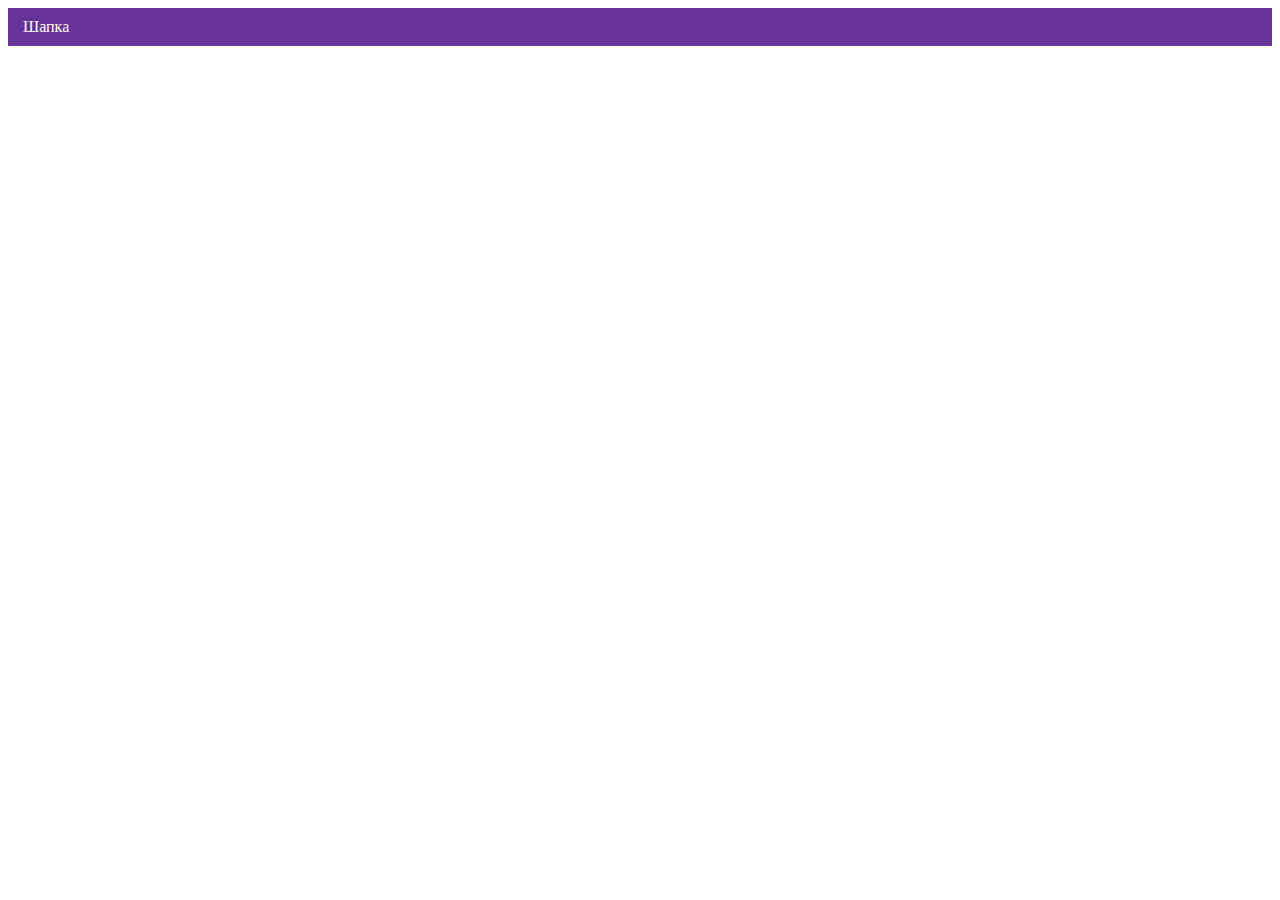
==== index.html @ bf512fc3 "Deploying to gh-pages from @ RubanDenis/2558211-cat-energy-32@87c7702ab3f23d616fef45954f5d32f7e73a19" ====
<!DOCTYPE html><html class="page" lang="ru"><head><meta charset="UTF-8"><title>Название проекта</title><meta name="viewport" content="width=device-width,initial-scale=1"><link rel="stylesheet" href="styles/styles.css"><script src="scripts/index.js" defer="defer"></script></head><body class="page__body"><header class="header">Шапка</header></body></html>
---- styles/styles.css ----
.header{color:#fff;background-color:#639;padding:10px 15px}
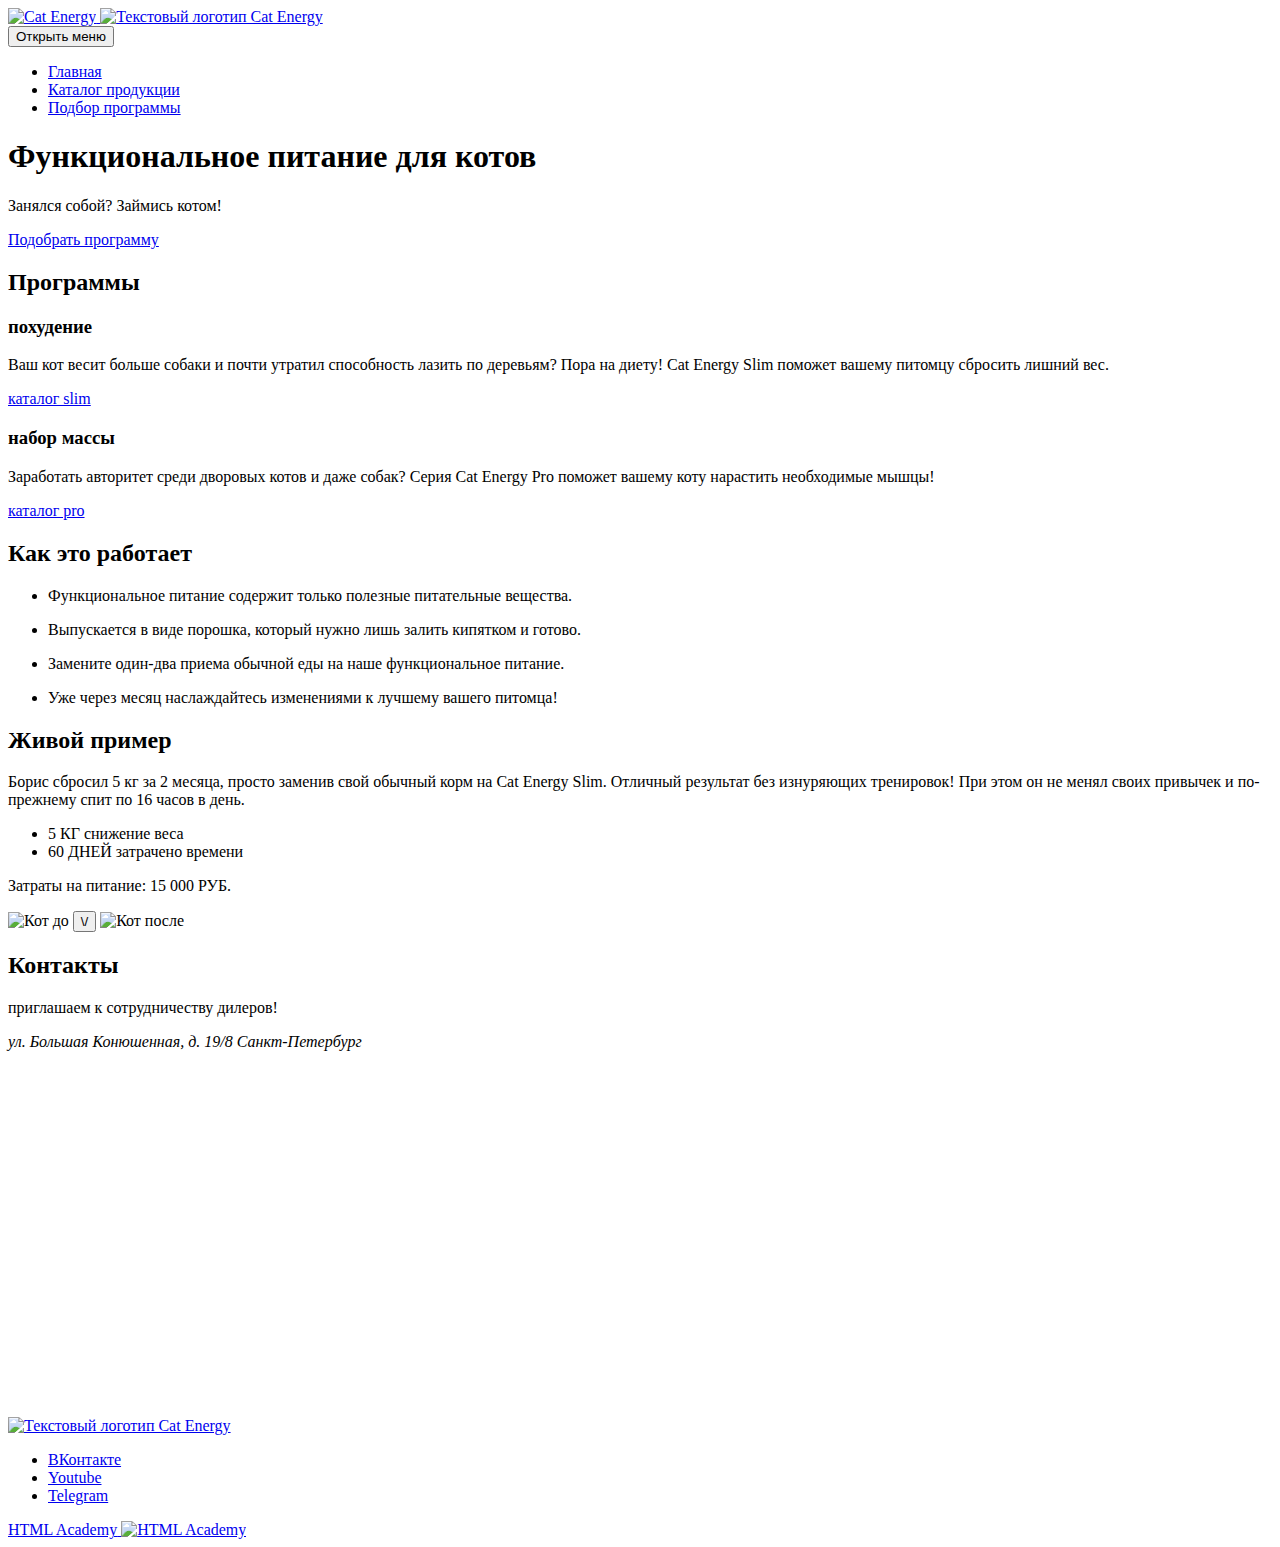
==== commit bc92ebc7: "Deploying to gh-pages from @ RubanDenis/2558211-cat-energy-32@cfd26e3fa00a7eaad3daa4ccb2fbd1ec0c2c05" ====
--- a/index.html
+++ b/index.html
@@ -1 +1 @@
-<!DOCTYPE html><html class="page" lang="ru"><head><meta charset="UTF-8"><title>Название проекта</title><meta name="viewport" content="width=device-width,initial-scale=1"><link rel="stylesheet" href="styles/styles.css"><script src="scripts/index.js" defer="defer"></script></head><body class="page__body"><header class="header">Шапка</header></body></html>+<!DOCTYPE html><html class="page" lang="ru"><head><meta charset="UTF-8"><title>CAT ENERGY</title><meta name="viewport" content="width=device-width,initial-scale=1"><link rel="stylesheet" href="styles/styles.css"><script src="scripts/index.js" defer="defer"></script></head><body class="page__body"><header class="header"><a class="header__logo" href="./index.html"><img class="header__logo-icon" src="#" width="33" height="38" alt="Cat Energy"> <img class="header__logo-text" src="#" width="101" height="18" alt="Текстовый логотип Cat Energy"></a><nav class="navigation"><button class="navigation__toggle" type="button"><span class="visually-hidden">Открыть меню</span></button><ul class="navigation__list site-list"><li class="site-list__item site-list__item--active"><a href="./index.html">Главная</a></li><li class="site-list__item"><a href="./catalog.html">Каталог продукции</a></li><li class="site-list__item"><a href="#">Подбор программы</a></li></ul></nav></header><main class="main-container"><section class="promo"><h1 class="promo__title">Функциональное питание для котов</h1><p class="promo__tagline">Занялся собой? Займись котом!</p><a class="promo__button button" href="#">Подобрать программу</a></section><section class="programs"><h2 class="visually-hidden">Программы</h2><article class="programs__element programs__element--slim program-card"><h3 class="program-card__title">похудение</h3><p class="program-card__description">Ваш кот весит больше собаки и почти утратил способность лазить по деревьям? Пора на диету! Cat Energy Slim поможет вашему питомцу сбросить лишний вес.</p><a class="program-card__link" href="#">каталог slim</a></article><article class="programs__element programs__element--pro program-card"><h3 class="program-card__title">набор массы</h3><p class="program-card__description">Заработать авторитет среди дворовых котов и даже собак? Серия Cat Energy Pro поможет вашему коту нарастить необходимые мышцы!</p><a class="program-card__link" href="#">каталог pro</a></article></section><section class="about"><h2 class="about__title">Как это работает</h2><ul class="about__list"><li class="about__item"><p class="about__description">Функциональное питание содержит только полезные питательные вещества.</p></li><li class="about__item"><p class="about__description">Выпускается в виде порошка, который нужно лишь залить кипятком и готово.</p></li><li class="about__item"><p class="about__description">Замените один-два приема обычной еды на наше функциональное питание.</p></li><li class="about__item"><p class="about__description">Уже через месяц наслаждайтесь изменениями к лучшему вашего питомца!</p></li></ul></section><section class="example"><h2 class="example__title">Живой пример</h2><p class="example__description">Борис сбросил 5 кг за 2 месяца, просто заменив свой обычный корм на Cat Energy Slim. Отличный результат без изнуряющих тренировок! При этом он не менял своих привычек и по-прежнему спит по 16 часов в день.</p><ul class="example__list"><li class="example__item"><span class="example__value">5 КГ</span> <span class="example__description">снижение веса</span></li><li class="example__item"><span class="example__value">60 ДНЕЙ</span> <span class="example__description">затрачено времени</span></li></ul><p class="example__total">Затраты на питание: 15 000 РУБ.</p><div class="example__slider"><img class="example__before" src="#" width="280" height="256" alt="Кот до"> <button class="example__slider-button" type="button">\/</button> <img class="example__after" src="#" width="280" height="256" alt="Кот после"></div></section><section class="contacts"><h2 class="visually-hidden">Контакты</h2><div class="contacts__container"><p class="contacts__message">приглашаем к сотрудничеству дилеров!</p><address class="contacts__adress"><span>ул. Большая Конюшенная, д. 19/8</span> <span>Санкт-Петербург</span></address></div><iframe src="https://www.google.com/maps/embed?pb=!1m18!1m12!1m3!1d1998.6036257198223!2d30.320472477458367!3d59.93871916209349!2m3!1f0!2f0!3f0!3m2!1i1024!2i768!4f13.1!3m3!1m2!1s0x4696310fca145cc1%3A0x42b32648d8238007!2z0JHQvtC70YzRiNCw0Y8g0JrQvtC90Y7RiNC10L3QvdCw0Y8g0YPQuy4sIDE5LzgsINCh0LDQvdC60YIt0J_QtdGC0LXRgNCx0YPRgNCzLCAxOTExODY!5e0!3m2!1sru!2sru!4v1722879318812!5m2!1sru!2sru" width="320" height="362" style="border:0;" allowfullscreen="" loading="lazy" referrerpolicy="no-referrer-when-downgrade"></iframe></section></main><footer class="footer"><a class="footer__logo" href="./index.html"><img class="footer__logo-text" src="#" width="128" height="24" alt="Текстовый логотип Cat Energy"></a><ul class="social-list"><li class="social-list__item"><a class="social-list__link social-list__link--vk" href="#"><span class="visually-hidden">ВКонтакте</span></a></li><li class="social-list__item"><a class="social-list__link social-list__link--youtube" href="#"><span class="visually-hidden">Youtube</span></a></li><li class="social-list__item"><a class="social-list__link social-list__link--tg" href="#"><span class="visually-hidden">Telegram</span></a></li></ul><a class="copyright" href="https://htmlacademy.ru/intensive/adaptive"><span class="copyright__text">HTML Academy</span> <img class="copyright__logo" src="#" width="27" height="34" alt="HTML Academy"></a></footer></body></html>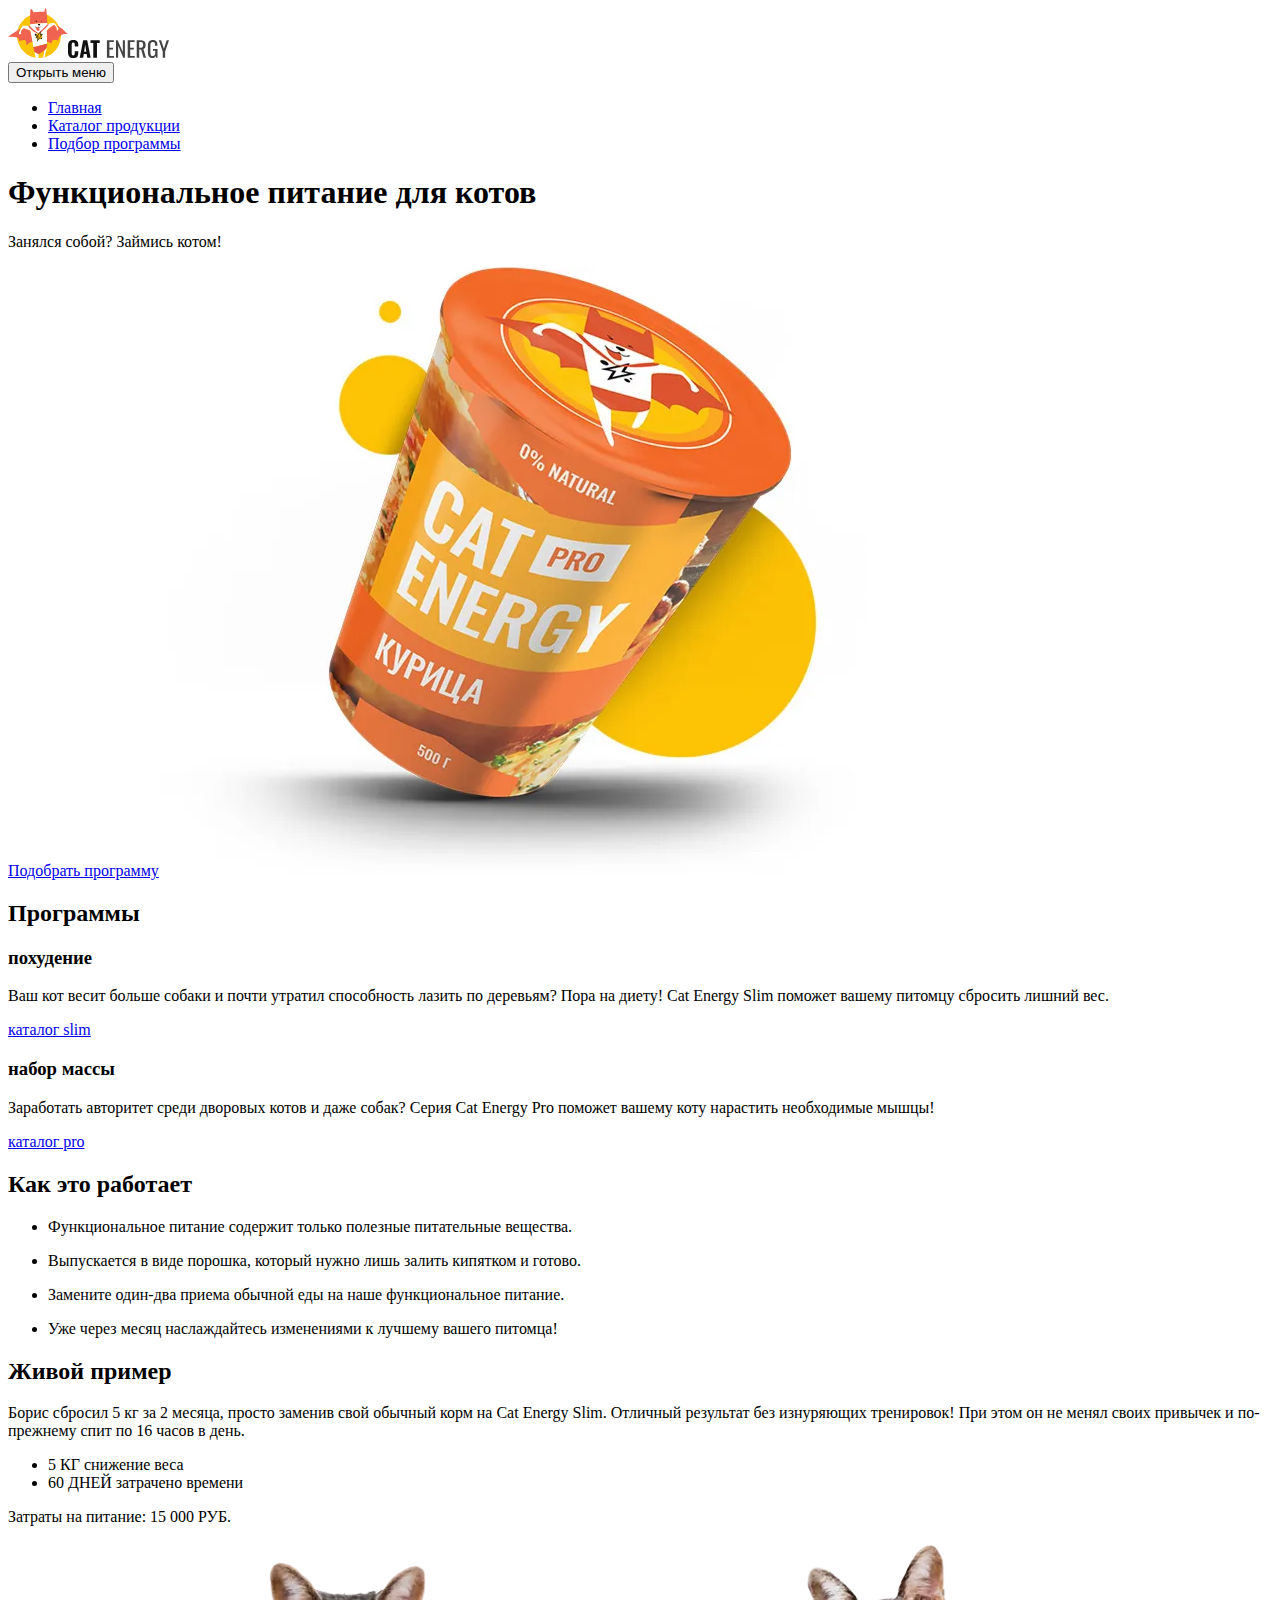
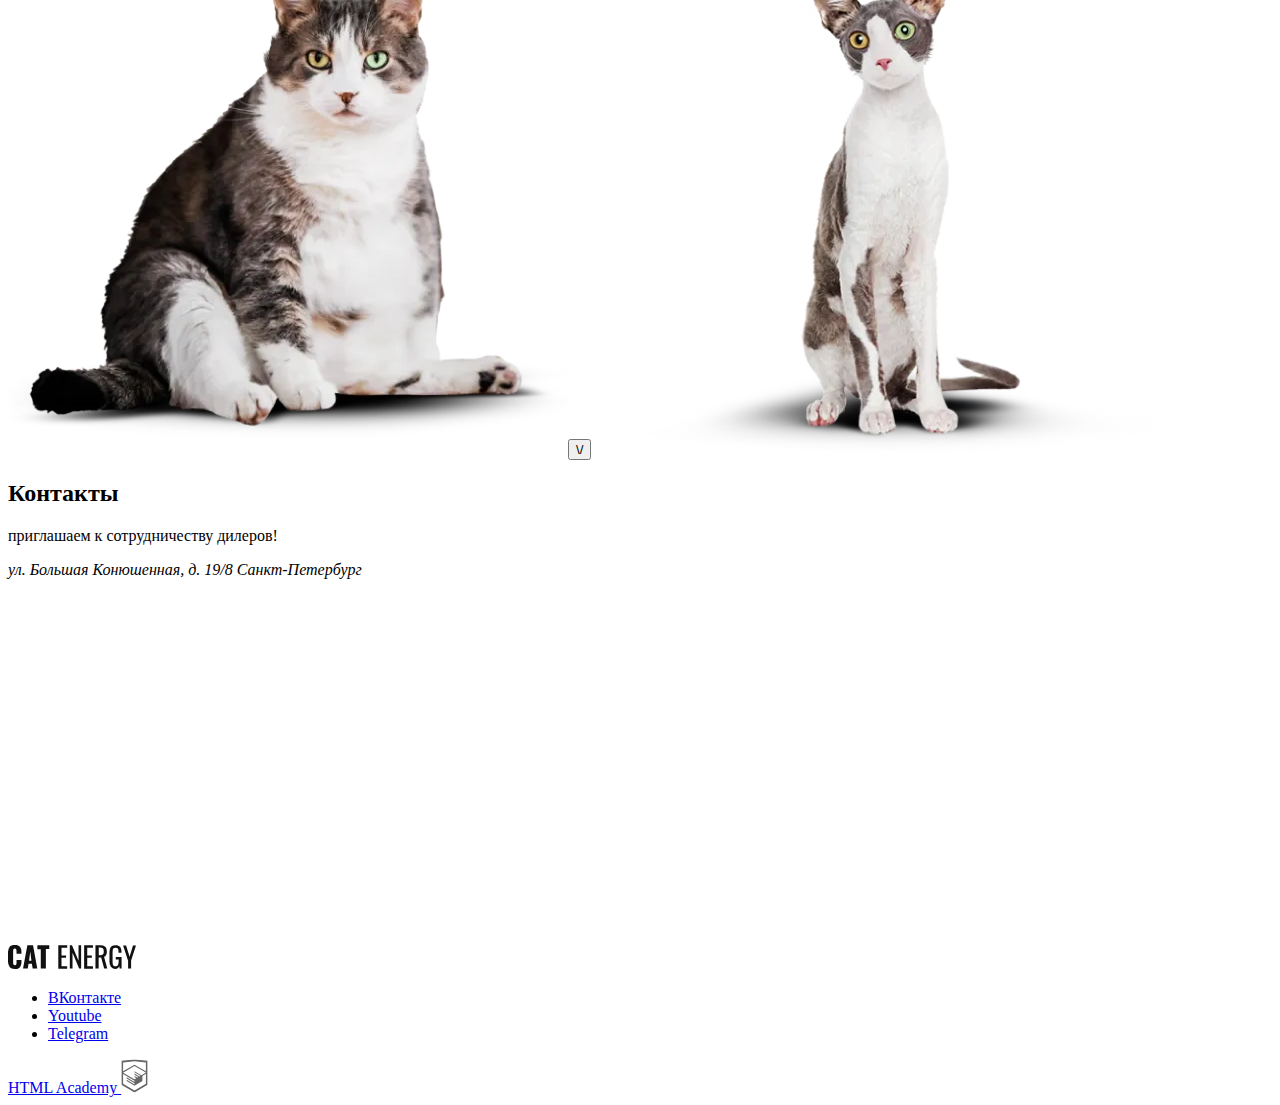
==== commit e00a12ac: "Deploying to gh-pages from @ RubanDenis/2558211-cat-energy-32@e2814dab3c01a4affb68c83b01a470a26220e5" ====
--- a/index.html
+++ b/index.html
@@ -1 +1 @@
-<!DOCTYPE html><html class="page" lang="ru"><head><meta charset="UTF-8"><title>CAT ENERGY</title><meta name="viewport" content="width=device-width,initial-scale=1"><link rel="stylesheet" href="styles/styles.css"><script src="scripts/index.js" defer="defer"></script></head><body class="page__body"><header class="header"><a class="header__logo" href="./index.html"><img class="header__logo-icon" src="#" width="33" height="38" alt="Cat Energy"> <img class="header__logo-text" src="#" width="101" height="18" alt="Текстовый логотип Cat Energy"></a><nav class="navigation"><button class="navigation__toggle" type="button"><span class="visually-hidden">Открыть меню</span></button><ul class="navigation__list site-list"><li class="site-list__item site-list__item--active"><a href="./index.html">Главная</a></li><li class="site-list__item"><a href="./catalog.html">Каталог продукции</a></li><li class="site-list__item"><a href="#">Подбор программы</a></li></ul></nav></header><main class="main-container"><section class="promo"><h1 class="promo__title">Функциональное питание для котов</h1><p class="promo__tagline">Занялся собой? Займись котом!</p><a class="promo__button button" href="#">Подобрать программу</a></section><section class="programs"><h2 class="visually-hidden">Программы</h2><article class="programs__element programs__element--slim program-card"><h3 class="program-card__title">похудение</h3><p class="program-card__description">Ваш кот весит больше собаки и почти утратил способность лазить по деревьям? Пора на диету! Cat Energy Slim поможет вашему питомцу сбросить лишний вес.</p><a class="program-card__link" href="#">каталог slim</a></article><article class="programs__element programs__element--pro program-card"><h3 class="program-card__title">набор массы</h3><p class="program-card__description">Заработать авторитет среди дворовых котов и даже собак? Серия Cat Energy Pro поможет вашему коту нарастить необходимые мышцы!</p><a class="program-card__link" href="#">каталог pro</a></article></section><section class="about"><h2 class="about__title">Как это работает</h2><ul class="about__list"><li class="about__item"><p class="about__description">Функциональное питание содержит только полезные питательные вещества.</p></li><li class="about__item"><p class="about__description">Выпускается в виде порошка, который нужно лишь залить кипятком и готово.</p></li><li class="about__item"><p class="about__description">Замените один-два приема обычной еды на наше функциональное питание.</p></li><li class="about__item"><p class="about__description">Уже через месяц наслаждайтесь изменениями к лучшему вашего питомца!</p></li></ul></section><section class="example"><h2 class="example__title">Живой пример</h2><p class="example__description">Борис сбросил 5 кг за 2 месяца, просто заменив свой обычный корм на Cat Energy Slim. Отличный результат без изнуряющих тренировок! При этом он не менял своих привычек и по-прежнему спит по 16 часов в день.</p><ul class="example__list"><li class="example__item"><span class="example__value">5 КГ</span> <span class="example__description">снижение веса</span></li><li class="example__item"><span class="example__value">60 ДНЕЙ</span> <span class="example__description">затрачено времени</span></li></ul><p class="example__total">Затраты на питание: 15 000 РУБ.</p><div class="example__slider"><img class="example__before" src="#" width="280" height="256" alt="Кот до"> <button class="example__slider-button" type="button">\/</button> <img class="example__after" src="#" width="280" height="256" alt="Кот после"></div></section><section class="contacts"><h2 class="visually-hidden">Контакты</h2><div class="contacts__container"><p class="contacts__message">приглашаем к сотрудничеству дилеров!</p><address class="contacts__adress"><span>ул. Большая Конюшенная, д. 19/8</span> <span>Санкт-Петербург</span></address></div><iframe src="https://www.google.com/maps/embed?pb=!1m18!1m12!1m3!1d1998.6036257198223!2d30.320472477458367!3d59.93871916209349!2m3!1f0!2f0!3f0!3m2!1i1024!2i768!4f13.1!3m3!1m2!1s0x4696310fca145cc1%3A0x42b32648d8238007!2z0JHQvtC70YzRiNCw0Y8g0JrQvtC90Y7RiNC10L3QvdCw0Y8g0YPQuy4sIDE5LzgsINCh0LDQvdC60YIt0J_QtdGC0LXRgNCx0YPRgNCzLCAxOTExODY!5e0!3m2!1sru!2sru!4v1722879318812!5m2!1sru!2sru" width="320" height="362" style="border:0;" allowfullscreen="" loading="lazy" referrerpolicy="no-referrer-when-downgrade"></iframe></section></main><footer class="footer"><a class="footer__logo" href="./index.html"><img class="footer__logo-text" src="#" width="128" height="24" alt="Текстовый логотип Cat Energy"></a><ul class="social-list"><li class="social-list__item"><a class="social-list__link social-list__link--vk" href="#"><span class="visually-hidden">ВКонтакте</span></a></li><li class="social-list__item"><a class="social-list__link social-list__link--youtube" href="#"><span class="visually-hidden">Youtube</span></a></li><li class="social-list__item"><a class="social-list__link social-list__link--tg" href="#"><span class="visually-hidden">Telegram</span></a></li></ul><a class="copyright" href="https://htmlacademy.ru/intensive/adaptive"><span class="copyright__text">HTML Academy</span> <img class="copyright__logo" src="#" width="27" height="34" alt="HTML Academy"></a></footer></body></html>+<!DOCTYPE html><html class="page" lang="ru"><head><meta charset="UTF-8"><title>CAT ENERGY</title><meta name="viewport" content="width=device-width,initial-scale=1"><link rel="icon" href="favicon.ico"><link rel="icon" href="favicons/favicon.svg" type="image/svg+xml"><link rel="apple-touch-icon" href="favicons/apple-180x180.png"><link rel="manifest" href="manifest.webmanifest"><link rel="stylesheet" href="styles/styles.css"><script src="scripts/index.js" defer="defer"></script></head><body class="page__body"><header class="header"><a class="header__logo" href="./index.html"><picture><source type="image/svg+xml" media="(min-width: 1440px)" srcset="./images/logo-desktop.svg" width="70" height="59"><source type="image/svg+xml" media="(min-width: 768px)" srcset="./images/logo-tablet.svg" width="60" height="50"><img class="header__logo-icon" src="./images/logo-mobile.svg" width="33" height="38" alt="Cat Energy"></picture><picture><source type="image/svg+xml" media="(min-width: 1440px)" srcset="./images/text-logo-desktop.svg" width="118" height="21"><source type="image/svg+xml" media="(min-width: 768px)" srcset="./images/text-logo-tablet.svg" width="101" height="18"><img class="header__logo-text" src="./images/text-logo-mobile.svg" width="101" height="18" alt="Текстовый логотип Cat Energy"></picture></a><nav class="navigation"><button class="navigation__toggle" type="button"><span class="visually-hidden">Открыть меню</span></button><ul class="navigation__list site-list"><li class="site-list__item site-list__item--active"><a href="./index.html">Главная</a></li><li class="site-list__item"><a href="./catalog.html">Каталог продукции</a></li><li class="site-list__item"><a href="#">Подбор программы</a></li></ul></nav></header><main class="main-container"><section class="promo"><h1 class="promo__title">Функциональное питание для котов</h1><p class="promo__tagline">Занялся собой? Займись котом!</p><a class="promo__button button" href="#">Подобрать программу</a><picture><source media="(min-width: 1440px)" srcset="./images/promo-desktop@1x.webp, ./images/promo-desktop@2x.webp 2x" width="552" height="499" type="image/webp"><source media="(min-width: 768px)" srcset="./images/promo-tablet@1x.webp, ./images/promo-tablet@2x.webp 2x" width="709" height="609" type="image/webp"><source media="(min-width: 320px)" srcset="./images/promo-mobile@1x.webp, ./images/promo-mobile@2x.webp 2x" width="280" height="270" type="image/webp"><source media="(min-width: 1440px)" srcset="./images/promo-desktop@1x.png, ./images/promo-desktop@2x.png 2x" width="552" height="499" type="image/png"><source media="(min-width: 768px)" srcset="./images/promo-tablet@1x.png, ./images/promo-tablet@2x.png 2x" width="709" height="609" type="image/png"><img class="promo__image" src="./images/promo-mobile@1x.png" srcset="./images/promo-mobile@2x.png 2x" width="280" height="270" alt="Промо изображение кошачьего питания"></picture></section><section class="programs"><h2 class="visually-hidden">Программы</h2><article class="programs__element programs__element--slim program-card"><h3 class="program-card__title">похудение</h3><p class="program-card__description">Ваш кот весит больше собаки и почти утратил способность лазить по деревьям? Пора на диету! Cat Energy Slim поможет вашему питомцу сбросить лишний вес.</p><a class="program-card__link" href="#">каталог slim</a></article><article class="programs__element programs__element--pro program-card"><h3 class="program-card__title">набор массы</h3><p class="program-card__description">Заработать авторитет среди дворовых котов и даже собак? Серия Cat Energy Pro поможет вашему коту нарастить необходимые мышцы!</p><a class="program-card__link" href="#">каталог pro</a></article></section><section class="about"><h2 class="about__title">Как это работает</h2><ul class="about__list"><li class="about__item"><p class="about__description">Функциональное питание содержит только полезные питательные вещества.</p></li><li class="about__item"><p class="about__description">Выпускается в виде порошка, который нужно лишь залить кипятком и готово.</p></li><li class="about__item"><p class="about__description">Замените один-два приема обычной еды на наше функциональное питание.</p></li><li class="about__item"><p class="about__description">Уже через месяц наслаждайтесь изменениями к лучшему вашего питомца!</p></li></ul></section><section class="example"><h2 class="example__title">Живой пример</h2><p class="example__description">Борис сбросил 5 кг за 2 месяца, просто заменив свой обычный корм на Cat Energy Slim. Отличный результат без изнуряющих тренировок! При этом он не менял своих привычек и по-прежнему спит по 16 часов в день.</p><ul class="example__list"><li class="example__item"><span class="example__value">5 КГ</span> <span class="example__description">снижение веса</span></li><li class="example__item"><span class="example__value">60 ДНЕЙ</span> <span class="example__description">затрачено времени</span></li></ul><p class="example__total">Затраты на питание: 15 000 РУБ.</p><div class="example__slider"><picture><source media="(min-width: 768px)" srcset="./images/before-tablet@1x.webp, ./images/before-tablet@2x.webp 2x" width="560" height="512" type="image/webp"><source media="(min-width: 320px)" srcset="./images/before-mobile@1x.webp, ./images/before-mobile@2x.webp 2x" width="280" height="256" type="image/webp"><source media="(min-width: 768px)" srcset="./images/before-tablet@1x.png, ./images/before-tablet@2x.png 2x" width="560" height="512" type="image/png"><img class="example__before" src="./images/before-mobile@1x.png" srcset="./images/before-mobile@2x.png 2x" width="280" height="256" alt="Кот до"></picture><button class="example__slider-button" type="button">\/</button><picture><source media="(min-width: 768px)" srcset="./images/after-tablet@1x.webp, ./images/after-tablet@2x.webp 2x" width="560" height="512" type="image/webp"><source media="(min-width: 320px)" srcset="./images/after-mobile@1x.webp, ./images/after-mobile@2x.webp 2x" width="280" height="256" type="image/webp"><source media="(min-width: 768px)" srcset="./images/after-tablet@1x.png, ./images/after-tablet@2x.png 2x" width="560" height="512" type="image/png"><img class="example__after" src="./images/after-mobile@1x.png" srcset="./images/after-mobile@2x.png 2x" width="280" height="256" alt="Кот после"></picture></div></section><section class="contacts"><h2 class="visually-hidden">Контакты</h2><div class="contacts__container"><p class="contacts__message">приглашаем к сотрудничеству дилеров!</p><address class="contacts__adress"><span>ул. Большая Конюшенная, д. 19/8</span> <span>Санкт-Петербург</span></address></div><iframe src="https://www.google.com/maps/embed?pb=!1m18!1m12!1m3!1d1998.6036257198223!2d30.320472477458367!3d59.93871916209349!2m3!1f0!2f0!3f0!3m2!1i1024!2i768!4f13.1!3m3!1m2!1s0x4696310fca145cc1%3A0x42b32648d8238007!2z0JHQvtC70YzRiNCw0Y8g0JrQvtC90Y7RiNC10L3QvdCw0Y8g0YPQuy4sIDE5LzgsINCh0LDQvdC60YIt0J_QtdGC0LXRgNCx0YPRgNCzLCAxOTExODY!5e0!3m2!1sru!2sru!4v1722879318812!5m2!1sru!2sru" width="320" height="362" style="border:0;" allowfullscreen="" loading="lazy" referrerpolicy="no-referrer-when-downgrade"></iframe></section></main><footer class="footer"><a class="footer__logo" href="./index.html"><img class="footer__logo-text" src="./images/footer-logo.svg" width="128" height="24" alt="Текстовый логотип Cat Energy"></a><ul class="social-list"><li class="social-list__item"><a class="social-list__link social-list__link--vk" href="#"><span class="visually-hidden">ВКонтакте</span></a></li><li class="social-list__item"><a class="social-list__link social-list__link--youtube" href="#"><span class="visually-hidden">Youtube</span></a></li><li class="social-list__item"><a class="social-list__link social-list__link--tg" href="#"><span class="visually-hidden">Telegram</span></a></li></ul><a class="copyright" href="https://htmlacademy.ru/intensive/adaptive"><span class="copyright__text">HTML Academy</span> <img class="copyright__logo" src="./images/academy-logo.svg" width="27" height="34" alt="Логотип HTML Academy"></a></footer></body></html>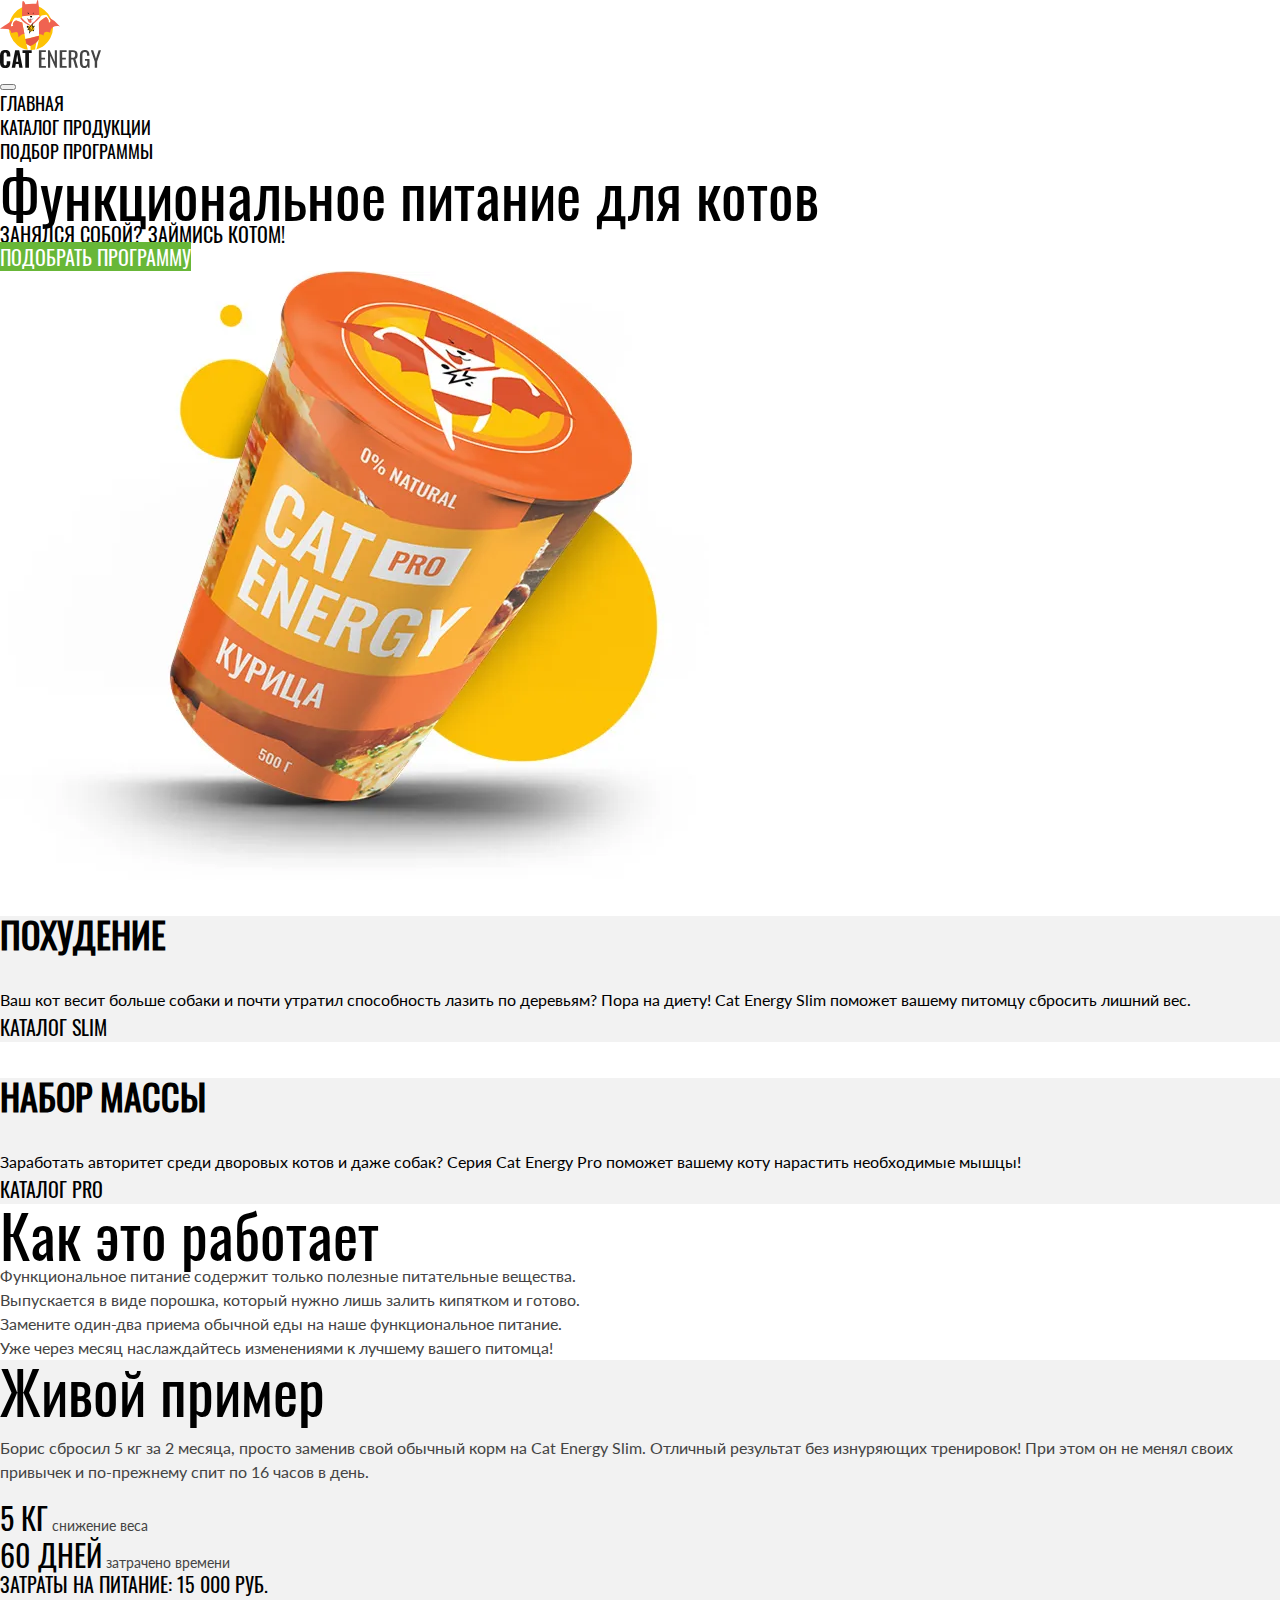
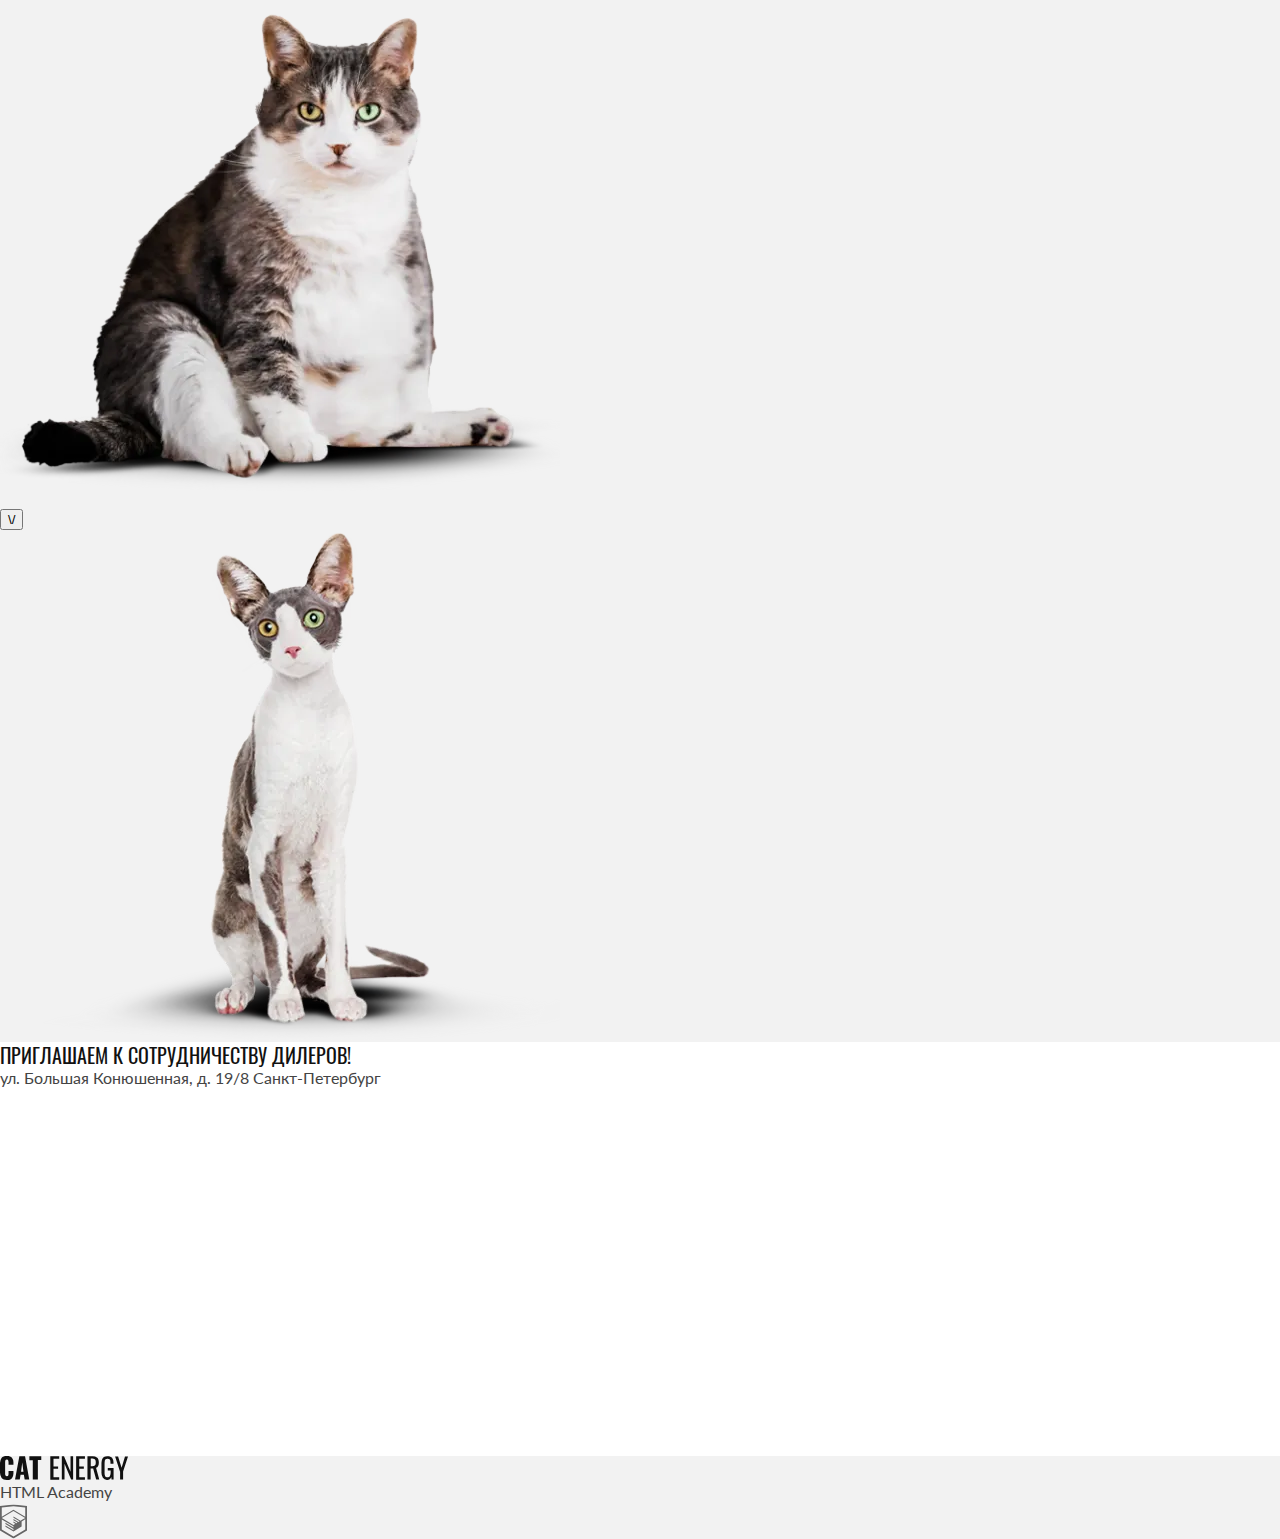
==== commit 5157fb5b: "Deploying to gh-pages from @ RubanDenis/2558211-cat-energy-32@48a43a8fcc5a6dd329a28e383d72c9fec334e2" ====
--- a/index.html
+++ b/index.html
@@ -1 +1 @@
-<!DOCTYPE html><html class="page" lang="ru"><head><meta charset="UTF-8"><title>CAT ENERGY</title><meta name="viewport" content="width=device-width,initial-scale=1"><link rel="icon" href="favicon.ico"><link rel="icon" href="favicons/favicon.svg" type="image/svg+xml"><link rel="apple-touch-icon" href="favicons/apple-180x180.png"><link rel="manifest" href="manifest.webmanifest"><link rel="stylesheet" href="styles/styles.css"><script src="scripts/index.js" defer="defer"></script></head><body class="page__body"><header class="header"><a class="header__logo" href="./index.html"><picture><source type="image/svg+xml" media="(min-width: 1440px)" srcset="./images/logo-desktop.svg" width="70" height="59"><source type="image/svg+xml" media="(min-width: 768px)" srcset="./images/logo-tablet.svg" width="60" height="50"><img class="header__logo-icon" src="./images/logo-mobile.svg" width="33" height="38" alt="Cat Energy"></picture><picture><source type="image/svg+xml" media="(min-width: 1440px)" srcset="./images/text-logo-desktop.svg" width="118" height="21"><source type="image/svg+xml" media="(min-width: 768px)" srcset="./images/text-logo-tablet.svg" width="101" height="18"><img class="header__logo-text" src="./images/text-logo-mobile.svg" width="101" height="18" alt="Текстовый логотип Cat Energy"></picture></a><nav class="navigation"><button class="navigation__toggle" type="button"><span class="visually-hidden">Открыть меню</span></button><ul class="navigation__list site-list"><li class="site-list__item site-list__item--active"><a href="./index.html">Главная</a></li><li class="site-list__item"><a href="./catalog.html">Каталог продукции</a></li><li class="site-list__item"><a href="#">Подбор программы</a></li></ul></nav></header><main class="main-container"><section class="promo"><h1 class="promo__title">Функциональное питание для котов</h1><p class="promo__tagline">Занялся собой? Займись котом!</p><a class="promo__button button" href="#">Подобрать программу</a><picture><source media="(min-width: 1440px)" srcset="./images/promo-desktop@1x.webp, ./images/promo-desktop@2x.webp 2x" width="552" height="499" type="image/webp"><source media="(min-width: 768px)" srcset="./images/promo-tablet@1x.webp, ./images/promo-tablet@2x.webp 2x" width="709" height="609" type="image/webp"><source media="(min-width: 320px)" srcset="./images/promo-mobile@1x.webp, ./images/promo-mobile@2x.webp 2x" width="280" height="270" type="image/webp"><source media="(min-width: 1440px)" srcset="./images/promo-desktop@1x.png, ./images/promo-desktop@2x.png 2x" width="552" height="499" type="image/png"><source media="(min-width: 768px)" srcset="./images/promo-tablet@1x.png, ./images/promo-tablet@2x.png 2x" width="709" height="609" type="image/png"><img class="promo__image" src="./images/promo-mobile@1x.png" srcset="./images/promo-mobile@2x.png 2x" width="280" height="270" alt="Промо изображение кошачьего питания"></picture></section><section class="programs"><h2 class="visually-hidden">Программы</h2><article class="programs__element programs__element--slim program-card"><h3 class="program-card__title">похудение</h3><p class="program-card__description">Ваш кот весит больше собаки и почти утратил способность лазить по деревьям? Пора на диету! Cat Energy Slim поможет вашему питомцу сбросить лишний вес.</p><a class="program-card__link" href="#">каталог slim</a></article><article class="programs__element programs__element--pro program-card"><h3 class="program-card__title">набор массы</h3><p class="program-card__description">Заработать авторитет среди дворовых котов и даже собак? Серия Cat Energy Pro поможет вашему коту нарастить необходимые мышцы!</p><a class="program-card__link" href="#">каталог pro</a></article></section><section class="about"><h2 class="about__title">Как это работает</h2><ul class="about__list"><li class="about__item"><p class="about__description">Функциональное питание содержит только полезные питательные вещества.</p></li><li class="about__item"><p class="about__description">Выпускается в виде порошка, который нужно лишь залить кипятком и готово.</p></li><li class="about__item"><p class="about__description">Замените один-два приема обычной еды на наше функциональное питание.</p></li><li class="about__item"><p class="about__description">Уже через месяц наслаждайтесь изменениями к лучшему вашего питомца!</p></li></ul></section><section class="example"><h2 class="example__title">Живой пример</h2><p class="example__description">Борис сбросил 5 кг за 2 месяца, просто заменив свой обычный корм на Cat Energy Slim. Отличный результат без изнуряющих тренировок! При этом он не менял своих привычек и по-прежнему спит по 16 часов в день.</p><ul class="example__list"><li class="example__item"><span class="example__value">5 КГ</span> <span class="example__description">снижение веса</span></li><li class="example__item"><span class="example__value">60 ДНЕЙ</span> <span class="example__description">затрачено времени</span></li></ul><p class="example__total">Затраты на питание: 15 000 РУБ.</p><div class="example__slider"><picture><source media="(min-width: 768px)" srcset="./images/before-tablet@1x.webp, ./images/before-tablet@2x.webp 2x" width="560" height="512" type="image/webp"><source media="(min-width: 320px)" srcset="./images/before-mobile@1x.webp, ./images/before-mobile@2x.webp 2x" width="280" height="256" type="image/webp"><source media="(min-width: 768px)" srcset="./images/before-tablet@1x.png, ./images/before-tablet@2x.png 2x" width="560" height="512" type="image/png"><img class="example__before" src="./images/before-mobile@1x.png" srcset="./images/before-mobile@2x.png 2x" width="280" height="256" alt="Кот до"></picture><button class="example__slider-button" type="button">\/</button><picture><source media="(min-width: 768px)" srcset="./images/after-tablet@1x.webp, ./images/after-tablet@2x.webp 2x" width="560" height="512" type="image/webp"><source media="(min-width: 320px)" srcset="./images/after-mobile@1x.webp, ./images/after-mobile@2x.webp 2x" width="280" height="256" type="image/webp"><source media="(min-width: 768px)" srcset="./images/after-tablet@1x.png, ./images/after-tablet@2x.png 2x" width="560" height="512" type="image/png"><img class="example__after" src="./images/after-mobile@1x.png" srcset="./images/after-mobile@2x.png 2x" width="280" height="256" alt="Кот после"></picture></div></section><section class="contacts"><h2 class="visually-hidden">Контакты</h2><div class="contacts__container"><p class="contacts__message">приглашаем к сотрудничеству дилеров!</p><address class="contacts__adress"><span>ул. Большая Конюшенная, д. 19/8</span> <span>Санкт-Петербург</span></address></div><iframe src="https://www.google.com/maps/embed?pb=!1m18!1m12!1m3!1d1998.6036257198223!2d30.320472477458367!3d59.93871916209349!2m3!1f0!2f0!3f0!3m2!1i1024!2i768!4f13.1!3m3!1m2!1s0x4696310fca145cc1%3A0x42b32648d8238007!2z0JHQvtC70YzRiNCw0Y8g0JrQvtC90Y7RiNC10L3QvdCw0Y8g0YPQuy4sIDE5LzgsINCh0LDQvdC60YIt0J_QtdGC0LXRgNCx0YPRgNCzLCAxOTExODY!5e0!3m2!1sru!2sru!4v1722879318812!5m2!1sru!2sru" width="320" height="362" style="border:0;" allowfullscreen="" loading="lazy" referrerpolicy="no-referrer-when-downgrade"></iframe></section></main><footer class="footer"><a class="footer__logo" href="./index.html"><img class="footer__logo-text" src="./images/footer-logo.svg" width="128" height="24" alt="Текстовый логотип Cat Energy"></a><ul class="social-list"><li class="social-list__item"><a class="social-list__link social-list__link--vk" href="#"><span class="visually-hidden">ВКонтакте</span></a></li><li class="social-list__item"><a class="social-list__link social-list__link--youtube" href="#"><span class="visually-hidden">Youtube</span></a></li><li class="social-list__item"><a class="social-list__link social-list__link--tg" href="#"><span class="visually-hidden">Telegram</span></a></li></ul><a class="copyright" href="https://htmlacademy.ru/intensive/adaptive"><span class="copyright__text">HTML Academy</span> <img class="copyright__logo" src="./images/academy-logo.svg" width="27" height="34" alt="Логотип HTML Academy"></a></footer></body></html>+<!DOCTYPE html><html class="page" lang="ru"><head><meta charset="UTF-8"><title>CAT ENERGY</title><meta name="viewport" content="width=device-width,initial-scale=1"><link rel="icon" href="favicon.ico"><link rel="icon" href="favicons/favicon.svg" type="image/svg+xml"><link rel="apple-touch-icon" href="favicons/apple-180x180.png"><link rel="manifest" href="manifest.webmanifest"><link rel="stylesheet" href="styles/styles.css"><script src="scripts/index.js" defer="defer"></script></head><body class="page__body"><header class="header"><a class="header__logo" href="./index.html"><picture><source type="image/svg+xml" media="(min-width: 1440px)" srcset="./images/logo-desktop.svg" width="70" height="59"><source type="image/svg+xml" media="(min-width: 768px)" srcset="./images/logo-tablet.svg" width="60" height="50"><img class="header__logo-icon" src="./images/logo-mobile.svg" width="33" height="38" alt="Cat Energy"></picture><picture><source type="image/svg+xml" media="(min-width: 1440px)" srcset="./images/text-logo-desktop.svg" width="118" height="21"><source type="image/svg+xml" media="(min-width: 768px)" srcset="./images/text-logo-tablet.svg" width="101" height="18"><img class="header__logo-text" src="./images/text-logo-mobile.svg" width="101" height="18" alt="Текстовый логотип Cat Energy"></picture></a><nav class="navigation navigation--main"><button class="navigation__toggle" type="button"><span class="visually-hidden">Открыть меню</span></button><ul class="navigation__list site-list"><li class="site-list__item site-list__item--active"><a href="./index.html">Главная</a></li><li class="site-list__item"><a href="./catalog.html">Каталог продукции</a></li><li class="site-list__item"><a href="#">Подбор программы</a></li></ul></nav></header><main class="main-container"><section class="promo"><h1 class="promo__title">Функциональное питание для котов</h1><p class="promo__tagline">Занялся собой? Займись котом!</p><a class="promo__button button button--primary" href="#">Подобрать программу</a><picture><source media="(min-width: 1440px)" srcset="./images/promo-desktop@1x.webp, ./images/promo-desktop@2x.webp 2x" width="552" height="499" type="image/webp"><source media="(min-width: 768px)" srcset="./images/promo-tablet@1x.webp, ./images/promo-tablet@2x.webp 2x" width="709" height="609" type="image/webp"><source media="(min-width: 320px)" srcset="./images/promo-mobile@1x.webp, ./images/promo-mobile@2x.webp 2x" width="280" height="270" type="image/webp"><source media="(min-width: 1440px)" srcset="./images/promo-desktop@1x.png, ./images/promo-desktop@2x.png 2x" width="552" height="499" type="image/png"><source media="(min-width: 768px)" srcset="./images/promo-tablet@1x.png, ./images/promo-tablet@2x.png 2x" width="709" height="609" type="image/png"><img class="promo__image" src="./images/promo-mobile@1x.png" srcset="./images/promo-mobile@2x.png 2x" width="280" height="270" alt="Промо изображение кошачьего питания"></picture></section><section class="programs"><h2 class="visually-hidden">Программы</h2><article class="programs__element programs__element--slim"><h3 class="programs__title">похудение</h3><p class="programs__description">Ваш кот весит больше собаки и почти утратил способность лазить по деревьям? Пора на диету! Cat Energy Slim поможет вашему питомцу сбросить лишний вес.</p><a class="programs__link" href="#">каталог slim</a></article><article class="programs__element programs__element--pro"><h3 class="programs__title">набор массы</h3><p class="programs__description">Заработать авторитет среди дворовых котов и даже собак? Серия Cat Energy Pro поможет вашему коту нарастить необходимые мышцы!</p><a class="programs__link" href="#">каталог pro</a></article></section><section class="about"><h2 class="about__title">Как это работает</h2><ul class="about__list"><li class="about__item"><p class="about__description">Функциональное питание содержит только полезные питательные вещества.</p></li><li class="about__item"><p class="about__description">Выпускается в виде порошка, который нужно лишь залить кипятком и готово.</p></li><li class="about__item"><p class="about__description">Замените один-два приема обычной еды на наше функциональное питание.</p></li><li class="about__item"><p class="about__description">Уже через месяц наслаждайтесь изменениями к лучшему вашего питомца!</p></li></ul></section><section class="example"><h2 class="example__title">Живой пример</h2><p class="example__description">Борис сбросил 5 кг за 2 месяца, просто заменив свой обычный корм на Cat Energy Slim. Отличный результат без изнуряющих тренировок! При этом он не менял своих привычек и по-прежнему спит по 16 часов в день.</p><ul class="example__list"><li class="example__item"><span class="example__value">5 КГ</span> <span class="example__item-description">снижение веса</span></li><li class="example__item"><span class="example__value">60 ДНЕЙ</span> <span class="example__item-description">затрачено времени</span></li></ul><p class="example__total">Затраты на питание: 15 000 РУБ.</p><div class="example__slider"><picture><source media="(min-width: 768px)" srcset="./images/before-tablet@1x.webp, ./images/before-tablet@2x.webp 2x" width="560" height="512" type="image/webp"><source media="(min-width: 320px)" srcset="./images/before-mobile@1x.webp, ./images/before-mobile@2x.webp 2x" width="280" height="256" type="image/webp"><source media="(min-width: 768px)" srcset="./images/before-tablet@1x.png, ./images/before-tablet@2x.png 2x" width="560" height="512" type="image/png"><img class="example__before" src="./images/before-mobile@1x.png" srcset="./images/before-mobile@2x.png 2x" width="280" height="256" alt="Кот до"></picture><button class="example__slider-button" type="button">\/</button><picture><source media="(min-width: 768px)" srcset="./images/after-tablet@1x.webp, ./images/after-tablet@2x.webp 2x" width="560" height="512" type="image/webp"><source media="(min-width: 320px)" srcset="./images/after-mobile@1x.webp, ./images/after-mobile@2x.webp 2x" width="280" height="256" type="image/webp"><source media="(min-width: 768px)" srcset="./images/after-tablet@1x.png, ./images/after-tablet@2x.png 2x" width="560" height="512" type="image/png"><img class="example__after" src="./images/after-mobile@1x.png" srcset="./images/after-mobile@2x.png 2x" width="280" height="256" alt="Кот после"></picture></div></section><section class="contacts"><h2 class="visually-hidden">Контакты</h2><div class="contacts__container"><p class="contacts__message">приглашаем к сотрудничеству дилеров!</p><address class="contacts__address"><span>ул. Большая Конюшенная, д. 19/8</span> <span>Санкт-Петербург</span></address></div><iframe src="https://www.google.com/maps/embed?pb=!1m18!1m12!1m3!1d1998.6036257198223!2d30.320472477458367!3d59.93871916209349!2m3!1f0!2f0!3f0!3m2!1i1024!2i768!4f13.1!3m3!1m2!1s0x4696310fca145cc1%3A0x42b32648d8238007!2z0JHQvtC70YzRiNCw0Y8g0JrQvtC90Y7RiNC10L3QvdCw0Y8g0YPQuy4sIDE5LzgsINCh0LDQvdC60YIt0J_QtdGC0LXRgNCx0YPRgNCzLCAxOTExODY!5e0!3m2!1sru!2sru!4v1722879318812!5m2!1sru!2sru" width="320" height="362" style="border:0;" allowfullscreen="" loading="lazy" referrerpolicy="no-referrer-when-downgrade"></iframe></section></main><footer class="footer"><a class="footer__logo" href="./index.html"><img class="footer__logo-text" src="./images/footer-logo.svg" width="128" height="24" alt="Текстовый логотип Cat Energy"></a><ul class="social-list"><li class="social-list__item"><a class="social-list__link social-list__link--vk" href="#"><span class="visually-hidden">ВКонтакте</span></a></li><li class="social-list__item"><a class="social-list__link social-list__link--youtube" href="#"><span class="visually-hidden">Youtube</span></a></li><li class="social-list__item"><a class="social-list__link social-list__link--tg" href="#"><span class="visually-hidden">Telegram</span></a></li></ul><a class="copyright" href="https://htmlacademy.ru/intensive/adaptive"><span class="copyright__text">HTML Academy</span> <img class="copyright__logo" src="./images/academy-logo.svg" width="27" height="34" alt="Логотип HTML Academy"></a></footer></body></html>--- a/styles/styles.css
+++ b/styles/styles.css
@@ -0,0 +1 @@
+@font-face{font-family:Lato;font-weight:400;font-style:normal;font-display:swap;src:url(../fonts/lato/Lato-Regular.woff2)format("woff2")}@font-face{font-family:Oswald;font-weight:400;font-style:normal;font-display:swap;src:url(../fonts/oswald/oswaldregular.woff2)format("woff2")}*,:before,:after{box-sizing:border-box}.page__body{margin:0;padding:0;font-family:Lato,Arial,sans-serif;font-size:16px;line-height:1.5}img{object-fit:contain;max-width:100%;height:auto;display:block}a{color:inherit;text-decoration:none}.visually-hidden{white-space:nowrap;-webkit-clip-path:inset(100%);clip-path:inset(100%);clip:rect(0 0 0 0);border:0;width:1px;height:1px;margin:-1px;padding:0;position:absolute;overflow:hidden}.button{text-align:center;text-transform:uppercase;border:none;font-family:Oswald,Arial,sans-serif;font-weight:400}.button--primary{color:#fff;background-color:#68b738}.button--secondary{color:#444;background-color:#f2f2f2}.navigation{color:#000;text-transform:uppercase;font-family:Oswald,Arial,sans-serif;font-size:20px;font-weight:400;line-height:1}@media (width>=768px){.navigation{font-size:18px;line-height:1.33}}@media (width>=1440px){.navigation{font-size:20px;line-height:1.5}}.site-list{margin:0;padding:0;list-style:none}.promo{color:#fff;background-color:#68b738;font-family:Oswald,Arial,sans-serif}@media (width>=768px){.promo{color:#000;background-color:#fff}}.promo__title{margin:0;font-size:36px;font-weight:400;line-height:1}@media (width>=768px){.promo__title{font-size:60px}}.promo__tagline{text-transform:uppercase;margin:0;font-size:14px;font-weight:400;line-height:1}@media (width>=768px){.promo__tagline{font-size:20px}}.promo__button{font-size:16px;line-height:1.25}@media (width>=768px){.promo__button{font-size:20px;line-height:1.3}}.programs__element{background-color:#f2f2f2;font-weight:400}.programs__title{color:#000;text-transform:uppercase;font-family:Oswald,Arial,sans-serif;font-size:24px;line-height:1.54}@media (width>=768px){.programs__title{font-size:36px;line-height:1}}.programs__description{color:#444;margin:0;font-size:14px;line-height:1.28}@media (width>=768px){.programs__description{color:#000;font-size:16px;line-height:1.5}}.programs__link{color:#000;text-transform:uppercase;font-family:Oswald,Arial,sans-serif;font-size:16px;line-height:1}@media (width>=768px){.programs__link{font-size:20px;line-height:1.5}}.about__title{margin:0;font-family:Oswald,Arial,sans-serif;font-size:36px;font-weight:400;line-height:1.11}@media (width>=768px){.about__title{font-size:60px;line-height:1}}.about__list{color:#444;margin:0;padding:0;font-size:14px;font-weight:400;line-height:1.28;list-style:none}@media (width>=768px){.about__list{font-size:16px;line-height:1.5}}.about__description{margin:0}.example{background-color:#f2f2f2}.example__title{margin:0;font-family:Oswald,Arial,sans-serif;font-size:36px;font-weight:400;line-height:1.11}@media (width>=768px){.example__title{font-size:60px;line-height:1}}.example__list{margin:0;padding:0;list-style:none}.example__description{color:#444;font-size:14px;font-weight:400;line-height:1.28}@media (width>=768px){.example__description{font-size:16px;line-height:1.5}}.example__value{text-transform:uppercase;text-align:center;font-family:Oswald,Arial,sans-serif;font-size:24px;line-height:1}@media (width>=768px){.example__value{font-size:30px;line-height:1.23}}.example__item-description{color:#444;text-transform:lowercase;text-align:center;margin:0;font-size:12px;line-height:1}@media (width>=768px){.example__item-description{font-size:14px}}.example__total{text-transform:uppercase;margin:0;font-family:Oswald,Arial,sans-serif;font-size:14px;line-height:1.42}@media (width>=768px){.example__total{font-size:20px;line-height:1}}.catalog__title{margin:0;font-family:Oswald,Arial,sans-serif;font-size:36px;font-weight:400;line-height:1}@media (width>=768px){.catalog__title{font-size:60px}}.catalog__list{margin:0;padding:0;list-style:none}@media (width>=768px){.product{background-color:#f2f2f2}}.product__title{color:#222;text-transform:uppercase;margin:0;font-family:Oswald,Arial,sans-serif;font-size:16px;font-weight:400;line-height:1.25}@media (width>=768px){.product__title{font-size:20px;line-height:1.2}}.product__button{font-size:16px;line-height:1.25}.product-info{margin:0;padding:0;list-style:none}.product-info__row{color:#444;font-size:12px;font-weight:400;line-height:1.33}@media (width>=768px){.product-info__row{font-size:16px;line-height:1.25}}.more-products__title{color:#111;text-transform:uppercase;font-family:Oswald,Arial,sans-serif;font-size:16px;font-weight:400;line-height:1.25}@media (width>=768px){.more-products__title{font-size:20px;line-height:1.2}}.more-products__text{color:#444;font-size:12px;font-weight:400;line-height:1.33}@media (width>=768px){.more-products__text{font-size:16px;line-height:1.12}}.more-products__button{font-size:16px;line-height:1.25}.additional-products__title{margin:0;font-family:Oswald,Arial,sans-serif;font-size:24px;font-weight:400;line-height:1}@media (width>=768px){.additional-products__title{font-size:32px}}@media (width>=1440px){.additional-products__title{font-size:40px}}.additional-products__list{margin:0;padding:0;list-style:none}.additional-product__title{color:#222;text-transform:uppercase;margin:0;font-family:Oswald,Arial,sans-serif;font-size:16px;font-weight:400;line-height:1}@media (width>=768px){.additional-product__title{font-size:20px;line-height:1.25}}.additional-product__button{font-size:16px;line-height:1.25}.additional-product-info{color:#444;margin:0;font-size:14px;font-weight:400;line-height:1}@media (width>=768px){.additional-product-info{font-size:16px;line-height:1.25}}.present{background-color:#68b738}.present__text{color:#fff;margin:0;font-size:16px;font-weight:400;line-height:1.25}.promotions__title{margin:0;font-family:Oswald,Arial,sans-serif;font-size:24px;font-weight:400;line-height:1}@media (width>=768px){.promotions__title{font-size:32px}}@media (width>=1440px){.promotions__title{font-size:40px}}.promotions__text{color:#000;margin:0;font-family:Oswald,Arial,sans-serif;font-size:16px;font-weight:400;line-height:1.5}@media (width>=768px){.promotions__text{font-size:24px;line-height:1.33}}.promotions__input{color:#444;text-transform:uppercase;border:1px solid #cdcdcd;font-family:Oswald,Arial,sans-serif;font-size:20px;font-weight:400;line-height:1.5}.promotions__button{font-size:20px;line-height:1.3}.contacts__container{background-color:#fff}.contacts__message{text-transform:uppercase;color:#111;margin:0;font-family:Oswald,Arial,sans-serif;line-height:1.25}@media (width>=768px){.contacts__message{font-size:20px;line-height:1.3}}.contacts__address{color:#444;font-size:14px;font-style:normal;line-height:1.42}@media (width>=768px){.contacts__address{font-size:16px;line-height:1.25}}.footer{background-color:#f2f2f2}.social-list{margin:0;padding:0;list-style:none}.copyright{color:#444;font-size:16px;line-height:1.25}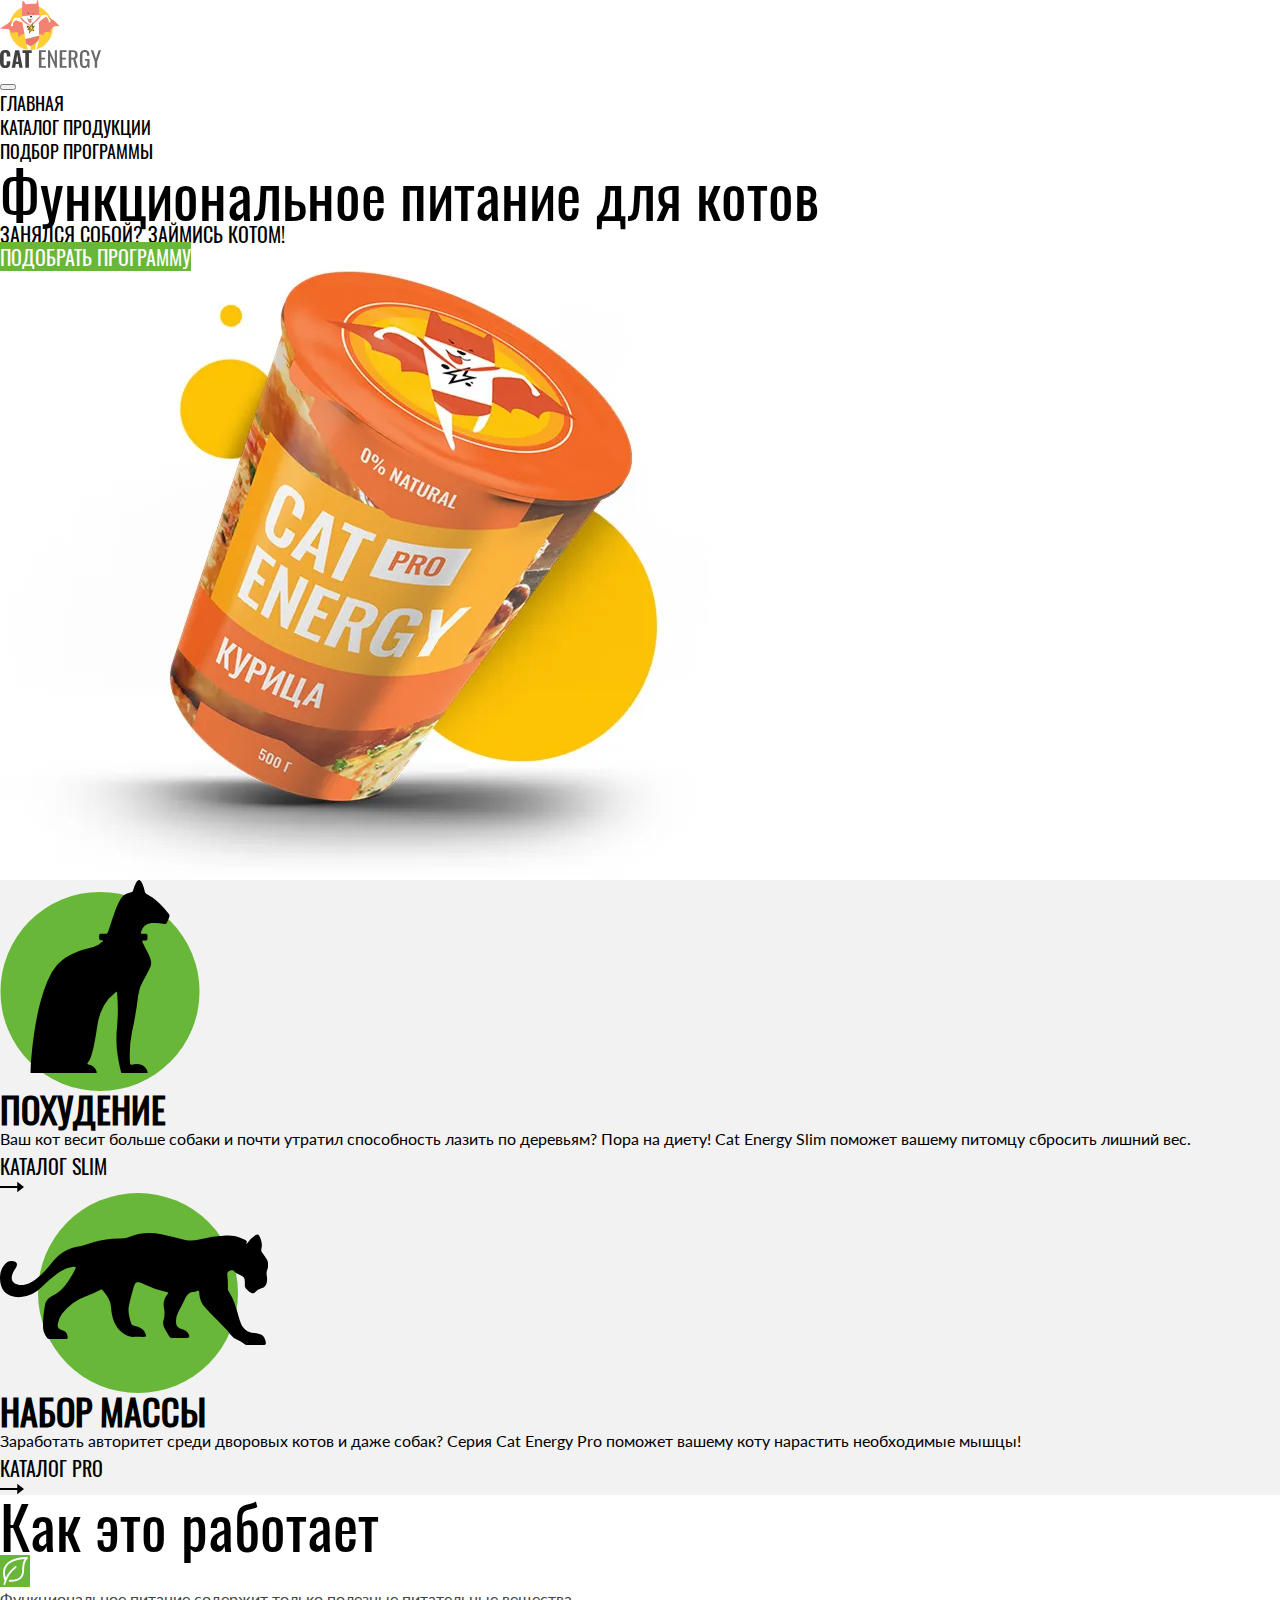
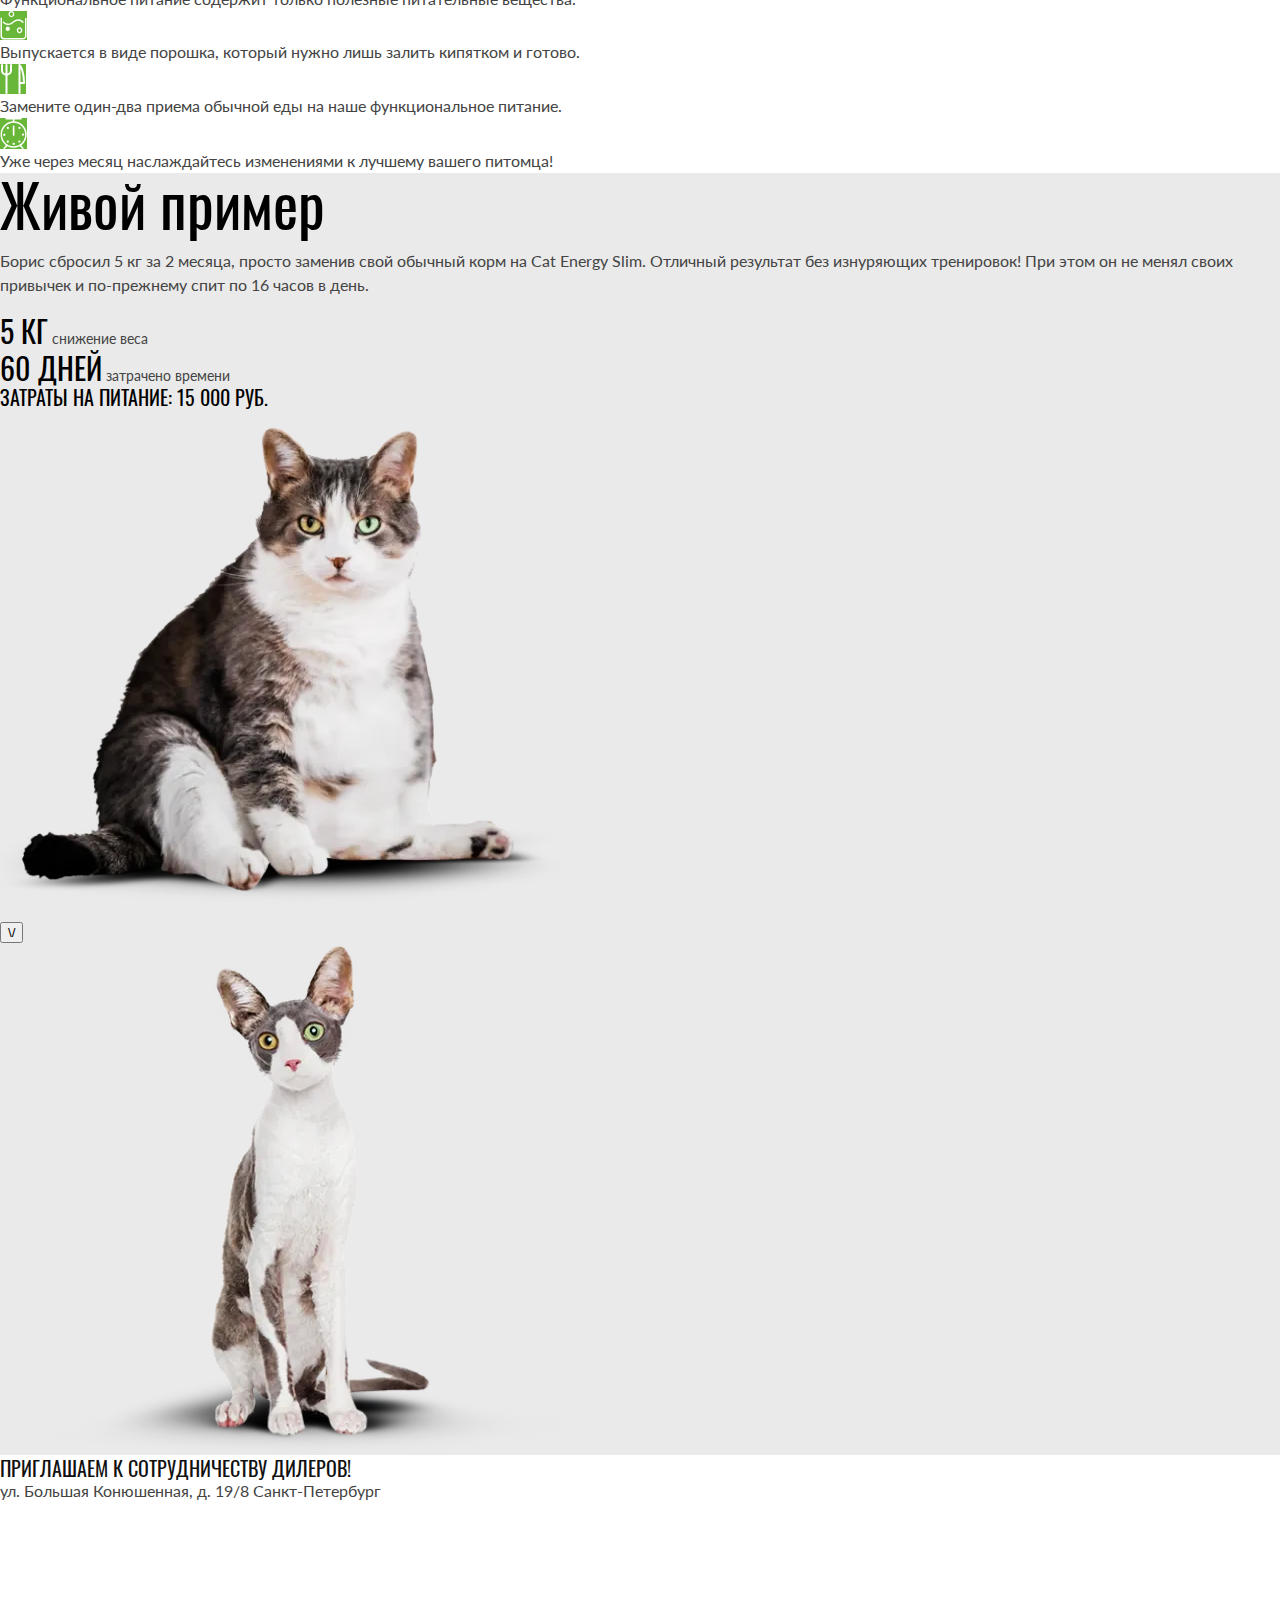
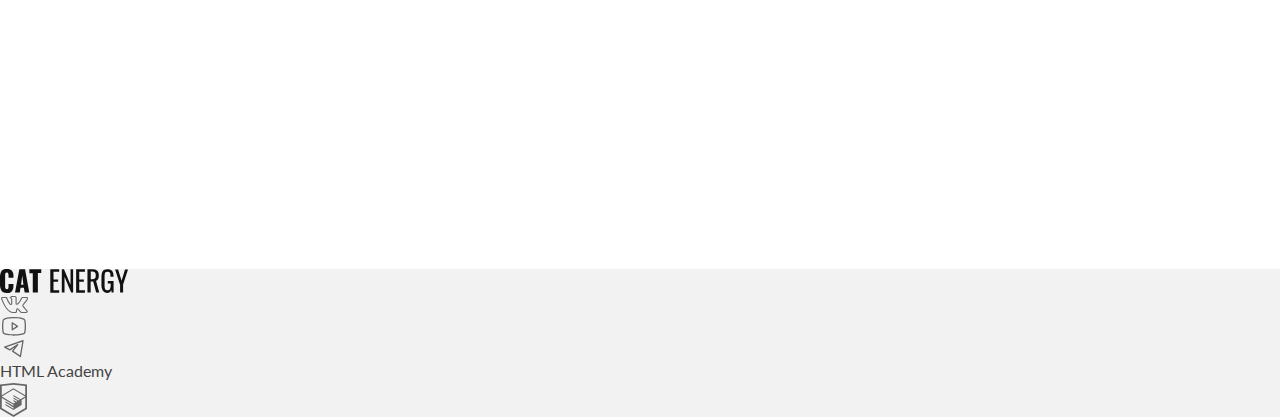
==== commit 5ca64ee6: "Deploying to gh-pages from @ RubanDenis/2558211-cat-energy-32@85966defe506ad9eb875f9ac8d4fdcfe4c0188" ====
--- a/index.html
+++ b/index.html
@@ -1 +1 @@
-<!DOCTYPE html><html class="page" lang="ru"><head><meta charset="UTF-8"><title>CAT ENERGY</title><meta name="viewport" content="width=device-width,initial-scale=1"><link rel="icon" href="favicon.ico"><link rel="icon" href="favicons/favicon.svg" type="image/svg+xml"><link rel="apple-touch-icon" href="favicons/apple-180x180.png"><link rel="manifest" href="manifest.webmanifest"><link rel="stylesheet" href="styles/styles.css"><script src="scripts/index.js" defer="defer"></script></head><body class="page__body"><header class="header"><a class="header__logo" href="./index.html"><picture><source type="image/svg+xml" media="(min-width: 1440px)" srcset="./images/logo-desktop.svg" width="70" height="59"><source type="image/svg+xml" media="(min-width: 768px)" srcset="./images/logo-tablet.svg" width="60" height="50"><img class="header__logo-icon" src="./images/logo-mobile.svg" width="33" height="38" alt="Cat Energy"></picture><picture><source type="image/svg+xml" media="(min-width: 1440px)" srcset="./images/text-logo-desktop.svg" width="118" height="21"><source type="image/svg+xml" media="(min-width: 768px)" srcset="./images/text-logo-tablet.svg" width="101" height="18"><img class="header__logo-text" src="./images/text-logo-mobile.svg" width="101" height="18" alt="Текстовый логотип Cat Energy"></picture></a><nav class="navigation navigation--main"><button class="navigation__toggle" type="button"><span class="visually-hidden">Открыть меню</span></button><ul class="navigation__list site-list"><li class="site-list__item site-list__item--active"><a href="./index.html">Главная</a></li><li class="site-list__item"><a href="./catalog.html">Каталог продукции</a></li><li class="site-list__item"><a href="#">Подбор программы</a></li></ul></nav></header><main class="main-container"><section class="promo"><h1 class="promo__title">Функциональное питание для котов</h1><p class="promo__tagline">Занялся собой? Займись котом!</p><a class="promo__button button button--primary" href="#">Подобрать программу</a><picture><source media="(min-width: 1440px)" srcset="./images/promo-desktop@1x.webp, ./images/promo-desktop@2x.webp 2x" width="552" height="499" type="image/webp"><source media="(min-width: 768px)" srcset="./images/promo-tablet@1x.webp, ./images/promo-tablet@2x.webp 2x" width="709" height="609" type="image/webp"><source media="(min-width: 320px)" srcset="./images/promo-mobile@1x.webp, ./images/promo-mobile@2x.webp 2x" width="280" height="270" type="image/webp"><source media="(min-width: 1440px)" srcset="./images/promo-desktop@1x.png, ./images/promo-desktop@2x.png 2x" width="552" height="499" type="image/png"><source media="(min-width: 768px)" srcset="./images/promo-tablet@1x.png, ./images/promo-tablet@2x.png 2x" width="709" height="609" type="image/png"><img class="promo__image" src="./images/promo-mobile@1x.png" srcset="./images/promo-mobile@2x.png 2x" width="280" height="270" alt="Промо изображение кошачьего питания"></picture></section><section class="programs"><h2 class="visually-hidden">Программы</h2><article class="programs__element programs__element--slim"><h3 class="programs__title">похудение</h3><p class="programs__description">Ваш кот весит больше собаки и почти утратил способность лазить по деревьям? Пора на диету! Cat Energy Slim поможет вашему питомцу сбросить лишний вес.</p><a class="programs__link" href="#">каталог slim</a></article><article class="programs__element programs__element--pro"><h3 class="programs__title">набор массы</h3><p class="programs__description">Заработать авторитет среди дворовых котов и даже собак? Серия Cat Energy Pro поможет вашему коту нарастить необходимые мышцы!</p><a class="programs__link" href="#">каталог pro</a></article></section><section class="about"><h2 class="about__title">Как это работает</h2><ul class="about__list"><li class="about__item"><p class="about__description">Функциональное питание содержит только полезные питательные вещества.</p></li><li class="about__item"><p class="about__description">Выпускается в виде порошка, который нужно лишь залить кипятком и готово.</p></li><li class="about__item"><p class="about__description">Замените один-два приема обычной еды на наше функциональное питание.</p></li><li class="about__item"><p class="about__description">Уже через месяц наслаждайтесь изменениями к лучшему вашего питомца!</p></li></ul></section><section class="example"><h2 class="example__title">Живой пример</h2><p class="example__description">Борис сбросил 5 кг за 2 месяца, просто заменив свой обычный корм на Cat Energy Slim. Отличный результат без изнуряющих тренировок! При этом он не менял своих привычек и по-прежнему спит по 16 часов в день.</p><ul class="example__list"><li class="example__item"><span class="example__value">5 КГ</span> <span class="example__item-description">снижение веса</span></li><li class="example__item"><span class="example__value">60 ДНЕЙ</span> <span class="example__item-description">затрачено времени</span></li></ul><p class="example__total">Затраты на питание: 15 000 РУБ.</p><div class="example__slider"><picture><source media="(min-width: 768px)" srcset="./images/before-tablet@1x.webp, ./images/before-tablet@2x.webp 2x" width="560" height="512" type="image/webp"><source media="(min-width: 320px)" srcset="./images/before-mobile@1x.webp, ./images/before-mobile@2x.webp 2x" width="280" height="256" type="image/webp"><source media="(min-width: 768px)" srcset="./images/before-tablet@1x.png, ./images/before-tablet@2x.png 2x" width="560" height="512" type="image/png"><img class="example__before" src="./images/before-mobile@1x.png" srcset="./images/before-mobile@2x.png 2x" width="280" height="256" alt="Кот до"></picture><button class="example__slider-button" type="button">\/</button><picture><source media="(min-width: 768px)" srcset="./images/after-tablet@1x.webp, ./images/after-tablet@2x.webp 2x" width="560" height="512" type="image/webp"><source media="(min-width: 320px)" srcset="./images/after-mobile@1x.webp, ./images/after-mobile@2x.webp 2x" width="280" height="256" type="image/webp"><source media="(min-width: 768px)" srcset="./images/after-tablet@1x.png, ./images/after-tablet@2x.png 2x" width="560" height="512" type="image/png"><img class="example__after" src="./images/after-mobile@1x.png" srcset="./images/after-mobile@2x.png 2x" width="280" height="256" alt="Кот после"></picture></div></section><section class="contacts"><h2 class="visually-hidden">Контакты</h2><div class="contacts__container"><p class="contacts__message">приглашаем к сотрудничеству дилеров!</p><address class="contacts__address"><span>ул. Большая Конюшенная, д. 19/8</span> <span>Санкт-Петербург</span></address></div><iframe src="https://www.google.com/maps/embed?pb=!1m18!1m12!1m3!1d1998.6036257198223!2d30.320472477458367!3d59.93871916209349!2m3!1f0!2f0!3f0!3m2!1i1024!2i768!4f13.1!3m3!1m2!1s0x4696310fca145cc1%3A0x42b32648d8238007!2z0JHQvtC70YzRiNCw0Y8g0JrQvtC90Y7RiNC10L3QvdCw0Y8g0YPQuy4sIDE5LzgsINCh0LDQvdC60YIt0J_QtdGC0LXRgNCx0YPRgNCzLCAxOTExODY!5e0!3m2!1sru!2sru!4v1722879318812!5m2!1sru!2sru" width="320" height="362" style="border:0;" allowfullscreen="" loading="lazy" referrerpolicy="no-referrer-when-downgrade"></iframe></section></main><footer class="footer"><a class="footer__logo" href="./index.html"><img class="footer__logo-text" src="./images/footer-logo.svg" width="128" height="24" alt="Текстовый логотип Cat Energy"></a><ul class="social-list"><li class="social-list__item"><a class="social-list__link social-list__link--vk" href="#"><span class="visually-hidden">ВКонтакте</span></a></li><li class="social-list__item"><a class="social-list__link social-list__link--youtube" href="#"><span class="visually-hidden">Youtube</span></a></li><li class="social-list__item"><a class="social-list__link social-list__link--tg" href="#"><span class="visually-hidden">Telegram</span></a></li></ul><a class="copyright" href="https://htmlacademy.ru/intensive/adaptive"><span class="copyright__text">HTML Academy</span> <img class="copyright__logo" src="./images/academy-logo.svg" width="27" height="34" alt="Логотип HTML Academy"></a></footer></body></html>+<!DOCTYPE html><html class="page" lang="ru"><head><meta charset="UTF-8"><title>CAT ENERGY</title><meta name="viewport" content="width=device-width,initial-scale=1"><link rel="icon" href="favicon.ico"><link rel="icon" href="favicons/favicon.svg" type="image/svg+xml"><link rel="apple-touch-icon" href="favicons/apple-180x180.png"><link rel="manifest" href="manifest.webmanifest"><link rel="stylesheet" href="styles/styles.css"><script src="scripts/index.js" defer="defer"></script></head><body class="page__body"><header class="header"><a class="header__logo" href="./index.html"><picture><source type="image/svg+xml" media="(min-width: 1440px)" srcset="./images/logo-desktop.svg" width="70" height="59"><source type="image/svg+xml" media="(min-width: 768px)" srcset="./images/logo-tablet.svg" width="60" height="50"><img class="header__logo-icon" src="./images/logo-mobile.svg" width="33" height="38" alt="Cat Energy"></picture><picture><source type="image/svg+xml" media="(min-width: 1440px)" srcset="./images/text-logo-desktop.svg" width="118" height="21"><source type="image/svg+xml" media="(min-width: 768px)" srcset="./images/text-logo-tablet.svg" width="101" height="18"><img class="header__logo-text" src="./images/text-logo-mobile.svg" width="101" height="18" alt="Текстовый логотип Cat Energy"></picture></a><nav class="navigation navigation--main"><button class="navigation__toggle" type="button"><span class="visually-hidden">Открыть меню</span></button><ul class="navigation__list site-list"><li class="site-list__item site-list__item--active"><a href="./index.html">Главная</a></li><li class="site-list__item"><a href="./catalog.html">Каталог продукции</a></li><li class="site-list__item"><a href="#">Подбор программы</a></li></ul></nav></header><main class="main-container"><section class="promo"><h1 class="promo__title">Функциональное питание для котов</h1><p class="promo__tagline">Занялся собой? Займись котом!</p><a class="promo__button button button--primary" href="#">Подобрать программу</a><picture><source media="(min-width: 1440px)" srcset="./images/promo-desktop@1x.webp, ./images/promo-desktop@2x.webp 2x" width="552" height="499" type="image/webp"><source media="(min-width: 768px)" srcset="./images/promo-tablet@1x.webp, ./images/promo-tablet@2x.webp 2x" width="709" height="609" type="image/webp"><source media="(min-width: 320px)" srcset="./images/promo-mobile@1x.webp, ./images/promo-mobile@2x.webp 2x" width="280" height="270" type="image/webp"><source media="(min-width: 1440px)" srcset="./images/promo-desktop@1x.png, ./images/promo-desktop@2x.png 2x" width="552" height="499" type="image/png"><source media="(min-width: 768px)" srcset="./images/promo-tablet@1x.png, ./images/promo-tablet@2x.png 2x" width="709" height="609" type="image/png"><img class="promo__image" src="./images/promo-mobile@1x.png" srcset="./images/promo-mobile@2x.png 2x" width="280" height="270" alt="Промо изображение кошачьего питания"></picture></section><section class="programs"><h2 class="visually-hidden">Программы</h2><article class="programs__element programs__element--slim"><h3 class="programs__title">похудение</h3><p class="programs__description">Ваш кот весит больше собаки и почти утратил способность лазить по деревьям? Пора на диету! Cat Energy Slim поможет вашему питомцу сбросить лишний вес.</p><a class="programs__link" href="#">каталог slim</a></article><article class="programs__element programs__element--pro"><h3 class="programs__title">набор массы</h3><p class="programs__description">Заработать авторитет среди дворовых котов и даже собак? Серия Cat Energy Pro поможет вашему коту нарастить необходимые мышцы!</p><a class="programs__link" href="#">каталог pro</a></article></section><section class="about"><h2 class="about__title">Как это работает</h2><ul class="about__list"><li class="about__item about__item--leaf"><p class="about__description">Функциональное питание содержит только полезные питательные вещества.</p></li><li class="about__item about__item--watter"><p class="about__description">Выпускается в виде порошка, который нужно лишь залить кипятком и готово.</p></li><li class="about__item about__item--eat"><p class="about__description">Замените один-два приема обычной еды на наше функциональное питание.</p></li><li class="about__item about__item--timer"><p class="about__description">Уже через месяц наслаждайтесь изменениями к лучшему вашего питомца!</p></li></ul></section><section class="example"><h2 class="example__title">Живой пример</h2><p class="example__description">Борис сбросил 5 кг за 2 месяца, просто заменив свой обычный корм на Cat Energy Slim. Отличный результат без изнуряющих тренировок! При этом он не менял своих привычек и по-прежнему спит по 16 часов в день.</p><ul class="example__list"><li class="example__item"><span class="example__value">5 КГ</span> <span class="example__item-description">снижение веса</span></li><li class="example__item"><span class="example__value">60 ДНЕЙ</span> <span class="example__item-description">затрачено времени</span></li></ul><p class="example__total">Затраты на питание: 15 000 РУБ.</p><div class="example__slider"><picture><source media="(min-width: 768px)" srcset="./images/before-tablet@1x.webp, ./images/before-tablet@2x.webp 2x" width="560" height="512" type="image/webp"><source media="(min-width: 320px)" srcset="./images/before-mobile@1x.webp, ./images/before-mobile@2x.webp 2x" width="280" height="256" type="image/webp"><source media="(min-width: 768px)" srcset="./images/before-tablet@1x.png, ./images/before-tablet@2x.png 2x" width="560" height="512" type="image/png"><img class="example__before" src="./images/before-mobile@1x.png" srcset="./images/before-mobile@2x.png 2x" width="280" height="256" alt="Кот до"></picture><button class="example__slider-button" type="button">\/</button><picture><source media="(min-width: 768px)" srcset="./images/after-tablet@1x.webp, ./images/after-tablet@2x.webp 2x" width="560" height="512" type="image/webp"><source media="(min-width: 320px)" srcset="./images/after-mobile@1x.webp, ./images/after-mobile@2x.webp 2x" width="280" height="256" type="image/webp"><source media="(min-width: 768px)" srcset="./images/after-tablet@1x.png, ./images/after-tablet@2x.png 2x" width="560" height="512" type="image/png"><img class="example__after" src="./images/after-mobile@1x.png" srcset="./images/after-mobile@2x.png 2x" width="280" height="256" alt="Кот после"></picture></div></section><section class="contacts"><h2 class="visually-hidden">Контакты</h2><div class="contacts__container"><p class="contacts__message">приглашаем к сотрудничеству дилеров!</p><address class="contacts__address"><span>ул. Большая Конюшенная, д. 19/8</span> <span>Санкт-Петербург</span></address></div><iframe src="https://www.google.com/maps/embed?pb=!1m18!1m12!1m3!1d1998.6036257198223!2d30.320472477458367!3d59.93871916209349!2m3!1f0!2f0!3f0!3m2!1i1024!2i768!4f13.1!3m3!1m2!1s0x4696310fca145cc1%3A0x42b32648d8238007!2z0JHQvtC70YzRiNCw0Y8g0JrQvtC90Y7RiNC10L3QvdCw0Y8g0YPQuy4sIDE5LzgsINCh0LDQvdC60YIt0J_QtdGC0LXRgNCx0YPRgNCzLCAxOTExODY!5e0!3m2!1sru!2sru!4v1722879318812!5m2!1sru!2sru" width="320" height="362" style="border:0;" allowfullscreen="" loading="lazy" referrerpolicy="no-referrer-when-downgrade"></iframe></section></main><footer class="footer"><a class="footer__logo" href="./index.html"><img class="footer__logo-text" src="./images/footer-logo.svg" width="128" height="24" alt="Текстовый логотип Cat Energy"></a><ul class="social-list"><li class="social-list__item"><a class="social-list__link social-list__link--vk" href="#"><span class="visually-hidden">ВКонтакте</span></a></li><li class="social-list__item"><a class="social-list__link social-list__link--youtube" href="#"><span class="visually-hidden">Youtube</span></a></li><li class="social-list__item"><a class="social-list__link social-list__link--tg" href="#"><span class="visually-hidden">Telegram</span></a></li></ul><a class="copyright" href="https://htmlacademy.ru/intensive/adaptive"><span class="copyright__text">HTML Academy</span></a></footer></body></html>--- a/styles/styles.css
+++ b/styles/styles.css
@@ -1 +1 @@
-@font-face{font-family:Lato;font-weight:400;font-style:normal;font-display:swap;src:url(../fonts/lato/Lato-Regular.woff2)format("woff2")}@font-face{font-family:Oswald;font-weight:400;font-style:normal;font-display:swap;src:url(../fonts/oswald/oswaldregular.woff2)format("woff2")}*,:before,:after{box-sizing:border-box}.page__body{margin:0;padding:0;font-family:Lato,Arial,sans-serif;font-size:16px;line-height:1.5}img{object-fit:contain;max-width:100%;height:auto;display:block}a{color:inherit;text-decoration:none}.visually-hidden{white-space:nowrap;-webkit-clip-path:inset(100%);clip-path:inset(100%);clip:rect(0 0 0 0);border:0;width:1px;height:1px;margin:-1px;padding:0;position:absolute;overflow:hidden}.button{text-align:center;text-transform:uppercase;border:none;font-family:Oswald,Arial,sans-serif;font-weight:400}.button--primary{color:#fff;background-color:#68b738}.button--secondary{color:#444;background-color:#f2f2f2}.navigation{color:#000;text-transform:uppercase;font-family:Oswald,Arial,sans-serif;font-size:20px;font-weight:400;line-height:1}@media (width>=768px){.navigation{font-size:18px;line-height:1.33}}@media (width>=1440px){.navigation{font-size:20px;line-height:1.5}}.site-list{margin:0;padding:0;list-style:none}.promo{color:#fff;background-color:#68b738;font-family:Oswald,Arial,sans-serif}@media (width>=768px){.promo{color:#000;background-color:#fff}}.promo__title{margin:0;font-size:36px;font-weight:400;line-height:1}@media (width>=768px){.promo__title{font-size:60px}}.promo__tagline{text-transform:uppercase;margin:0;font-size:14px;font-weight:400;line-height:1}@media (width>=768px){.promo__tagline{font-size:20px}}.promo__button{font-size:16px;line-height:1.25}@media (width>=768px){.promo__button{font-size:20px;line-height:1.3}}.programs__element{background-color:#f2f2f2;font-weight:400}.programs__title{color:#000;text-transform:uppercase;font-family:Oswald,Arial,sans-serif;font-size:24px;line-height:1.54}@media (width>=768px){.programs__title{font-size:36px;line-height:1}}.programs__description{color:#444;margin:0;font-size:14px;line-height:1.28}@media (width>=768px){.programs__description{color:#000;font-size:16px;line-height:1.5}}.programs__link{color:#000;text-transform:uppercase;font-family:Oswald,Arial,sans-serif;font-size:16px;line-height:1}@media (width>=768px){.programs__link{font-size:20px;line-height:1.5}}.about__title{margin:0;font-family:Oswald,Arial,sans-serif;font-size:36px;font-weight:400;line-height:1.11}@media (width>=768px){.about__title{font-size:60px;line-height:1}}.about__list{color:#444;margin:0;padding:0;font-size:14px;font-weight:400;line-height:1.28;list-style:none}@media (width>=768px){.about__list{font-size:16px;line-height:1.5}}.about__description{margin:0}.example{background-color:#f2f2f2}.example__title{margin:0;font-family:Oswald,Arial,sans-serif;font-size:36px;font-weight:400;line-height:1.11}@media (width>=768px){.example__title{font-size:60px;line-height:1}}.example__list{margin:0;padding:0;list-style:none}.example__description{color:#444;font-size:14px;font-weight:400;line-height:1.28}@media (width>=768px){.example__description{font-size:16px;line-height:1.5}}.example__value{text-transform:uppercase;text-align:center;font-family:Oswald,Arial,sans-serif;font-size:24px;line-height:1}@media (width>=768px){.example__value{font-size:30px;line-height:1.23}}.example__item-description{color:#444;text-transform:lowercase;text-align:center;margin:0;font-size:12px;line-height:1}@media (width>=768px){.example__item-description{font-size:14px}}.example__total{text-transform:uppercase;margin:0;font-family:Oswald,Arial,sans-serif;font-size:14px;line-height:1.42}@media (width>=768px){.example__total{font-size:20px;line-height:1}}.catalog__title{margin:0;font-family:Oswald,Arial,sans-serif;font-size:36px;font-weight:400;line-height:1}@media (width>=768px){.catalog__title{font-size:60px}}.catalog__list{margin:0;padding:0;list-style:none}@media (width>=768px){.product{background-color:#f2f2f2}}.product__title{color:#222;text-transform:uppercase;margin:0;font-family:Oswald,Arial,sans-serif;font-size:16px;font-weight:400;line-height:1.25}@media (width>=768px){.product__title{font-size:20px;line-height:1.2}}.product__button{font-size:16px;line-height:1.25}.product-info{margin:0;padding:0;list-style:none}.product-info__row{color:#444;font-size:12px;font-weight:400;line-height:1.33}@media (width>=768px){.product-info__row{font-size:16px;line-height:1.25}}.more-products__title{color:#111;text-transform:uppercase;font-family:Oswald,Arial,sans-serif;font-size:16px;font-weight:400;line-height:1.25}@media (width>=768px){.more-products__title{font-size:20px;line-height:1.2}}.more-products__text{color:#444;font-size:12px;font-weight:400;line-height:1.33}@media (width>=768px){.more-products__text{font-size:16px;line-height:1.12}}.more-products__button{font-size:16px;line-height:1.25}.additional-products__title{margin:0;font-family:Oswald,Arial,sans-serif;font-size:24px;font-weight:400;line-height:1}@media (width>=768px){.additional-products__title{font-size:32px}}@media (width>=1440px){.additional-products__title{font-size:40px}}.additional-products__list{margin:0;padding:0;list-style:none}.additional-product__title{color:#222;text-transform:uppercase;margin:0;font-family:Oswald,Arial,sans-serif;font-size:16px;font-weight:400;line-height:1}@media (width>=768px){.additional-product__title{font-size:20px;line-height:1.25}}.additional-product__button{font-size:16px;line-height:1.25}.additional-product-info{color:#444;margin:0;font-size:14px;font-weight:400;line-height:1}@media (width>=768px){.additional-product-info{font-size:16px;line-height:1.25}}.present{background-color:#68b738}.present__text{color:#fff;margin:0;font-size:16px;font-weight:400;line-height:1.25}.promotions__title{margin:0;font-family:Oswald,Arial,sans-serif;font-size:24px;font-weight:400;line-height:1}@media (width>=768px){.promotions__title{font-size:32px}}@media (width>=1440px){.promotions__title{font-size:40px}}.promotions__text{color:#000;margin:0;font-family:Oswald,Arial,sans-serif;font-size:16px;font-weight:400;line-height:1.5}@media (width>=768px){.promotions__text{font-size:24px;line-height:1.33}}.promotions__input{color:#444;text-transform:uppercase;border:1px solid #cdcdcd;font-family:Oswald,Arial,sans-serif;font-size:20px;font-weight:400;line-height:1.5}.promotions__button{font-size:20px;line-height:1.3}.contacts__container{background-color:#fff}.contacts__message{text-transform:uppercase;color:#111;margin:0;font-family:Oswald,Arial,sans-serif;line-height:1.25}@media (width>=768px){.contacts__message{font-size:20px;line-height:1.3}}.contacts__address{color:#444;font-size:14px;font-style:normal;line-height:1.42}@media (width>=768px){.contacts__address{font-size:16px;line-height:1.25}}.footer{background-color:#f2f2f2}.social-list{margin:0;padding:0;list-style:none}.copyright{color:#444;font-size:16px;line-height:1.25}+@font-face{font-family:Lato;font-weight:400;font-style:normal;font-display:swap;src:url(../fonts/lato/Lato-Regular.woff2)format("woff2")}@font-face{font-family:Oswald;font-weight:400;font-style:normal;font-display:swap;src:url(../fonts/oswald/oswaldregular.woff2)format("woff2")}*,:before,:after{box-sizing:border-box}.page__body{margin:0;padding:0;font-family:Lato,Arial,sans-serif;font-size:16px;line-height:1.5}img{object-fit:contain;max-width:100%;height:auto;display:block}a{color:inherit;text-decoration:none}.visually-hidden{white-space:nowrap;-webkit-clip-path:inset(100%);clip-path:inset(100%);clip:rect(0 0 0 0);border:0;width:1px;height:1px;margin:-1px;padding:0;position:absolute;overflow:hidden}.button{text-align:center;text-transform:uppercase;border:none;font-family:Oswald,Arial,sans-serif;font-weight:400}.button--primary{color:#fff;background-color:#68b738}.button--secondary{color:#444;background-color:#f2f2f2}.header__logo:hover,.header__logo:focus{opacity:.8}.header__logo:active{opacity:.6}.navigation{color:#000;text-transform:uppercase;font-family:Oswald,Arial,sans-serif;font-size:20px;font-weight:400;line-height:1}@media (width>=768px){.navigation{font-size:18px;line-height:1.33}}@media (width>=1440px){.navigation{font-size:20px;line-height:1.5}.navigation--main{color:#fff}}.site-list{margin:0;padding:0;list-style:none}.promo{color:#fff;background-color:#68b738;font-family:Oswald,Arial,sans-serif}@media (width>=768px){.promo{color:#000;background-color:#fff}}.promo__title{margin:0;font-size:36px;font-weight:400;line-height:1}@media (width>=768px){.promo__title{font-size:60px}}.promo__tagline{text-transform:uppercase;margin:0;font-size:14px;font-weight:400;line-height:1}@media (width>=768px){.promo__tagline{font-size:20px}}.promo__button{font-size:16px;line-height:1.25}@media (width>=768px){.promo__button{font-size:20px;line-height:1.3}}.programs__element{background-color:#f2f2f2;font-weight:400}.programs__element--slim:before{content:"";background-image:url(../icons/stack.svg#cat-slim);background-position:50%;background-repeat:no-repeat;background-size:contain;width:50px;height:53px;display:block}@media (width>=768px){.programs__element--slim:before{width:200px;height:211px}}@media (width>=1440px){.programs__element--slim:before{width:100px;height:106px}}.programs__element--pro:before{content:"";background-image:url(../icons/stack.svg#cat-pro);background-position:50%;background-repeat:no-repeat;background-size:contain;width:67px;height:50px;display:block}@media (width>=768px){.programs__element--pro:before{width:268px;height:200px}}@media (width>=1440px){.programs__element--pro:before{width:134px;height:100px}}.programs__title{color:#000;text-transform:uppercase;margin:0;font-family:Oswald,Arial,sans-serif;font-size:24px;line-height:1.54}@media (width>=768px){.programs__title{font-size:36px;line-height:1}}.programs__description{color:#444;margin:0;font-family:Lato,Arial,sans-serif;font-size:14px;line-height:1.28}@media (width>=768px){.programs__description{color:#000;font-size:16px;line-height:1.5}}.programs__link{color:#000;text-transform:uppercase;font-family:Oswald,Arial,sans-serif;font-size:16px;line-height:1}.programs__link:after{content:"";background:#000;width:24px;height:12px;display:block;-webkit-mask-image:url(../icons/stack.svg#arrow);mask-image:url(../icons/stack.svg#arrow);-webkit-mask-position:50%;mask-position:50%;-webkit-mask-size:contain;mask-size:contain;-webkit-mask-repeat:no-repeat;mask-repeat:no-repeat}.programs__link:active{opacity:.3}@media (width>=768px){.programs__link{font-size:20px;line-height:1.5}}.about__title{margin:0;font-family:Oswald,Arial,sans-serif;font-size:36px;font-weight:400;line-height:1.11}@media (width>=768px){.about__title{font-size:60px;line-height:1}}.about__list{color:#444;margin:0;padding:0;font-family:Lato,Arial,sans-serif;font-size:14px;font-weight:400;line-height:1.28;list-style:none}@media (width>=768px){.about__list{font-size:16px;line-height:1.5}}.about__item:before{background-color:#68b738}.about__item--leaf:before{content:"";background-image:url(../icons/stack.svg#leaf);background-position:50%;background-repeat:no-repeat;background-size:contain;width:30px;height:32px;display:block}.about__item--watter:before{content:"";background-image:url(../icons/stack.svg#watter);background-position:50%;background-repeat:no-repeat;background-size:contain;width:27px;height:29px;display:block}.about__item--eat:before{content:"";background-image:url(../icons/stack.svg#eat);background-position:50%;background-repeat:no-repeat;background-size:contain;width:26px;height:30px;display:block}.about__item--timer:before{content:"";background-image:url(../icons/stack.svg#timer);background-position:50%;background-repeat:no-repeat;background-size:contain;width:27px;height:31px;display:block}.about__description{margin:0}.example{background-color:#eaeaea}@media (width>=1440px){.example{background-color:#f2f2f2}}.example__title{margin:0;font-family:Oswald,Arial,sans-serif;font-size:36px;font-weight:400;line-height:1.11}@media (width>=768px){.example__title{font-size:60px;line-height:1}}.example__list{margin:0;padding:0;list-style:none}.example__description{color:#444;font-family:Lato,Arial,sans-serif;font-size:14px;font-weight:400;line-height:1.28}@media (width>=768px){.example__description{font-size:16px;line-height:1.5}}.example__value{text-transform:uppercase;text-align:center;font-family:Oswald,Arial,sans-serif;font-size:24px;line-height:1}@media (width>=768px){.example__value{font-size:30px;line-height:1.23}}.example__item-description{color:#444;text-transform:lowercase;text-align:center;margin:0;font-family:Lato,Arial,sans-serif;font-size:12px;line-height:1}@media (width>=768px){.example__item-description{font-size:14px}}.example__total{text-transform:uppercase;margin:0;font-family:Oswald,Arial,sans-serif;font-size:14px;line-height:1.42}@media (width>=768px){.example__total{font-size:20px;line-height:1}}.catalog__title{margin:0;font-family:Oswald,Arial,sans-serif;font-size:36px;font-weight:400;line-height:1}@media (width>=768px){.catalog__title{font-size:60px}}.catalog__list{margin:0;padding:0;list-style:none}@media (width>=768px){.product{background-color:#f2f2f2}}.product__title{color:#222;text-transform:uppercase;margin:0;font-family:Oswald,Arial,sans-serif;font-size:16px;font-weight:400;line-height:1.25}@media (width>=768px){.product__title{font-size:20px;line-height:1.2}}.product__button{font-size:16px;line-height:1.25}.product-info{margin:0;padding:0;list-style:none}.product-info__row{color:#444;font-family:Lato,Arial,sans-serif;font-size:12px;font-weight:400;line-height:1.33}@media (width>=768px){.product-info__row{font-size:16px;line-height:1.25}}.more-products:before{content:"";background-image:url(../icons/stack.svg#plus);background-position:50%;background-repeat:no-repeat;background-size:contain;width:30px;height:30px;display:block}@media (width>=768px){.more-products:before{width:60px;height:60px}}.more-products__title{color:#111;text-transform:uppercase;font-family:Oswald,Arial,sans-serif;font-size:16px;font-weight:400;line-height:1.25}@media (width>=768px){.more-products__title{font-size:20px;line-height:1.2}}.more-products__text{color:#444;font-family:Lato,Arial,sans-serif;font-size:12px;font-weight:400;line-height:1.33}@media (width>=768px){.more-products__text{font-size:16px;line-height:1.12}}.more-products__button{font-size:16px;line-height:1.25}.additional-products__title{margin:0;font-family:Oswald,Arial,sans-serif;font-size:24px;font-weight:400;line-height:1}@media (width>=768px){.additional-products__title{font-size:32px}}@media (width>=1440px){.additional-products__title{font-size:40px}}.additional-products__list{margin:0;padding:0;list-style:none}.additional-product__title{color:#222;text-transform:uppercase;margin:0;font-family:Oswald,Arial,sans-serif;font-size:16px;font-weight:400;line-height:1}@media (width>=768px){.additional-product__title{font-size:20px;line-height:1.25}}.additional-product__button{font-size:16px;line-height:1.25}.additional-product-info{color:#444;margin:0;font-family:Lato,Arial,sans-serif;font-size:14px;font-weight:400;line-height:1}@media (width>=768px){.additional-product-info{font-size:16px;line-height:1.25}}.present{background-color:#68b738}.present:before{content:"";background-image:url(../icons/stack.svg#present);background-position:50%;background-repeat:no-repeat;background-size:contain;width:78px;height:81px;display:block}@media (width>=768px){.present:before{width:80px;height:83px}}.present__text{color:#fff;margin:0;font-family:Lato,Arial,sans-serif;font-size:16px;font-weight:400;line-height:1.25}.promotions__title{margin:0;font-family:Oswald,Arial,sans-serif;font-size:24px;font-weight:400;line-height:1}@media (width>=768px){.promotions__title{font-size:32px}}@media (width>=1440px){.promotions__title{font-size:40px}}.promotions__text{color:#000;margin:0;font-family:Oswald,Arial,sans-serif;font-size:16px;font-weight:400;line-height:1.5}@media (width>=768px){.promotions__text{font-size:24px;line-height:1.33}}.promotions__input{color:#444;text-transform:uppercase;border:1px solid #cdcdcd;font-family:Oswald,Arial,sans-serif;font-size:20px;font-weight:400;line-height:1.5}.promotions__button{font-size:20px;line-height:1.3}.contacts__container{background-color:#fff}.contacts__message{text-transform:uppercase;color:#111;margin:0;font-family:Oswald,Arial,sans-serif;line-height:1.25}@media (width>=768px){.contacts__message{font-size:20px;line-height:1.3}}.contacts__address{color:#444;font-family:Lato,Arial,sans-serif;font-size:14px;font-style:normal;line-height:1.42}@media (width>=768px){.contacts__address{font-size:16px;line-height:1.25}}.footer{background-color:#f2f2f2}.social-list{margin:0;padding:0;list-style:none}.social-list__link--vk{content:"";background:#666;width:28px;height:22px;display:block;-webkit-mask-image:url(../icons/stack.svg#vk);mask-image:url(../icons/stack.svg#vk);-webkit-mask-position:50%;mask-position:50%;-webkit-mask-size:contain;mask-size:contain;-webkit-mask-repeat:no-repeat;mask-repeat:no-repeat}.social-list__link--youtube{content:"";background:#666;width:28px;height:22px;display:block;-webkit-mask-image:url(../icons/stack.svg#youtube);mask-image:url(../icons/stack.svg#youtube);-webkit-mask-position:50%;mask-position:50%;-webkit-mask-size:contain;mask-size:contain;-webkit-mask-repeat:no-repeat;mask-repeat:no-repeat}.social-list__link--tg{content:"";background:#666;width:28px;height:22px;display:block;-webkit-mask-image:url(../icons/stack.svg#tg);mask-image:url(../icons/stack.svg#tg);-webkit-mask-position:50%;mask-position:50%;-webkit-mask-size:contain;mask-size:contain;-webkit-mask-repeat:no-repeat;mask-repeat:no-repeat}.social-list__link:hover,.social-list__link:focus{background-color:#68b738}.social-list__link:active{opacity:.3;background-color:#68b738}.copyright{color:#444;font-family:Lato,Arial,sans-serif;font-size:16px;line-height:1.25}.copyright:after{content:"";background:#666;width:27px;height:34px;display:block;-webkit-mask-image:url(../icons/stack.svg#academy);mask-image:url(../icons/stack.svg#academy);-webkit-mask-position:50%;mask-position:50%;-webkit-mask-size:contain;mask-size:contain;-webkit-mask-repeat:no-repeat;mask-repeat:no-repeat}.copyright:hover:after,.copyright:focus:after,.copyright:active:after{background-color:#68b738}.copyright:active{opacity:.3}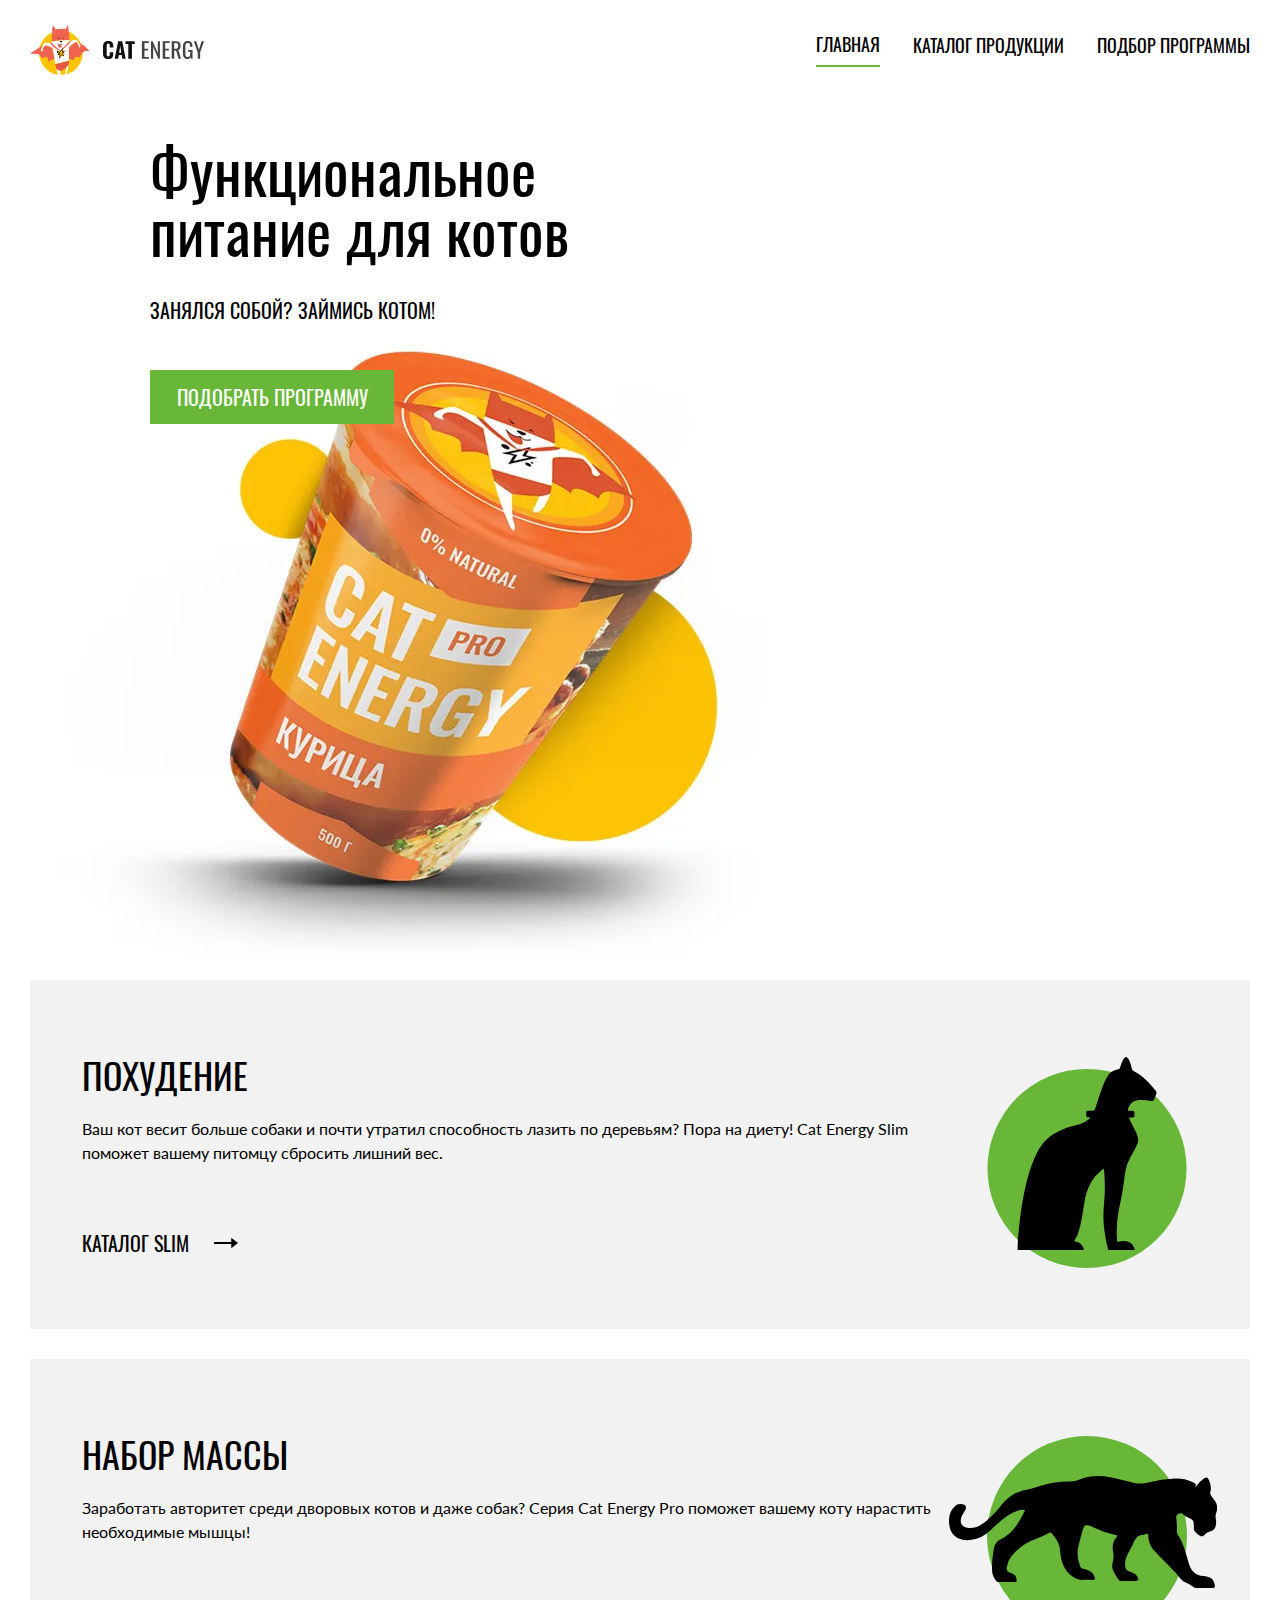
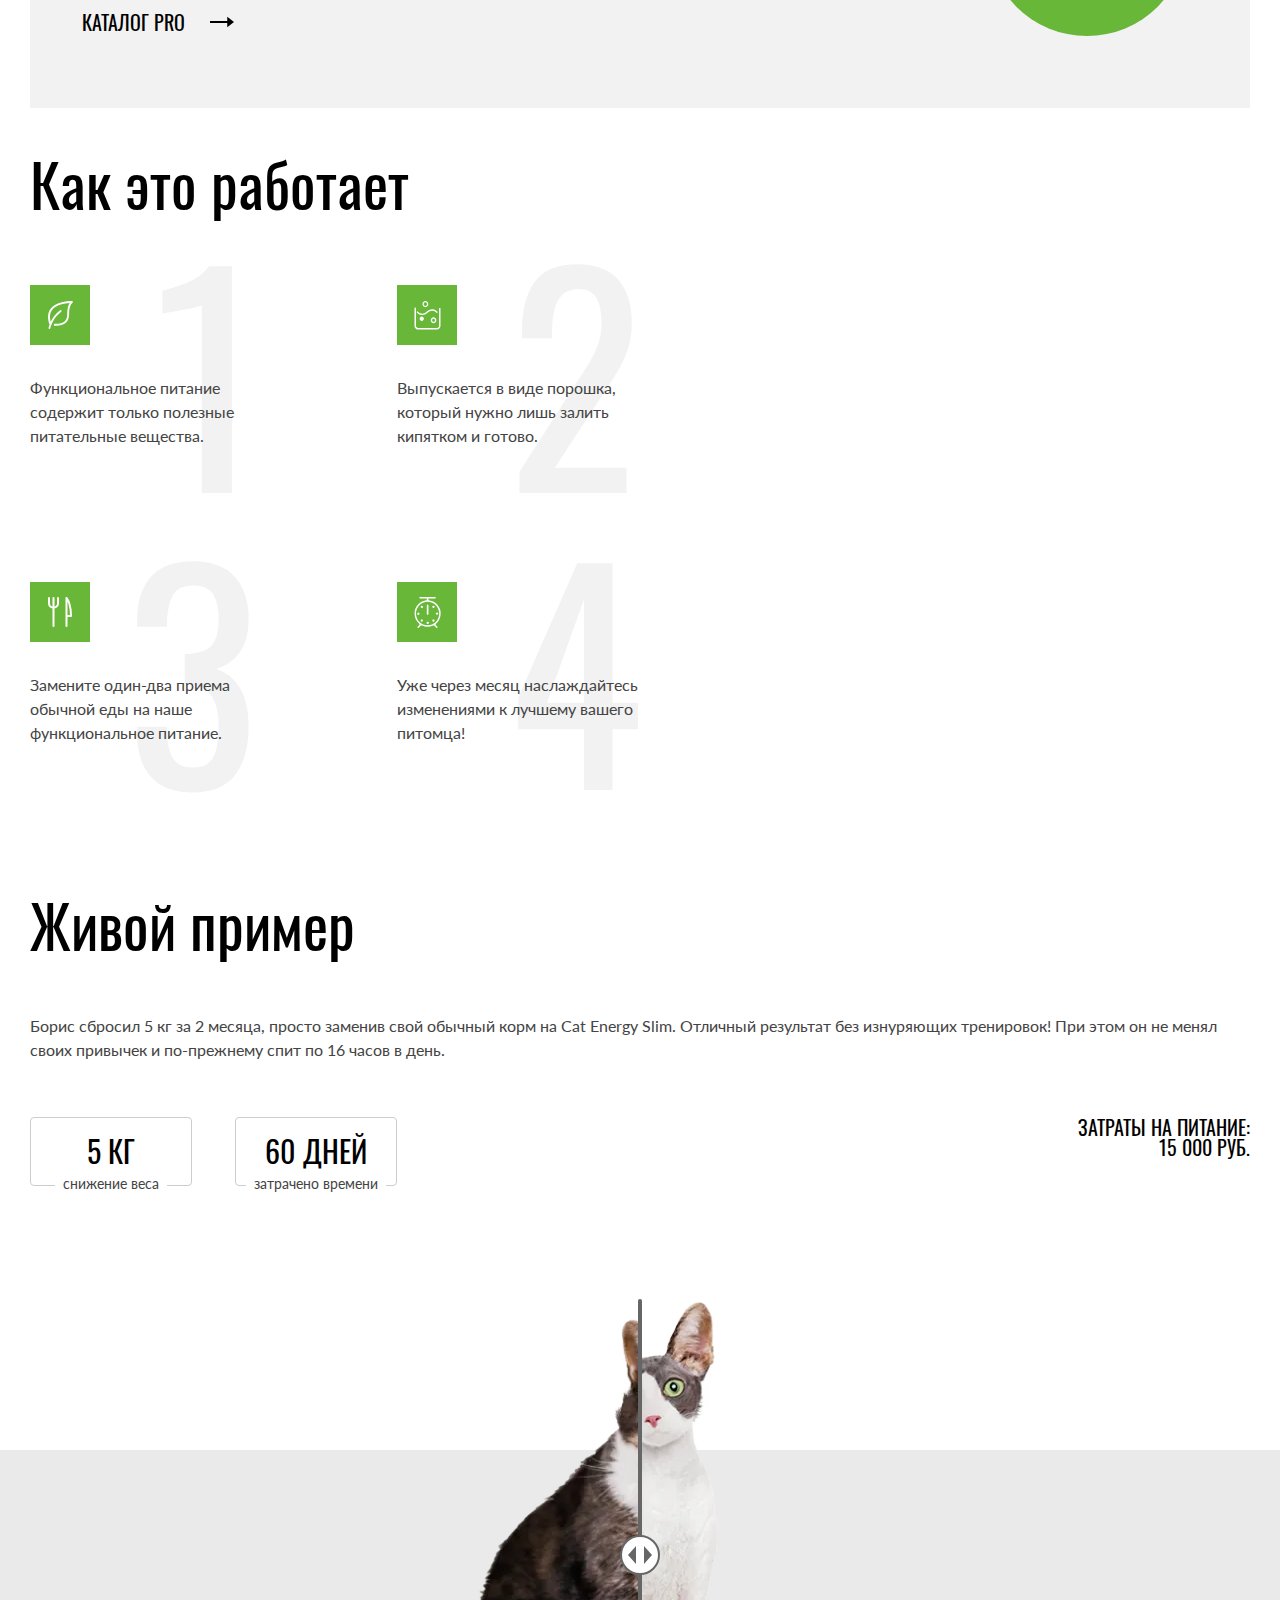
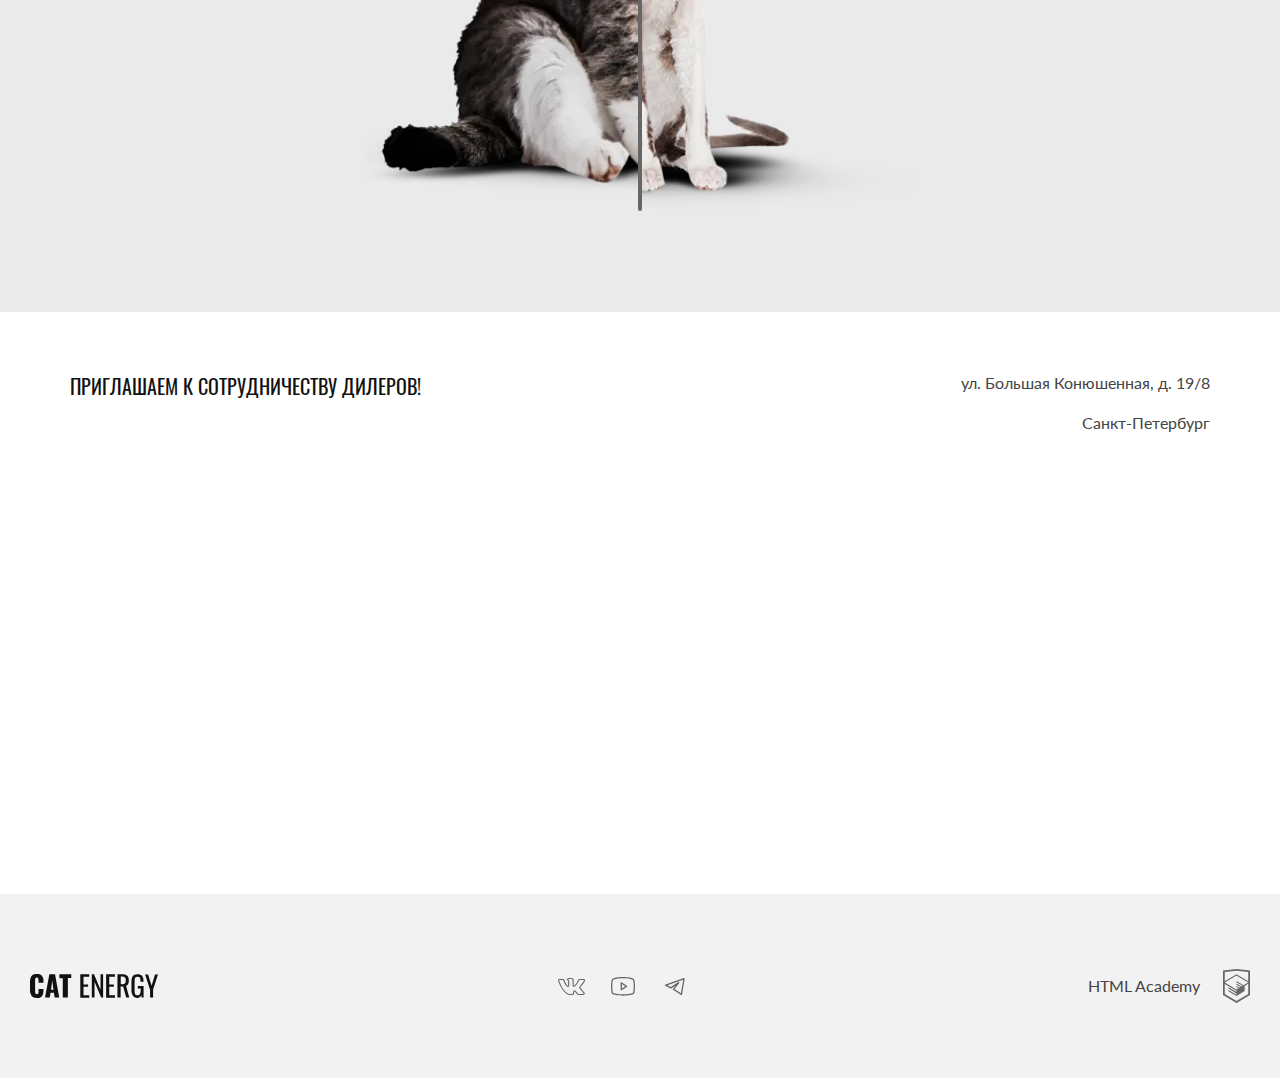
==== commit 1bcbb1c6: "Deploying to gh-pages from @ RubanDenis/2558211-cat-energy-32@a83bba923e6255cb67f24385bf37eaddfce1ce" ====
--- a/index.html
+++ b/index.html
@@ -1 +1 @@
-<!DOCTYPE html><html class="page" lang="ru"><head><meta charset="UTF-8"><title>CAT ENERGY</title><meta name="viewport" content="width=device-width,initial-scale=1"><link rel="icon" href="favicon.ico"><link rel="icon" href="favicons/favicon.svg" type="image/svg+xml"><link rel="apple-touch-icon" href="favicons/apple-180x180.png"><link rel="manifest" href="manifest.webmanifest"><link rel="stylesheet" href="styles/styles.css"><script src="scripts/index.js" defer="defer"></script></head><body class="page__body"><header class="header"><a class="header__logo" href="./index.html"><picture><source type="image/svg+xml" media="(min-width: 1440px)" srcset="./images/logo-desktop.svg" width="70" height="59"><source type="image/svg+xml" media="(min-width: 768px)" srcset="./images/logo-tablet.svg" width="60" height="50"><img class="header__logo-icon" src="./images/logo-mobile.svg" width="33" height="38" alt="Cat Energy"></picture><picture><source type="image/svg+xml" media="(min-width: 1440px)" srcset="./images/text-logo-desktop.svg" width="118" height="21"><source type="image/svg+xml" media="(min-width: 768px)" srcset="./images/text-logo-tablet.svg" width="101" height="18"><img class="header__logo-text" src="./images/text-logo-mobile.svg" width="101" height="18" alt="Текстовый логотип Cat Energy"></picture></a><nav class="navigation navigation--main"><button class="navigation__toggle" type="button"><span class="visually-hidden">Открыть меню</span></button><ul class="navigation__list site-list"><li class="site-list__item site-list__item--active"><a href="./index.html">Главная</a></li><li class="site-list__item"><a href="./catalog.html">Каталог продукции</a></li><li class="site-list__item"><a href="#">Подбор программы</a></li></ul></nav></header><main class="main-container"><section class="promo"><h1 class="promo__title">Функциональное питание для котов</h1><p class="promo__tagline">Занялся собой? Займись котом!</p><a class="promo__button button button--primary" href="#">Подобрать программу</a><picture><source media="(min-width: 1440px)" srcset="./images/promo-desktop@1x.webp, ./images/promo-desktop@2x.webp 2x" width="552" height="499" type="image/webp"><source media="(min-width: 768px)" srcset="./images/promo-tablet@1x.webp, ./images/promo-tablet@2x.webp 2x" width="709" height="609" type="image/webp"><source media="(min-width: 320px)" srcset="./images/promo-mobile@1x.webp, ./images/promo-mobile@2x.webp 2x" width="280" height="270" type="image/webp"><source media="(min-width: 1440px)" srcset="./images/promo-desktop@1x.png, ./images/promo-desktop@2x.png 2x" width="552" height="499" type="image/png"><source media="(min-width: 768px)" srcset="./images/promo-tablet@1x.png, ./images/promo-tablet@2x.png 2x" width="709" height="609" type="image/png"><img class="promo__image" src="./images/promo-mobile@1x.png" srcset="./images/promo-mobile@2x.png 2x" width="280" height="270" alt="Промо изображение кошачьего питания"></picture></section><section class="programs"><h2 class="visually-hidden">Программы</h2><article class="programs__element programs__element--slim"><h3 class="programs__title">похудение</h3><p class="programs__description">Ваш кот весит больше собаки и почти утратил способность лазить по деревьям? Пора на диету! Cat Energy Slim поможет вашему питомцу сбросить лишний вес.</p><a class="programs__link" href="#">каталог slim</a></article><article class="programs__element programs__element--pro"><h3 class="programs__title">набор массы</h3><p class="programs__description">Заработать авторитет среди дворовых котов и даже собак? Серия Cat Energy Pro поможет вашему коту нарастить необходимые мышцы!</p><a class="programs__link" href="#">каталог pro</a></article></section><section class="about"><h2 class="about__title">Как это работает</h2><ul class="about__list"><li class="about__item about__item--leaf"><p class="about__description">Функциональное питание содержит только полезные питательные вещества.</p></li><li class="about__item about__item--watter"><p class="about__description">Выпускается в виде порошка, который нужно лишь залить кипятком и готово.</p></li><li class="about__item about__item--eat"><p class="about__description">Замените один-два приема обычной еды на наше функциональное питание.</p></li><li class="about__item about__item--timer"><p class="about__description">Уже через месяц наслаждайтесь изменениями к лучшему вашего питомца!</p></li></ul></section><section class="example"><h2 class="example__title">Живой пример</h2><p class="example__description">Борис сбросил 5 кг за 2 месяца, просто заменив свой обычный корм на Cat Energy Slim. Отличный результат без изнуряющих тренировок! При этом он не менял своих привычек и по-прежнему спит по 16 часов в день.</p><ul class="example__list"><li class="example__item"><span class="example__value">5 КГ</span> <span class="example__item-description">снижение веса</span></li><li class="example__item"><span class="example__value">60 ДНЕЙ</span> <span class="example__item-description">затрачено времени</span></li></ul><p class="example__total">Затраты на питание: 15 000 РУБ.</p><div class="example__slider"><picture><source media="(min-width: 768px)" srcset="./images/before-tablet@1x.webp, ./images/before-tablet@2x.webp 2x" width="560" height="512" type="image/webp"><source media="(min-width: 320px)" srcset="./images/before-mobile@1x.webp, ./images/before-mobile@2x.webp 2x" width="280" height="256" type="image/webp"><source media="(min-width: 768px)" srcset="./images/before-tablet@1x.png, ./images/before-tablet@2x.png 2x" width="560" height="512" type="image/png"><img class="example__before" src="./images/before-mobile@1x.png" srcset="./images/before-mobile@2x.png 2x" width="280" height="256" alt="Кот до"></picture><button class="example__slider-button" type="button">\/</button><picture><source media="(min-width: 768px)" srcset="./images/after-tablet@1x.webp, ./images/after-tablet@2x.webp 2x" width="560" height="512" type="image/webp"><source media="(min-width: 320px)" srcset="./images/after-mobile@1x.webp, ./images/after-mobile@2x.webp 2x" width="280" height="256" type="image/webp"><source media="(min-width: 768px)" srcset="./images/after-tablet@1x.png, ./images/after-tablet@2x.png 2x" width="560" height="512" type="image/png"><img class="example__after" src="./images/after-mobile@1x.png" srcset="./images/after-mobile@2x.png 2x" width="280" height="256" alt="Кот после"></picture></div></section><section class="contacts"><h2 class="visually-hidden">Контакты</h2><div class="contacts__container"><p class="contacts__message">приглашаем к сотрудничеству дилеров!</p><address class="contacts__address"><span>ул. Большая Конюшенная, д. 19/8</span> <span>Санкт-Петербург</span></address></div><iframe src="https://www.google.com/maps/embed?pb=!1m18!1m12!1m3!1d1998.6036257198223!2d30.320472477458367!3d59.93871916209349!2m3!1f0!2f0!3f0!3m2!1i1024!2i768!4f13.1!3m3!1m2!1s0x4696310fca145cc1%3A0x42b32648d8238007!2z0JHQvtC70YzRiNCw0Y8g0JrQvtC90Y7RiNC10L3QvdCw0Y8g0YPQuy4sIDE5LzgsINCh0LDQvdC60YIt0J_QtdGC0LXRgNCx0YPRgNCzLCAxOTExODY!5e0!3m2!1sru!2sru!4v1722879318812!5m2!1sru!2sru" width="320" height="362" style="border:0;" allowfullscreen="" loading="lazy" referrerpolicy="no-referrer-when-downgrade"></iframe></section></main><footer class="footer"><a class="footer__logo" href="./index.html"><img class="footer__logo-text" src="./images/footer-logo.svg" width="128" height="24" alt="Текстовый логотип Cat Energy"></a><ul class="social-list"><li class="social-list__item"><a class="social-list__link social-list__link--vk" href="#"><span class="visually-hidden">ВКонтакте</span></a></li><li class="social-list__item"><a class="social-list__link social-list__link--youtube" href="#"><span class="visually-hidden">Youtube</span></a></li><li class="social-list__item"><a class="social-list__link social-list__link--tg" href="#"><span class="visually-hidden">Telegram</span></a></li></ul><a class="copyright" href="https://htmlacademy.ru/intensive/adaptive"><span class="copyright__text">HTML Academy</span></a></footer></body></html>+<!DOCTYPE html><html class="page" lang="ru"><head><meta charset="UTF-8"><title>CAT ENERGY</title><meta name="viewport" content="width=device-width,initial-scale=1"><link rel="icon" href="favicon.ico"><link rel="icon" href="favicons/favicon.svg" type="image/svg+xml"><link rel="apple-touch-icon" href="favicons/apple-180x180.png"><link rel="manifest" href="manifest.webmanifest"><link rel="stylesheet" href="styles/styles.css"><script src="scripts/index.js" defer="defer"></script></head><body class="page__body"><header class="header header--main"><a class="header__logo" href="./index.html"><picture><source type="image/svg+xml" media="(min-width: 1440px)" srcset="./images/logo-desktop.svg" width="70" height="59"><source type="image/svg+xml" media="(min-width: 768px)" srcset="./images/logo-tablet.svg" width="60" height="50"><img class="header__logo-icon" src="./images/logo-mobile.svg" width="33" height="38" alt="Cat Energy"></picture><picture><source type="image/svg+xml" media="(min-width: 1440px)" srcset="./images/text-logo-desktop.svg" width="118" height="21"><source type="image/svg+xml" media="(min-width: 768px)" srcset="./images/text-logo-tablet.svg" width="101" height="18"><img class="header__logo-text" src="./images/text-logo-mobile.svg" width="101" height="18" alt="Текстовый логотип Cat Energy"></picture></a><nav class="navigation navigation--main navigation--close"><button class="navigation__toggle button button--transparent" type="button"><span class="visually-hidden">Открыть меню</span></button><ul class="navigation__list site-list site-list--main"><li class="site-list__item site-list__item--active"><a class="site-list__link" href="./index.html">Главная</a></li><li class="site-list__item"><a class="site-list__link" href="./catalog.html">Каталог продукции</a></li><li class="site-list__item"><a class="site-list__link" href="#">Подбор программы</a></li></ul></nav></header><main class="main-container"><section class="promo"><div class="promo__wrapper"><h1 class="promo__title">Функциональное питание для котов</h1><p class="promo__tagline">Занялся собой? Займись котом!</p><a class="promo__button button button--primary" href="#">Подобрать программу</a><picture><source media="(min-width: 1440px)" srcset="./images/promo-desktop@1x.webp, ./images/promo-desktop@2x.webp 2x" width="552" height="499" type="image/webp"><source media="(min-width: 768px)" srcset="./images/promo-tablet@1x.webp, ./images/promo-tablet@2x.webp 2x" width="709" height="609" type="image/webp"><source media="(min-width: 320px)" srcset="./images/promo-mobile@1x.webp, ./images/promo-mobile@2x.webp 2x" width="280" height="270" type="image/webp"><source media="(min-width: 1440px)" srcset="./images/promo-desktop@1x.png, ./images/promo-desktop@2x.png 2x" width="552" height="499" type="image/png"><source media="(min-width: 768px)" srcset="./images/promo-tablet@1x.png, ./images/promo-tablet@2x.png 2x" width="709" height="609" type="image/png"><img class="promo__image" src="./images/promo-mobile@1x.png" srcset="./images/promo-mobile@2x.png 2x" width="280" height="270" alt="Промо изображение кошачьего питания"></picture></div></section><section class="programs"><h2 class="visually-hidden">Программы</h2><article class="programs__element programs__element--slim"><h3 class="programs__title">похудение</h3><p class="programs__description">Ваш кот весит больше собаки и почти утратил способность лазить по деревьям? Пора на диету! Cat Energy Slim поможет вашему питомцу сбросить лишний вес.</p><a class="programs__link" href="#">каталог slim</a></article><article class="programs__element programs__element--pro"><h3 class="programs__title">набор массы</h3><p class="programs__description">Заработать авторитет среди дворовых котов и даже собак? Серия Cat Energy Pro поможет вашему коту нарастить необходимые мышцы!</p><a class="programs__link" href="#">каталог pro</a></article></section><section class="about"><h2 class="about__title">Как это работает</h2><ul class="about__list"><li class="about__item about__item--leaf"><p class="about__description">Функциональное питание содержит только полезные питательные вещества.</p></li><li class="about__item about__item--watter"><p class="about__description">Выпускается в виде порошка, который нужно лишь залить кипятком и готово.</p></li><li class="about__item about__item--eat"><p class="about__description">Замените один-два приема обычной еды на наше функциональное питание.</p></li><li class="about__item about__item--timer"><p class="about__description">Уже через месяц наслаждайтесь изменениями к лучшему вашего питомца!</p></li></ul></section><section class="example"><div class="example__wrapper"><h2 class="example__title">Живой пример</h2><p class="example__description">Борис сбросил 5 кг за 2 месяца, просто заменив свой обычный корм на Cat Energy Slim. Отличный результат без изнуряющих тренировок! При этом он не менял своих привычек и по-прежнему спит по 16 часов в день.</p><div class="example__list-wrapper"><ul class="example__list"><li class="example__item"><span class="example__value">5 КГ</span> <span class="example__item-description">снижение веса</span></li><li class="example__item"><span class="example__value">60 ДНЕЙ</span> <span class="example__item-description">затрачено времени</span></li></ul><p class="example__total"><span class="example__total-text">Затраты на питание:</span> <span class="example__total-value">15 000 РУБ.</span></p></div><div class="example__slider"><picture><source media="(min-width: 768px)" srcset="./images/before-tablet@1x.webp, ./images/before-tablet@2x.webp 2x" width="560" height="512" type="image/webp"><source media="(min-width: 320px)" srcset="./images/before-mobile@1x.webp, ./images/before-mobile@2x.webp 2x" width="280" height="256" type="image/webp"><source media="(min-width: 768px)" srcset="./images/before-tablet@1x.png, ./images/before-tablet@2x.png 2x" width="560" height="512" type="image/png"><img class="example__before" src="./images/before-mobile@1x.png" srcset="./images/before-mobile@2x.png 2x" width="280" height="256" alt="Кот до"></picture><button class="example__slider-button" type="button">\/</button><picture><source media="(min-width: 768px)" srcset="./images/after-tablet@1x.webp, ./images/after-tablet@2x.webp 2x" width="560" height="512" type="image/webp"><source media="(min-width: 320px)" srcset="./images/after-mobile@1x.webp, ./images/after-mobile@2x.webp 2x" width="280" height="256" type="image/webp"><source media="(min-width: 768px)" srcset="./images/after-tablet@1x.png, ./images/after-tablet@2x.png 2x" width="560" height="512" type="image/png"><img class="example__after" src="./images/after-mobile@1x.png" srcset="./images/after-mobile@2x.png 2x" width="280" height="256" alt="Кот после"></picture></div></div></section><section class="contacts"><h2 class="visually-hidden">Контакты</h2><div class="contacts__container contacts__container--desktop"><p class="contacts__message">приглашаем к сотрудничеству дилеров!</p><address class="contacts__address"><span class="contacts__street">ул. Большая Конюшенная, д. 19/8</span> <span class="contacts__city">Санкт-Петербург</span></address></div><iframe src="https://www.google.com/maps/embed?pb=!1m18!1m12!1m3!1d1998.6036257198223!2d30.320472477458367!3d59.93871916209349!2m3!1f0!2f0!3f0!3m2!1i1024!2i768!4f13.1!3m3!1m2!1s0x4696310fca145cc1%3A0x42b32648d8238007!2z0JHQvtC70YzRiNCw0Y8g0JrQvtC90Y7RiNC10L3QvdCw0Y8g0YPQuy4sIDE5LzgsINCh0LDQvdC60YIt0J_QtdGC0LXRgNCx0YPRgNCzLCAxOTExODY!5e0!3m2!1sru!2sru!4v1722879318812!5m2!1sru!2sru" style="border:0;" allowfullscreen="" loading="lazy" referrerpolicy="no-referrer-when-downgrade"></iframe></section></main><footer class="footer"><div class="footer__wrapper"><a class="footer__logo" href="./index.html"><img class="footer__logo-text" src="./images/footer-logo.svg" width="128" height="24" alt="Текстовый логотип Cat Energy"></a><ul class="social-list"><li class="social-list__item"><a class="social-list__link social-list__link--vk" href="#"><span class="visually-hidden">ВКонтакте</span></a></li><li class="social-list__item"><a class="social-list__link social-list__link--youtube" href="#"><span class="visually-hidden">Youtube</span></a></li><li class="social-list__item"><a class="social-list__link social-list__link--tg" href="#"><span class="visually-hidden">Telegram</span></a></li></ul><a class="copyright" href="https://htmlacademy.ru/intensive/adaptive"><span class="copyright__text">HTML Academy</span></a></div></footer></body></html>--- a/styles/styles.css
+++ b/styles/styles.css
@@ -1 +1 @@
-@font-face{font-family:Lato;font-weight:400;font-style:normal;font-display:swap;src:url(../fonts/lato/Lato-Regular.woff2)format("woff2")}@font-face{font-family:Oswald;font-weight:400;font-style:normal;font-display:swap;src:url(../fonts/oswald/oswaldregular.woff2)format("woff2")}*,:before,:after{box-sizing:border-box}.page__body{margin:0;padding:0;font-family:Lato,Arial,sans-serif;font-size:16px;line-height:1.5}img{object-fit:contain;max-width:100%;height:auto;display:block}a{color:inherit;text-decoration:none}.visually-hidden{white-space:nowrap;-webkit-clip-path:inset(100%);clip-path:inset(100%);clip:rect(0 0 0 0);border:0;width:1px;height:1px;margin:-1px;padding:0;position:absolute;overflow:hidden}.button{text-align:center;text-transform:uppercase;border:none;font-family:Oswald,Arial,sans-serif;font-weight:400}.button--primary{color:#fff;background-color:#68b738}.button--secondary{color:#444;background-color:#f2f2f2}.header__logo:hover,.header__logo:focus{opacity:.8}.header__logo:active{opacity:.6}.navigation{color:#000;text-transform:uppercase;font-family:Oswald,Arial,sans-serif;font-size:20px;font-weight:400;line-height:1}@media (width>=768px){.navigation{font-size:18px;line-height:1.33}}@media (width>=1440px){.navigation{font-size:20px;line-height:1.5}.navigation--main{color:#fff}}.site-list{margin:0;padding:0;list-style:none}.promo{color:#fff;background-color:#68b738;font-family:Oswald,Arial,sans-serif}@media (width>=768px){.promo{color:#000;background-color:#fff}}.promo__title{margin:0;font-size:36px;font-weight:400;line-height:1}@media (width>=768px){.promo__title{font-size:60px}}.promo__tagline{text-transform:uppercase;margin:0;font-size:14px;font-weight:400;line-height:1}@media (width>=768px){.promo__tagline{font-size:20px}}.promo__button{font-size:16px;line-height:1.25}@media (width>=768px){.promo__button{font-size:20px;line-height:1.3}}.programs__element{background-color:#f2f2f2;font-weight:400}.programs__element--slim:before{content:"";background-image:url(../icons/stack.svg#cat-slim);background-position:50%;background-repeat:no-repeat;background-size:contain;width:50px;height:53px;display:block}@media (width>=768px){.programs__element--slim:before{width:200px;height:211px}}@media (width>=1440px){.programs__element--slim:before{width:100px;height:106px}}.programs__element--pro:before{content:"";background-image:url(../icons/stack.svg#cat-pro);background-position:50%;background-repeat:no-repeat;background-size:contain;width:67px;height:50px;display:block}@media (width>=768px){.programs__element--pro:before{width:268px;height:200px}}@media (width>=1440px){.programs__element--pro:before{width:134px;height:100px}}.programs__title{color:#000;text-transform:uppercase;margin:0;font-family:Oswald,Arial,sans-serif;font-size:24px;line-height:1.54}@media (width>=768px){.programs__title{font-size:36px;line-height:1}}.programs__description{color:#444;margin:0;font-family:Lato,Arial,sans-serif;font-size:14px;line-height:1.28}@media (width>=768px){.programs__description{color:#000;font-size:16px;line-height:1.5}}.programs__link{color:#000;text-transform:uppercase;font-family:Oswald,Arial,sans-serif;font-size:16px;line-height:1}.programs__link:after{content:"";background:#000;width:24px;height:12px;display:block;-webkit-mask-image:url(../icons/stack.svg#arrow);mask-image:url(../icons/stack.svg#arrow);-webkit-mask-position:50%;mask-position:50%;-webkit-mask-size:contain;mask-size:contain;-webkit-mask-repeat:no-repeat;mask-repeat:no-repeat}.programs__link:active{opacity:.3}@media (width>=768px){.programs__link{font-size:20px;line-height:1.5}}.about__title{margin:0;font-family:Oswald,Arial,sans-serif;font-size:36px;font-weight:400;line-height:1.11}@media (width>=768px){.about__title{font-size:60px;line-height:1}}.about__list{color:#444;margin:0;padding:0;font-family:Lato,Arial,sans-serif;font-size:14px;font-weight:400;line-height:1.28;list-style:none}@media (width>=768px){.about__list{font-size:16px;line-height:1.5}}.about__item:before{background-color:#68b738}.about__item--leaf:before{content:"";background-image:url(../icons/stack.svg#leaf);background-position:50%;background-repeat:no-repeat;background-size:contain;width:30px;height:32px;display:block}.about__item--watter:before{content:"";background-image:url(../icons/stack.svg#watter);background-position:50%;background-repeat:no-repeat;background-size:contain;width:27px;height:29px;display:block}.about__item--eat:before{content:"";background-image:url(../icons/stack.svg#eat);background-position:50%;background-repeat:no-repeat;background-size:contain;width:26px;height:30px;display:block}.about__item--timer:before{content:"";background-image:url(../icons/stack.svg#timer);background-position:50%;background-repeat:no-repeat;background-size:contain;width:27px;height:31px;display:block}.about__description{margin:0}.example{background-color:#eaeaea}@media (width>=1440px){.example{background-color:#f2f2f2}}.example__title{margin:0;font-family:Oswald,Arial,sans-serif;font-size:36px;font-weight:400;line-height:1.11}@media (width>=768px){.example__title{font-size:60px;line-height:1}}.example__list{margin:0;padding:0;list-style:none}.example__description{color:#444;font-family:Lato,Arial,sans-serif;font-size:14px;font-weight:400;line-height:1.28}@media (width>=768px){.example__description{font-size:16px;line-height:1.5}}.example__value{text-transform:uppercase;text-align:center;font-family:Oswald,Arial,sans-serif;font-size:24px;line-height:1}@media (width>=768px){.example__value{font-size:30px;line-height:1.23}}.example__item-description{color:#444;text-transform:lowercase;text-align:center;margin:0;font-family:Lato,Arial,sans-serif;font-size:12px;line-height:1}@media (width>=768px){.example__item-description{font-size:14px}}.example__total{text-transform:uppercase;margin:0;font-family:Oswald,Arial,sans-serif;font-size:14px;line-height:1.42}@media (width>=768px){.example__total{font-size:20px;line-height:1}}.catalog__title{margin:0;font-family:Oswald,Arial,sans-serif;font-size:36px;font-weight:400;line-height:1}@media (width>=768px){.catalog__title{font-size:60px}}.catalog__list{margin:0;padding:0;list-style:none}@media (width>=768px){.product{background-color:#f2f2f2}}.product__title{color:#222;text-transform:uppercase;margin:0;font-family:Oswald,Arial,sans-serif;font-size:16px;font-weight:400;line-height:1.25}@media (width>=768px){.product__title{font-size:20px;line-height:1.2}}.product__button{font-size:16px;line-height:1.25}.product-info{margin:0;padding:0;list-style:none}.product-info__row{color:#444;font-family:Lato,Arial,sans-serif;font-size:12px;font-weight:400;line-height:1.33}@media (width>=768px){.product-info__row{font-size:16px;line-height:1.25}}.more-products:before{content:"";background-image:url(../icons/stack.svg#plus);background-position:50%;background-repeat:no-repeat;background-size:contain;width:30px;height:30px;display:block}@media (width>=768px){.more-products:before{width:60px;height:60px}}.more-products__title{color:#111;text-transform:uppercase;font-family:Oswald,Arial,sans-serif;font-size:16px;font-weight:400;line-height:1.25}@media (width>=768px){.more-products__title{font-size:20px;line-height:1.2}}.more-products__text{color:#444;font-family:Lato,Arial,sans-serif;font-size:12px;font-weight:400;line-height:1.33}@media (width>=768px){.more-products__text{font-size:16px;line-height:1.12}}.more-products__button{font-size:16px;line-height:1.25}.additional-products__title{margin:0;font-family:Oswald,Arial,sans-serif;font-size:24px;font-weight:400;line-height:1}@media (width>=768px){.additional-products__title{font-size:32px}}@media (width>=1440px){.additional-products__title{font-size:40px}}.additional-products__list{margin:0;padding:0;list-style:none}.additional-product__title{color:#222;text-transform:uppercase;margin:0;font-family:Oswald,Arial,sans-serif;font-size:16px;font-weight:400;line-height:1}@media (width>=768px){.additional-product__title{font-size:20px;line-height:1.25}}.additional-product__button{font-size:16px;line-height:1.25}.additional-product-info{color:#444;margin:0;font-family:Lato,Arial,sans-serif;font-size:14px;font-weight:400;line-height:1}@media (width>=768px){.additional-product-info{font-size:16px;line-height:1.25}}.present{background-color:#68b738}.present:before{content:"";background-image:url(../icons/stack.svg#present);background-position:50%;background-repeat:no-repeat;background-size:contain;width:78px;height:81px;display:block}@media (width>=768px){.present:before{width:80px;height:83px}}.present__text{color:#fff;margin:0;font-family:Lato,Arial,sans-serif;font-size:16px;font-weight:400;line-height:1.25}.promotions__title{margin:0;font-family:Oswald,Arial,sans-serif;font-size:24px;font-weight:400;line-height:1}@media (width>=768px){.promotions__title{font-size:32px}}@media (width>=1440px){.promotions__title{font-size:40px}}.promotions__text{color:#000;margin:0;font-family:Oswald,Arial,sans-serif;font-size:16px;font-weight:400;line-height:1.5}@media (width>=768px){.promotions__text{font-size:24px;line-height:1.33}}.promotions__input{color:#444;text-transform:uppercase;border:1px solid #cdcdcd;font-family:Oswald,Arial,sans-serif;font-size:20px;font-weight:400;line-height:1.5}.promotions__button{font-size:20px;line-height:1.3}.contacts__container{background-color:#fff}.contacts__message{text-transform:uppercase;color:#111;margin:0;font-family:Oswald,Arial,sans-serif;line-height:1.25}@media (width>=768px){.contacts__message{font-size:20px;line-height:1.3}}.contacts__address{color:#444;font-family:Lato,Arial,sans-serif;font-size:14px;font-style:normal;line-height:1.42}@media (width>=768px){.contacts__address{font-size:16px;line-height:1.25}}.footer{background-color:#f2f2f2}.social-list{margin:0;padding:0;list-style:none}.social-list__link--vk{content:"";background:#666;width:28px;height:22px;display:block;-webkit-mask-image:url(../icons/stack.svg#vk);mask-image:url(../icons/stack.svg#vk);-webkit-mask-position:50%;mask-position:50%;-webkit-mask-size:contain;mask-size:contain;-webkit-mask-repeat:no-repeat;mask-repeat:no-repeat}.social-list__link--youtube{content:"";background:#666;width:28px;height:22px;display:block;-webkit-mask-image:url(../icons/stack.svg#youtube);mask-image:url(../icons/stack.svg#youtube);-webkit-mask-position:50%;mask-position:50%;-webkit-mask-size:contain;mask-size:contain;-webkit-mask-repeat:no-repeat;mask-repeat:no-repeat}.social-list__link--tg{content:"";background:#666;width:28px;height:22px;display:block;-webkit-mask-image:url(../icons/stack.svg#tg);mask-image:url(../icons/stack.svg#tg);-webkit-mask-position:50%;mask-position:50%;-webkit-mask-size:contain;mask-size:contain;-webkit-mask-repeat:no-repeat;mask-repeat:no-repeat}.social-list__link:hover,.social-list__link:focus{background-color:#68b738}.social-list__link:active{opacity:.3;background-color:#68b738}.copyright{color:#444;font-family:Lato,Arial,sans-serif;font-size:16px;line-height:1.25}.copyright:after{content:"";background:#666;width:27px;height:34px;display:block;-webkit-mask-image:url(../icons/stack.svg#academy);mask-image:url(../icons/stack.svg#academy);-webkit-mask-position:50%;mask-position:50%;-webkit-mask-size:contain;mask-size:contain;-webkit-mask-repeat:no-repeat;mask-repeat:no-repeat}.copyright:hover:after,.copyright:focus:after,.copyright:active:after{background-color:#68b738}.copyright:active{opacity:.3}+@font-face{font-family:Lato;font-weight:400;font-style:normal;font-display:swap;src:url(../fonts/lato/Lato-Regular.woff2)format("woff2")}@font-face{font-family:Oswald;font-weight:400;font-style:normal;font-display:swap;src:url(../fonts/oswald/oswaldregular.woff2)format("woff2")}*,:before,:after{box-sizing:border-box}body{margin:0;padding:0;font-family:Lato,Arial,sans-serif;font-size:16px;line-height:1.5;overflow-x:hidden}img{object-fit:contain;display:block}a{color:inherit;text-decoration:none}.visually-hidden{white-space:nowrap;-webkit-clip-path:inset(100%);clip-path:inset(100%);clip:rect(0 0 0 0);border:0;width:1px;height:1px;margin:-1px;padding:0;position:absolute;overflow:hidden}.button{text-align:center;text-transform:uppercase;cursor:pointer;border:none;font-family:Oswald,Arial,sans-serif;font-weight:400}.button--primary{color:#fff;background-color:#68b738}.button--secondary{color:#444;background-color:#f2f2f2}.button--transparent{background-color:#0000}.header{flex-direction:row;justify-content:space-between;align-items:center;width:100%;min-height:65px;margin:0 auto;padding:14px 20px;display:flex}@media (width>=768px){.header{align-self:flex-start;padding:25px 30px}}@media (width>=1440px){.header{max-width:1440px;padding:55px 110px}.header--main{z-index:10;position:absolute;top:0;left:0;right:0}}.header__logo{flex-direction:row;justify-content:space-between;align-items:center;gap:56px;display:flex}.header__logo:hover,.header__logo:focus-visible{opacity:.8}.header__logo:active{opacity:.6}@media (width>=768px){.header__logo{gap:13px}}@media (width>=1440px){.header__logo{width:202px;height:59px}}.navigation{color:#000;text-transform:uppercase;width:100%;font-family:Oswald,Arial,sans-serif;font-size:20px;font-weight:400;line-height:1}@media (width>=768px){.navigation{flex-direction:row;justify-content:flex-end;align-items:center;font-size:18px;line-height:1.33;display:flex}}@media (width>=1440px){.navigation{font-size:20px;line-height:1.5}.navigation--main{color:#fff}}.navigation__toggle{z-index:10;width:24px;height:24px;padding:0;position:absolute;top:24px;right:21px}.navigation__toggle:hover:before,.navigation__toggle:focus:before{opacity:.6}.navigation__toggle:active:before{opacity:.3}@media (width>=768px){.navigation__toggle{display:none}}.navigation--close .navigation__toggle:before{content:"";background-color:#000;width:24px;height:2px;display:block;position:absolute;top:0;left:0;box-shadow:0 8px #000,0 16px #000}.navigation--open .navigation__toggle{top:20px}.navigation--open .navigation__toggle:before,.navigation--open .navigation__toggle:after{content:"";background-color:#000;width:24px;height:2px;display:block;position:absolute}.navigation--open .navigation__toggle:before{box-shadow:none;transform:rotate(45deg)}.navigation--open .navigation__toggle:after{box-shadow:none;transform:rotate(-45deg)}.site-list{z-index:10;background-color:#fff;margin:0;padding:0;list-style:none;display:none;position:absolute;top:66px;left:0;right:0}@media (width>=768px){.site-list{flex-flow:wrap;justify-content:flex-end;align-items:center;gap:33px;display:flex;position:static}}@media (width>=1440px){.site-list{background-color:#0000}}.site-list--open{display:block}@media (width>=768px){.site-list--open{flex-direction:row;justify-content:flex-end;align-items:center;display:flex}}.site-list__item{text-align:center;border-top:1px solid #e6e6e6}@media (width>=768px){.site-list__item{border:none}.site-list__item--active{border-bottom:2px solid #68b738}}@media (width>=1440px){.site-list--main .site-list__item--active{border-bottom:2px solid #fff}}.site-list__link{padding:22px 10px 24px;display:block}.site-list__link:hover{opacity:.6}.site-list__link:active{opacity:.3}@media (width>=768px){.site-list__link{padding:0 0 8px}}@media (width>=1440px){.site-list__link{padding-bottom:6px}}.promo{color:#fff;z-index:2;background-color:#68b738;background-image:-webkit-image-set(url(../images/promo-cat-mobile@1x.webp) 1x type("image/webp"),url(../images/promo-cat-mobile@2x.webp) 2x type("image/webp"),url(../images/promo-cat-mobile@1x.png) 1x type("image/png"),url(../images/promo-cat-mobile@1x.png) 2x type("image/png"));background-image:image-set("../images/promo-cat-mobile@1x.webp" 1x type("image/webp"),"../images/promo-cat-mobile@2x.webp" 2x type("image/webp"),"../images/promo-cat-mobile@1x.png" 1x type("image/png"),"../images/promo-cat-mobile@1x.png" 2x type("image/png"));background-position:top;background-repeat:no-repeat;background-size:contain;width:100%;margin-bottom:20px;padding-top:27px;font-family:Oswald,Arial,sans-serif;position:relative}.promo:before{content:"";z-index:-1;background:linear-gradient(#68b738d9 63%,#fff 63%);width:100%;height:100%;display:block;position:absolute;top:0;left:0}@media (width>=768px){.promo{color:#000;background-color:#fff;background-image:none;padding:40px 30px 0}.promo:before{display:none}}@media (width>=1440px){.promo{background-image:-webkit-linear-gradient(90deg,#fff 50%,#68b738d9 50%),-webkit-image-set(url(../images/promo-cat-desktop@1x.webp) 1x type("image/webp"),url(../images/promo-cat-desktop@2x.webp) 2x type("image/webp"),url(../images/promo-cat-desktop@1x.png) 1x type("image/png"),url(../images/promo-cat-desktop@1x.png) 2x type("image/png"));background-image:linear-gradient(90deg,#fff 50%,#68b738d9 50%),image-set("../images/promo-cat-desktop@1x.webp" 1x type("image/webp"),"../images/promo-cat-desktop@2x.webp" 2x type("image/webp"),"../images/promo-cat-desktop@1x.png" 1x type("image/png"),"../images/promo-cat-desktop@1x.png" 2x type("image/png"));background-position:100%;background-repeat:repeat-x;background-size:auto contain;padding-top:0}}.promo__wrapper{text-align:center;flex-direction:column;justify-content:space-between;align-items:center;margin:0 auto;padding:0 20px;display:flex}@media (width>=768px){.promo__wrapper{text-align:start;align-items:flex-start;padding:0 30px}}@media (width>=1440px){.promo__wrapper{grid-template-columns:1fr 1fr;max-width:1440px;padding:0 110px;display:grid}}.promo__title{margin:0 0 25px;font-size:36px;font-weight:400;line-height:1}@media (width>=768px){.promo__title{width:420px;margin-bottom:40px;margin-left:90px;font-size:60px}}@media (width>=1440px){.promo__title{grid-column:1/2;width:auto;margin:224px 0 40px 80px}}.promo__tagline{text-transform:uppercase;margin:0 0 29px;font-size:14px;font-weight:400;line-height:1}@media (width>=768px){.promo__tagline{margin-bottom:50px;margin-left:90px;font-size:20px}}@media (width>=1440px){.promo__tagline{grid-column:1/2;margin:0 0 52px 80px}}.promo__button{order:1;width:100%;padding:10px 0;font-size:16px;line-height:1.25}@media (width>=768px){.promo__button{z-index:1;order:0;width:244px;margin-left:90px;padding:14px 26px;font-size:20px;line-height:1.3}}@media (width>=1440px){.promo__button{grid-column:1/2;margin:0 0 184px 80px}}@media (width>=768px){.promo__image{margin-top:-73px}}.programs{flex-direction:column;justify-content:space-between;align-items:center;gap:20px;margin:0 auto;padding:20px;display:flex}@media (width>=768px){.programs{gap:30px;padding:0 30px}}@media (width>=1440px){.programs{flex-direction:row;gap:80px;max-width:1440px;padding:82px 110px 71px}}.programs__element{background-color:#f2f2f2;grid-template-columns:50px 1fr 1fr;align-items:center;column-gap:20px;padding:21px 20px 0;font-weight:400;display:grid}@media (width>=768px){.programs__element{grid-template-columns:1fr 200px;align-items:start;column-gap:53px;padding:77px 63px 53px 52px}}@media (width>=1440px){.programs__element{grid-template-columns:auto 1fr;align-items:flex-end;column-gap:62px}.programs__element--slim{padding:41px 61px 55px 52px}.programs__element--pro{padding:47px 67px 55px 52px}}.programs__element--slim:before{content:"";background-image:url(../icons/stack.svg#cat-slim);background-position:50%;background-repeat:no-repeat;background-size:contain;grid-column:1/2;width:50px;height:53px;display:block}@media (width>=768px){.programs__element--slim:before{grid-area:1/2/4/3;justify-self:center;width:200px;height:211px}}@media (width>=1440px){.programs__element--slim:before{grid-area:1/1/2/2;width:100px;height:106px;margin-bottom:39px}}.programs__element--pro:before{content:"";background-image:url(../icons/stack.svg#cat-pro);background-position:50%;background-repeat:no-repeat;background-size:contain;grid-column:1/2;width:67px;height:50px;display:block;position:relative;left:-8px}@media (width>=768px){.programs__element--pro:before{grid-area:1/2/4/3;width:268px;height:200px;left:-38px}}@media (width>=1440px){.programs__element--pro:before{grid-area:1/1/2/2;width:134px;height:100px;margin-bottom:39px;margin-right:-19px;left:-19px}}.programs__title{color:#000;text-transform:uppercase;grid-column:2/4;margin:0;font-family:Oswald,Arial,sans-serif;font-size:24px;font-weight:400;line-height:1.54}@media (width>=768px){.programs__title{grid-area:1/1/2/2;margin-bottom:24px;font-size:36px;line-height:1}}@media (width>=1440px){.programs__title{grid-column:2/3;margin-bottom:73px}}.programs__description{color:#444;border-bottom:1px solid #d9d9d9;grid-column:1/4;margin:0;padding:22px 0 23px;font-family:Lato,Arial,sans-serif;font-size:14px;line-height:1.28}@media (width>=768px){.programs__description{color:#000;border:none;grid-area:2/1/3/2;margin-bottom:48px;padding:0;font-size:16px;line-height:1.5}}@media (width>=1440px){.programs__description{grid-column:1/3;margin-bottom:23px}}.programs__link{color:#000;text-transform:uppercase;flex-direction:row;grid-column:1/4;justify-content:flex-start;align-items:center;gap:15px;padding:15px 0 18px;font-family:Oswald,Arial,sans-serif;font-size:16px;line-height:1;display:flex}.programs__link:after{content:"";background:#000;width:24px;height:12px;display:block;-webkit-mask-image:url(../icons/stack.svg#arrow);mask-image:url(../icons/stack.svg#arrow);-webkit-mask-position:50%;mask-position:50%;-webkit-mask-size:contain;mask-size:contain;-webkit-mask-repeat:no-repeat;mask-repeat:no-repeat}.programs__link:active{opacity:.3}@media (width>=768px){.programs__link{grid-area:3/1/4/2;gap:25px;font-size:20px;line-height:1.5}}@media (width>=1440px){.programs__link{grid-column:1/3}}.about{margin:0 auto;padding:0 20px}@media (width>=768px){.about{padding:45px 30px 47px}}@media (width>=1440px){.about{max-width:1440px;padding:0 110px 69px}}.about__title{margin:0;font-family:Oswald,Arial,sans-serif;font-size:36px;font-weight:400;line-height:1.11}@media (width>=768px){.about__title{margin-bottom:32px;font-size:60px;line-height:1}}.about__list{color:#444;flex-direction:column;justify-content:space-between;align-items:center;gap:20px;margin:0;padding:40px 0 49px;font-family:Lato,Arial,sans-serif;font-size:14px;font-weight:400;line-height:1.28;list-style:none;display:flex}@media (width>=768px){.about__list{counter-reset:section;grid-template-columns:230px 245px;justify-content:flex-start;gap:37px 137px;padding:0;font-size:16px;line-height:1.5;display:grid}}@media (width>=1440px){.about__list{flex-direction:row;justify-content:space-between;align-items:center;gap:77px;display:flex}}.about__item{grid-template-columns:60px 1fr;align-items:center;gap:20px;display:grid}.about__item:before{background-color:#68b738;width:60px;height:60px}@media (width>=768px){.about__item{grid-template-columns:1fr;gap:31px;padding:40px 0 57px}.about__item:after{content:counter(section);counter-increment:section 1;color:#f2f2f2;z-index:-1;justify-self:end;font-family:Oswald,Arial,sans-serif;font-size:280px;font-weight:400;line-height:1;position:absolute}}.about__item--leaf:before{content:"";background-image:url(../icons/stack.svg#leaf);background-position:50%;background-repeat:no-repeat;background-size:30px 32px;width:60px;height:60px;display:block}@media (width>=1440px){.about__item--leaf:before{width:80px;height:80px}}.about__item--watter:before{content:"";background-image:url(../icons/stack.svg#watter);background-position:50%;background-repeat:no-repeat;background-size:27px 29px;width:60px;height:60px;display:block}@media (width>=1440px){.about__item--watter:before{width:80px;height:80px}}.about__item--eat:before{content:"";background-image:url(../icons/stack.svg#eat);background-position:50%;background-repeat:no-repeat;background-size:26px 30px;width:60px;height:60px;display:block}@media (width>=1440px){.about__item--eat:before{width:80px;height:80px}}.about__item--timer:before{content:"";background-image:url(../icons/stack.svg#timer);background-position:50%;background-repeat:no-repeat;background-size:27px 31px;width:60px;height:60px;display:block}@media (width>=1440px){.about__item--timer:before{width:80px;height:80px}}.about__description{margin:0}.example{background-color:#eaeaea;padding:25px 20px 40px}@media (width>=768px){.example{background-color:#fff;background-image:linear-gradient(0deg,#eaeaea 462px,#fff 462px);padding:45px 30px 101px}}@media (width>=1440px){.example{background-color:#f2f2f2;padding:19px 110px 75px}}.example__wrapper{flex-direction:column;justify-content:flex-start;align-items:normal;margin:0 auto;display:flex}@media (width>=1440px){.example__wrapper{grid-template-columns:1fr 1fr;gap:0 224px;max-width:1440px;display:grid}}.example__title{margin:0 0 40px;font-family:Oswald,Arial,sans-serif;font-size:36px;font-weight:400;line-height:1.11}@media (width>=768px){.example__title{margin-bottom:60px;font-size:60px;line-height:1}}@media (width>=1440px){.example__title{margin-bottom:146px}}.example__list-wrapper{margin-bottom:20px}@media (width>=768px){.example__list-wrapper{flex-direction:row;justify-content:space-between;align-items:flex-start;margin-bottom:99px;display:flex}}@media (width>=1440px){.example__list-wrapper{flex-direction:column;grid-column:1/2;justify-content:flex-start;align-items:flex-start;gap:55px;margin:0;display:flex}}.example__list{grid-template-columns:1fr 1fr;gap:32px;margin:0 0 20px;padding:0;list-style:none;display:grid}@media (width>=768px){.example__list{grid-template-columns:162px 162px;gap:43px;margin:0}}.example__item{flex-direction:column;justify-content:flex-start;align-items:center;display:flex}.example__description{color:#444;margin:0 0 20px;font-family:Lato,Arial,sans-serif;font-size:14px;font-weight:400;line-height:1.28}@media (width>=768px){.example__description{margin-bottom:55px;font-size:16px;line-height:1.5}}@media (width>=1440px){.example__description{grid-column:1/2;margin-bottom:69px}}.example__value{text-transform:uppercase;text-align:center;border:1px solid #cdcdcd;border-radius:4px;width:124px;padding:15px 0 17px;font-family:Oswald,Arial,sans-serif;font-size:24px;line-height:1}@media (width>=768px){.example__value{width:162px;padding:15px;font-size:30px;line-height:1.23}}.example__item-description{color:#444;text-transform:lowercase;text-align:center;background-color:#eaeaea;width:70%;margin:0;padding:0 10%;font-family:Lato,Arial,sans-serif;font-size:12px;line-height:1;position:relative;top:-9px}@media (width>=768px){.example__item-description{background-color:#fff;width:auto;padding:0 5%;font-size:14px}}@media (width>=1440px){.example__item-description{background-color:#eaeaea}}.example__total{text-transform:uppercase;text-align:center;margin:0;font-family:Oswald,Arial,sans-serif;font-size:14px;line-height:1.42}@media (width>=768px){.example__total{flex-direction:column;justify-content:space-between;align-items:flex-end;font-size:20px;line-height:1;display:flex}}@media (width>=1440px){.example__total{flex-direction:row;justify-content:space-between;align-items:center;gap:63px;display:flex}}.example__slider{grid-template-columns:1fr auto 1fr;width:280px;height:256px;margin:0 auto;display:grid;overflow:hidden}@media (width>=768px){.example__slider{width:560px;height:512px}}@media (width>=1440px){.example__slider{grid-area:1/2/4/3}}.example__before{object-fit:cover;object-position:left;grid-area:1/1/auto/2;width:100%;height:100%}.example__after{object-fit:cover;object-position:right;grid-area:1/3/auto/4;width:100%;height:100%}.example__slider-button{cursor:col-resize;background-color:#666;border:none;border-radius:4px;grid-column:2/3;width:4px;padding:0;position:relative}.example__slider-button:before{content:"";background-color:#fff;border:2px solid #666;border-radius:50%;width:40px;height:40px;display:block;position:absolute;top:calc(50% - 20px);left:-18px}.example__slider-button:after{content:"";background-color:#666;width:24px;height:18px;display:block;position:absolute;top:calc(50% - 9px);left:-10px;-webkit-mask-image:url(../icons/stack.svg#slider-btn);mask-image:url(../icons/stack.svg#slider-btn);-webkit-mask-position:50%;mask-position:50%;-webkit-mask-size:contain;mask-size:contain;-webkit-mask-repeat:no-repeat;mask-repeat:no-repeat}.catalog{margin:0 auto;padding:27px 0 0}@media (width>=768px){.catalog{padding:65px 30px 0}}@media (width>=1440px){.catalog{max-width:1440px;padding:19px 110px 0}}.catalog__title{margin:0 0 41px;padding:0 20px;font-family:Oswald,Arial,sans-serif;font-size:36px;font-weight:400;line-height:1}@media (width>=768px){.catalog__title{margin-bottom:84px;padding:0;font-size:60px}}.catalog__list{flex-direction:column;justify-content:flex-start;align-items:center;margin:0;padding:0;list-style:none;display:flex}@media (width>=768px){.catalog__list{grid-template-rows:1fr;grid-template-columns:1fr 1fr;gap:60px;display:grid}}@media (width>=1440px){.catalog__list{grid-template-columns:repeat(auto-fit,245px);gap:63px 80px}}.product{grid-template-columns:1fr 1fr;width:100%;margin:0 auto;padding:20px 20px 25px;display:grid}@media (width>=768px){.product{background-image:linear-gradient(#fff 81px,#f2f2f2 81px);flex-direction:column;justify-content:space-between;align-items:center;width:324px;padding:0 37px 40px;display:flex}}@media (width>=1440px){.product{width:245px;padding:0 38px 40px}}.product__image-link{flex-direction:row;grid-area:1/1/3/2;justify-content:center;align-items:center;width:140px;height:107px;margin:0 auto;display:flex}@media (width>=768px){.product__image-link{width:200px;height:210px;margin-bottom:22px}}@media (width>=1440px){.product__image-link{width:169px;height:210px;margin-bottom:12px}}.product__link{grid-column:2/3;width:80px;margin-bottom:14px;display:inline-block}@media (width>=768px){.product__link{text-align:center;width:135px;margin-bottom:20px}}@media (width>=1440px){.product__link{width:140px;margin-bottom:23px}}.product__title{color:#222;text-transform:uppercase;margin:0;font-family:Oswald,Arial,sans-serif;font-size:16px;font-weight:400;line-height:1.25}@media (width>=768px){.product__title{font-size:20px;line-height:1.2}}.product__details{grid-column:2/3;margin-bottom:17px}@media (width>=768px){.product__details{margin-bottom:37px}}@media (width>=1440px){.product__details{margin-bottom:32px}}.product__button{grid-column:1/3;width:280px;margin:0 auto;padding:10px 0;font-size:16px;line-height:1.25;display:block}@media (width>=768px){.product__button{width:250px}}@media (width>=1440px){.product__button{width:169px}}.product-info{flex-direction:column;justify-content:space-between;align-items:center;padding:0;list-style:none;display:flex}@media (width>=768px){.product-info{width:100%}}.product-info__row{color:#444;flex-direction:row;justify-content:space-between;align-items:center;width:100%;font-family:Lato,Arial,sans-serif;font-size:12px;font-weight:400;line-height:1.33;display:flex}@media (width>=768px){.product-info__row{font-size:16px;line-height:1.25}}.more-products{text-align:center;flex-direction:column;justify-content:flex-start;align-items:center;width:100%;padding:25px 20px 24px;display:flex}.more-products:before{content:"";background-image:url(../icons/stack.svg#plus);background-position:50%;background-repeat:no-repeat;background-size:contain;width:30px;height:30px;margin-bottom:23px;display:block}@media (width>=768px){.more-products:before{width:60px;height:60px;margin-bottom:50px}}@media (width>=1440px){.more-products:before{margin-bottom:40px}}@media (width>=768px){.more-products{align-self:flex-end;width:324px;padding:50px 37px 40px;box-shadow:0 0 0 2px #f2f2f2}}@media (width>=1440px){.more-products{width:245px}}.more-products__title{color:#111;text-transform:uppercase;margin-bottom:8px;font-family:Oswald,Arial,sans-serif;font-size:16px;font-weight:400;line-height:1.25}@media (width>=768px){.more-products__title{width:170px;margin-bottom:23px;font-size:20px;line-height:1.2}}@media (width>=1440px){.more-products__title{margin-bottom:26px}}.more-products__text{color:#444;margin-bottom:21px;font-family:Lato,Arial,sans-serif;font-size:12px;font-weight:400;line-height:1.33}@media (width>=768px){.more-products__text{width:170px;margin-bottom:82px;font-size:16px;line-height:1.12}}@media (width>=1440px){.more-products__text{margin-bottom:90px}}.more-products__button{width:280px;padding:10px;font-size:16px;line-height:1.25}@media (width>=768px){.more-products__button{width:250px}}@media (width>=1440px){.more-products__button{width:169px}}.additional-products{flex-direction:column;justify-content:flex-start;align-items:normal;margin:0 auto;padding:25px 20px 0;display:flex}@media (width>=768px){.additional-products{padding:74px 30px 0}}@media (width>=1440px){.additional-products{max-width:1440px;padding:71px 110px 0}}.additional-products__wrapper{flex-direction:column;justify-content:flex-start;align-items:normal;gap:35px;display:flex}@media (width>=768px){.additional-products__wrapper{gap:70px}}@media (width>=1440px){.additional-products__wrapper{flex-direction:row;gap:80px}}.additional-products__title{margin:0 0 36px;font-family:Oswald,Arial,sans-serif;font-size:24px;font-weight:400;line-height:1}@media (width>=768px){.additional-products__title{margin-bottom:80px;font-size:32px}}@media (width>=1440px){.additional-products__title{font-size:40px}}.additional-products__list{flex-direction:column;justify-content:space-between;align-items:center;gap:31px;width:100%;margin:0;padding:0;list-style:none;display:flex}@media (width>=1440px){.additional-products__list{gap:0;margin:0}}.additional-products__item{width:100%}@media (width>=1440px){.additional-products__present{width:245px}}.additional-product{flex-direction:column;justify-content:flex-start;align-items:normal;display:flex}@media (width>=768px){.additional-product{grid-template-columns:1fr 1fr;padding:26px 38px 28px;display:grid}}@media (width>=1440px){.additional-product{grid-template-columns:1fr 1fr 1fr;padding:15px 0}}.additional-product__title{color:#222;text-transform:uppercase;margin:0 0 13px;font-family:Oswald,Arial,sans-serif;font-size:16px;font-weight:400;line-height:1}@media (width>=768px){.additional-product__title{grid-area:1/1/2/2;margin-bottom:25px;font-size:20px;line-height:1.25}}@media (width>=1440px){.additional-product__title{margin:0}}.additional-product__details{margin:0 0 15px}@media (width>=768px){.additional-product__details{grid-area:1/2/2/3;margin-bottom:25px}}@media (width>=1440px){.additional-product__details{margin:0}}.additional-product__button{width:100%;margin:0 auto;padding:10px;font-size:16px;line-height:1.25;display:block}@media (width>=768px){.additional-product__button{grid-area:2/1/3/3}}@media (width>=1440px){.additional-product__button{grid-area:1/3/2/4;justify-self:end;width:244px;margin:0}}.additional-product-info{color:#444;flex-direction:row;justify-content:space-between;align-items:center;font-family:Lato,Arial,sans-serif;font-size:14px;font-weight:400;line-height:1;display:flex}@media (width>=768px){.additional-product-info{justify-content:flex-end;gap:50px;font-size:16px;line-height:1.25}}@media (width>=1440px){.additional-product-info{justify-content:space-between}}.present{z-index:1;background-color:#68b738;background-image:-webkit-image-set(url(../images/present-cat-mobile@1x.webp) 1x type("image/webp"),url(../images/present-cat-mobile@2x.webp) 2x type("image/webp"),url(../images/present-cat-mobile@1x.png) 1x type("image/png"),url(../images/present-cat-mobile@2x.png) 2x type("image/png"));background-image:image-set("../images/present-cat-mobile@1x.webp" 1x type("image/webp"),"../images/present-cat-mobile@2x.webp" 2x type("image/webp"),"../images/present-cat-mobile@1x.png" 1x type("image/png"),"../images/present-cat-mobile@2x.png" 2x type("image/png"));background-position:50%;background-repeat:no-repeat;background-size:cover;flex-direction:column;justify-content:space-between;align-items:center;gap:48px;padding:59px 61px 41px 58px;display:flex;position:relative}.present:before{content:"";z-index:3;background-image:url(../icons/stack.svg#present);background-position:50%;background-repeat:no-repeat;background-size:contain;width:78px;height:81px;display:block;position:relative}@media (width>=768px){.present:before{width:80px;height:83px}}.present:after{content:"";z-index:2;background-color:#68b738d9;width:100%;height:100%;display:block;position:absolute;top:0;left:0}@media (width>=768px){.present{background-image:-webkit-image-set(url(../images/present-cat-tablet@1x.webp) 1x type("image/webp"),url(../images/present-cat-tablet@2x.webp) 2x type("image/webp"),url(../images/present-cat-tablet@1x.png) 1x type("image/png"),url(../images/present-cat-tablet@2x.png) 2x type("image/png"));background-image:image-set("../images/present-cat-tablet@1x.webp" 1x type("image/webp"),"../images/present-cat-tablet@2x.webp" 2x type("image/webp"),"../images/present-cat-tablet@1x.png" 1x type("image/png"),"../images/present-cat-tablet@2x.png" 2x type("image/png"));flex-direction:row;padding:71px 125px 69px 77px}}@media (width>=1440px){.present{background-image:-webkit-image-set(url(../images/present-cat-desktop@1x.webp) 1x type("image/webp"),url(../images/present-cat-desktop@2x.webp) 2x type("image/webp"),url(../images/present-cat-desktop@1x.png) 1x type("image/png"),url(../images/present-cat-desktop@2x.png) 2x type("image/png"));background-image:image-set("../images/present-cat-desktop@1x.webp" 1x type("image/webp"),"../images/present-cat-desktop@2x.webp" 2x type("image/webp"),"../images/present-cat-desktop@1x.png" 1x type("image/png"),"../images/present-cat-desktop@2x.png" 2x type("image/png"));flex-direction:column;padding:56px 42px 43px}}.present__text{color:#fff;z-index:3;text-align:center;margin:0;font-family:Lato,Arial,sans-serif;font-size:16px;font-weight:400;line-height:1.25;position:relative}@media (width>=768px){.present__text{text-align:left;width:161px}}@media (width>=1440px){.present__text{text-align:center}}.promotions{padding:40px 20px}@media (width>=768px){.promotions{padding:80px 68px}}@media (width>=1440px){.promotions{padding:96px 110px 104px}}.promotions__title{margin:0 0 32px;font-family:Oswald,Arial,sans-serif;font-size:24px;font-weight:400;line-height:1}@media (width>=768px){.promotions__title{margin-bottom:66px;font-size:32px}}@media (width>=1440px){.promotions__title{margin-bottom:72px;font-size:40px}}.promotions__text{color:#000;text-align:center;margin:0 auto 24px;font-family:Oswald,Arial,sans-serif;font-size:16px;font-weight:400;line-height:1.5}@media (width>=768px){.promotions__text{width:82%;font-size:24px;line-height:1.33}}.promotions__form{flex-direction:column;justify-content:space-between;align-items:normal;gap:16px;margin:0 auto;display:flex}@media (width>=768px){.promotions__form{flex-direction:row;justify-content:flex-start;align-items:center;gap:0;display:flex}}@media (width>=1440px){.promotions__form{width:52%}}.promotions__input{color:#444;text-transform:uppercase;border:1px solid #cdcdcd;padding:12px;font-family:Oswald,Arial,sans-serif;font-size:20px;font-weight:400;line-height:1.5}@media (width>=768px){.promotions__input{width:100%}}.promotions__button{padding:15px;font-size:20px;line-height:1.3}@media (width>=768px){.promotions__button{width:256px}}@media (width>=1440px){.contacts{grid-template-columns:1fr 85% 1fr;justify-content:flex-start;display:grid}}.contacts__container{background-color:#fff;grid-template-columns:1fr 1fr;justify-content:center;margin:0 auto;padding:26px 20px;display:grid}@media (width>=768px){.contacts__container{gap:308px;padding:61px 70px}}@media (width>=1440px){.contacts__container{z-index:1;grid-area:1/2/2/3;grid-template-columns:163px 157px;gap:87px;width:565px;margin:95px 110px 106px;padding:60px 78px 60px 80px}}.contacts__message{text-transform:uppercase;color:#111;margin:0;font-family:Oswald,Arial,sans-serif;line-height:1.25}@media (width>=768px){.contacts__message{font-size:20px;line-height:1.3}}.contacts__address{color:#444;flex-direction:column;justify-content:space-between;align-items:flex-start;font-family:Lato,Arial,sans-serif;font-size:14px;font-style:normal;line-height:1.42;display:flex}@media (width>=768px){.contacts__address{text-align:right;align-items:flex-end;gap:20px;font-size:16px;line-height:1.25}}.contacts iframe{margin:none;border:none;width:100%;height:362px;display:block}@media (width>=768px){.contacts iframe{height:400px}}@media (width>=1440px){.contacts iframe{grid-area:1/1/2/5;height:100%}}.footer{background-color:#f2f2f2;width:100%}.footer__wrapper{flex-direction:column;justify-content:space-between;align-items:center;margin:0 auto;padding:20px;display:flex}@media (width>=768px){.footer__wrapper{flex-direction:row;padding:55px 30px}}@media (width>=1440px){.footer__wrapper{max-width:1440px;padding:66px 110px}}.footer__logo{border-bottom:1px solid #d9d9d9;padding:20px 0;display:block}@media (width>=768px){.footer__logo{border:none;padding:6px 0}}.social-list{border-bottom:1px solid #d9d9d9;flex-direction:row;justify-content:space-between;align-items:center;gap:24px;margin:0;padding:20px 0;list-style:none;display:flex}@media (width>=768px){.social-list{border:none;padding:0}}.social-list__link--vk{content:"";background:#666;width:28px;height:22px;display:block;-webkit-mask-image:url(../icons/stack.svg#vk);mask-image:url(../icons/stack.svg#vk);-webkit-mask-position:50%;mask-position:50%;-webkit-mask-size:contain;mask-size:contain;-webkit-mask-repeat:no-repeat;mask-repeat:no-repeat}.social-list__link--youtube{content:"";background:#666;width:28px;height:22px;display:block;-webkit-mask-image:url(../icons/stack.svg#youtube);mask-image:url(../icons/stack.svg#youtube);-webkit-mask-position:50%;mask-position:50%;-webkit-mask-size:contain;mask-size:contain;-webkit-mask-repeat:no-repeat;mask-repeat:no-repeat}.social-list__link--tg{content:"";background:#666;width:28px;height:22px;display:block;-webkit-mask-image:url(../icons/stack.svg#tg);mask-image:url(../icons/stack.svg#tg);-webkit-mask-position:50%;mask-position:50%;-webkit-mask-size:contain;mask-size:contain;-webkit-mask-repeat:no-repeat;mask-repeat:no-repeat}.social-list__link:hover,.social-list__link:focus{background-color:#68b738}.social-list__link:active{opacity:.3;background-color:#68b738}.copyright{color:#444;flex-direction:row;justify-content:space-between;align-items:center;width:100%;margin:20px 0;font-family:Lato,Arial,sans-serif;font-size:16px;line-height:1.25;display:flex}.copyright:after{content:"";background:#666;width:27px;height:34px;display:block;-webkit-mask-image:url(../icons/stack.svg#academy);mask-image:url(../icons/stack.svg#academy);-webkit-mask-position:50%;mask-position:50%;-webkit-mask-size:contain;mask-size:contain;-webkit-mask-repeat:no-repeat;mask-repeat:no-repeat}.copyright:hover:after,.copyright:focus:after,.copyright:active:after{background-color:#68b738}.copyright:active{opacity:.3}@media (width>=768px){.copyright{justify-content:flex-end;gap:23px;width:auto}}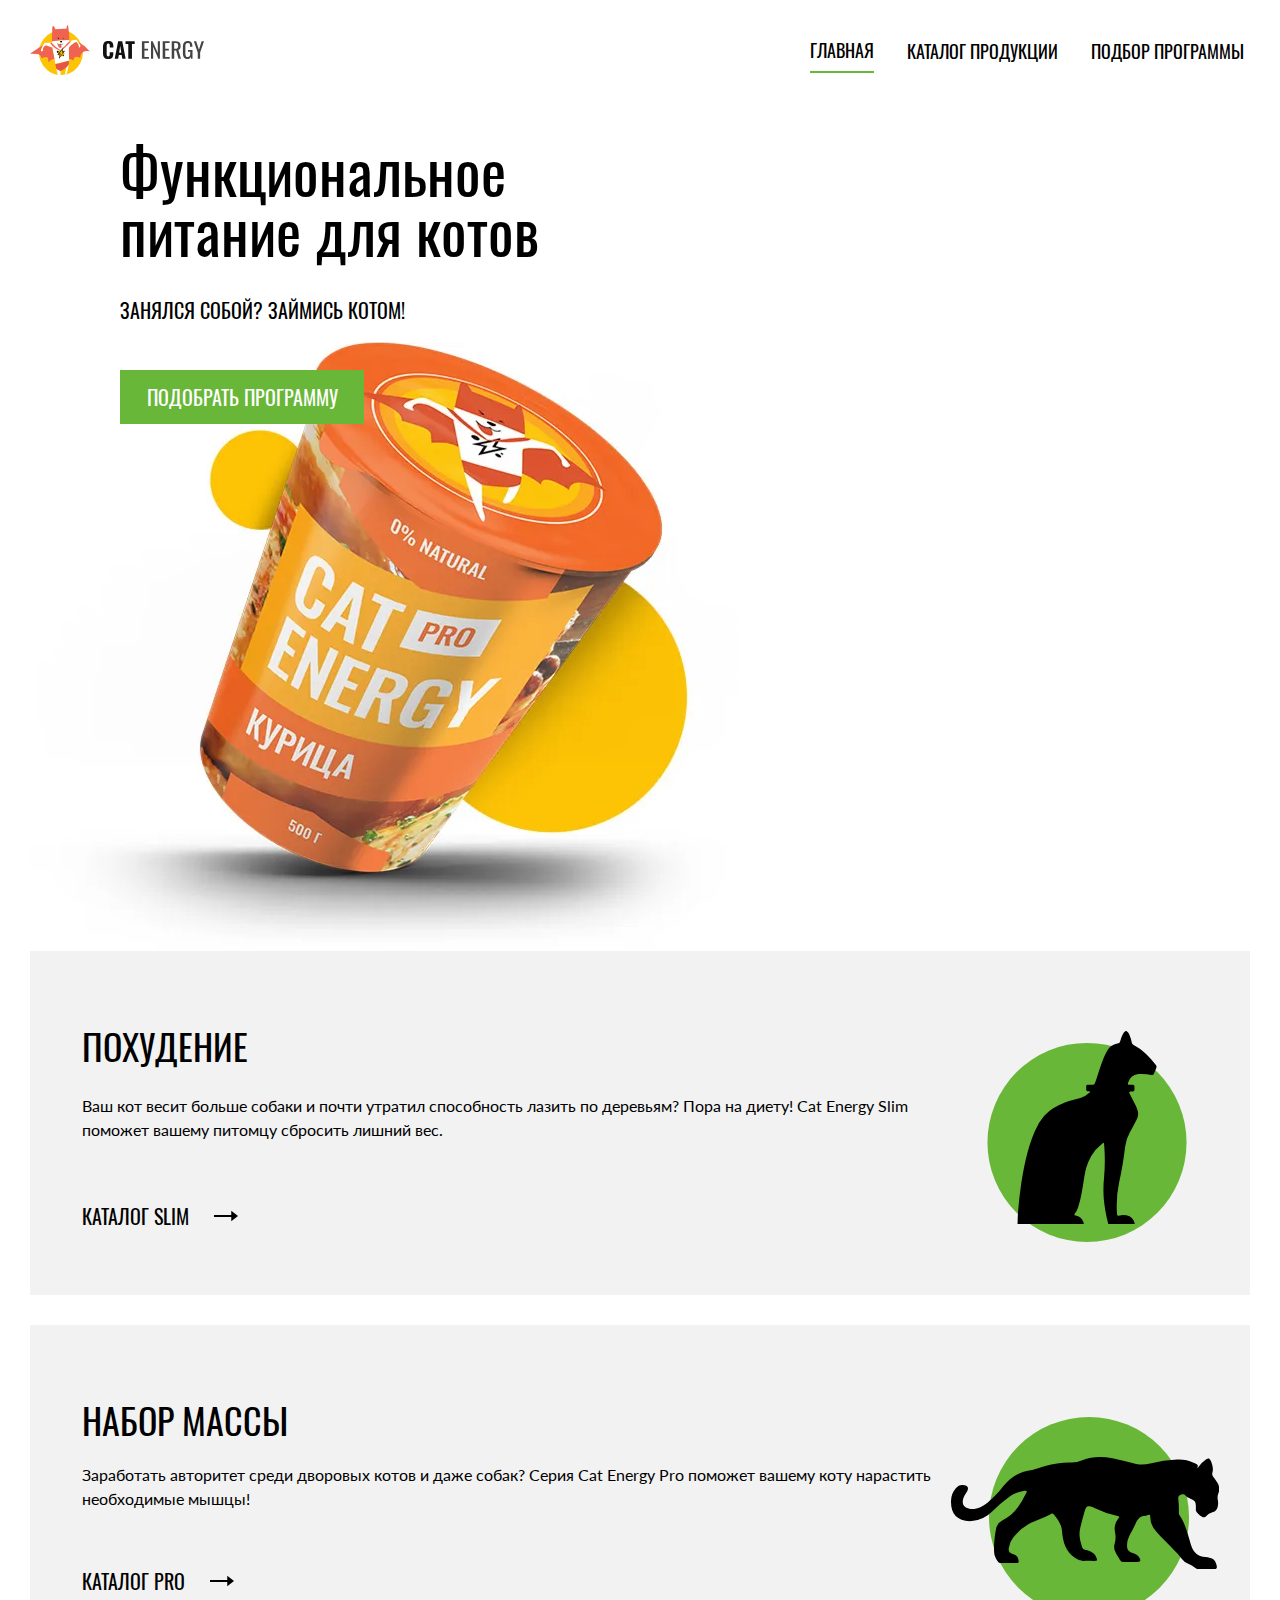
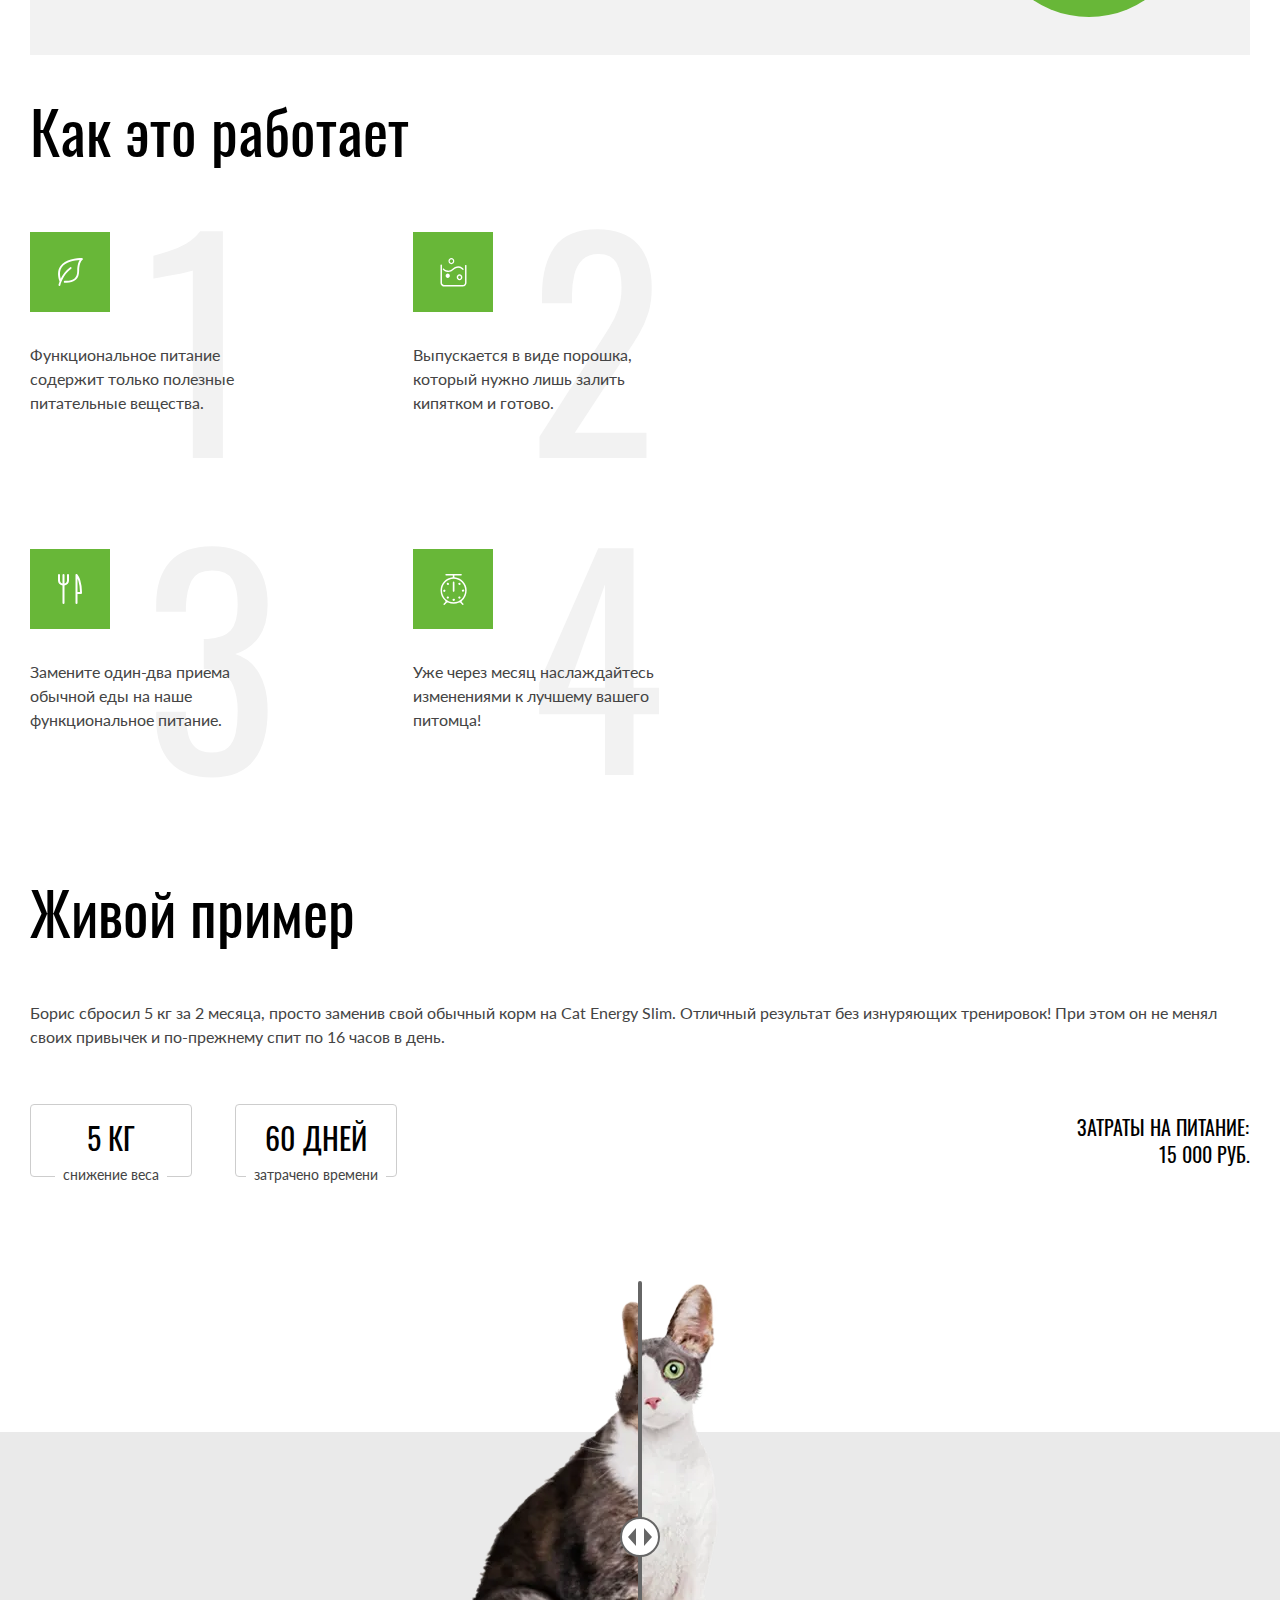
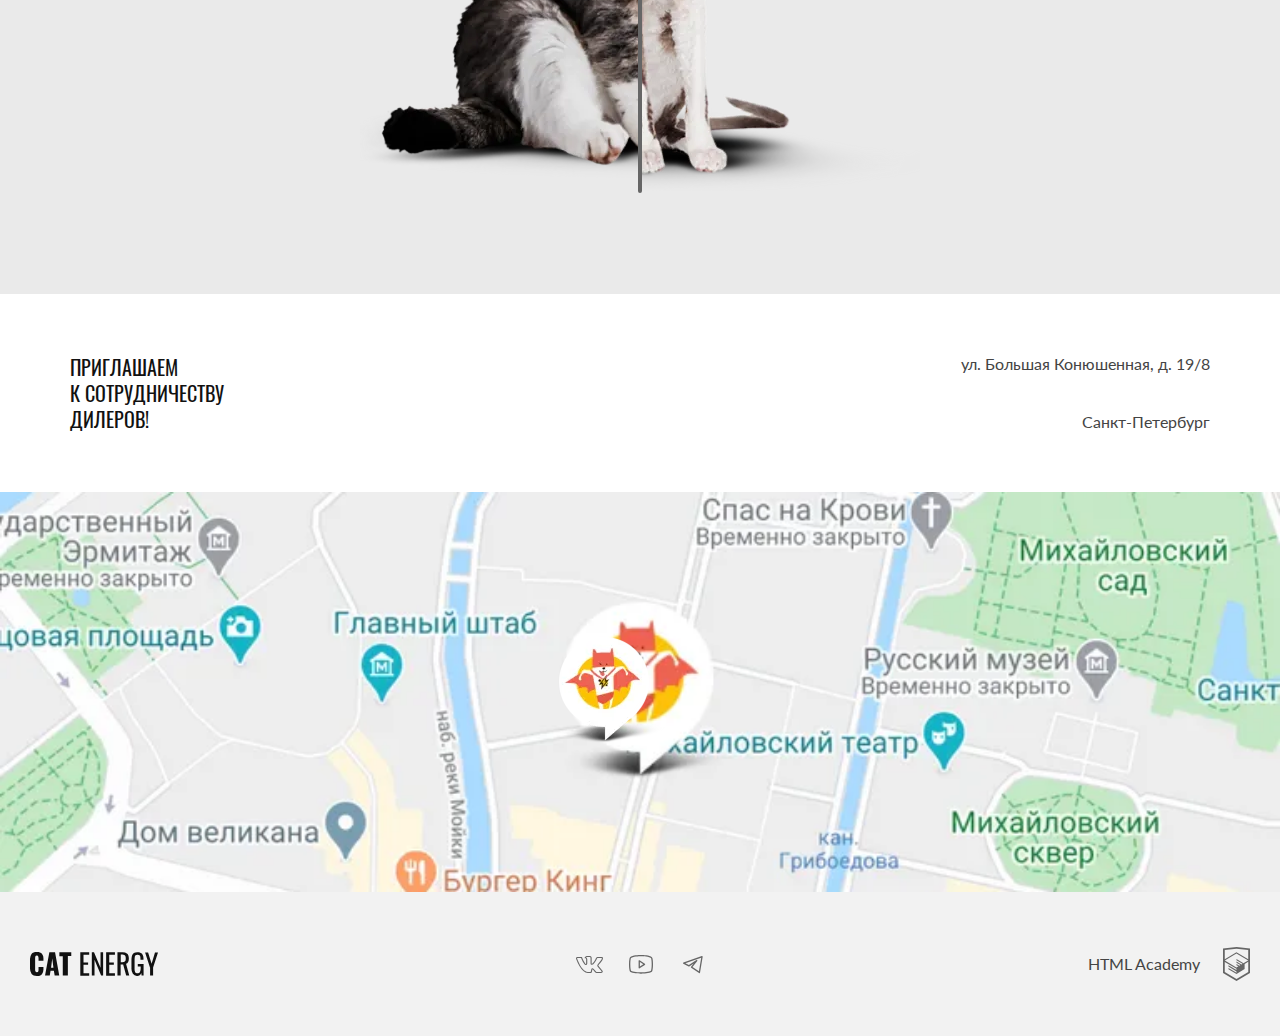
==== commit b70c960c: "Deploying to gh-pages from @ RubanDenis/2558211-cat-energy-32@36bd33018404ffbc76b4647261495602e4c51a" ====
--- a/index.html
+++ b/index.html
@@ -1 +1 @@
-<!DOCTYPE html><html class="page" lang="ru"><head><meta charset="UTF-8"><title>CAT ENERGY</title><meta name="viewport" content="width=device-width,initial-scale=1"><link rel="icon" href="favicon.ico"><link rel="icon" href="favicons/favicon.svg" type="image/svg+xml"><link rel="apple-touch-icon" href="favicons/apple-180x180.png"><link rel="manifest" href="manifest.webmanifest"><link rel="stylesheet" href="styles/styles.css"><script src="scripts/index.js" defer="defer"></script></head><body class="page__body"><header class="header header--main"><a class="header__logo" href="./index.html"><picture><source type="image/svg+xml" media="(min-width: 1440px)" srcset="./images/logo-desktop.svg" width="70" height="59"><source type="image/svg+xml" media="(min-width: 768px)" srcset="./images/logo-tablet.svg" width="60" height="50"><img class="header__logo-icon" src="./images/logo-mobile.svg" width="33" height="38" alt="Cat Energy"></picture><picture><source type="image/svg+xml" media="(min-width: 1440px)" srcset="./images/text-logo-desktop.svg" width="118" height="21"><source type="image/svg+xml" media="(min-width: 768px)" srcset="./images/text-logo-tablet.svg" width="101" height="18"><img class="header__logo-text" src="./images/text-logo-mobile.svg" width="101" height="18" alt="Текстовый логотип Cat Energy"></picture></a><nav class="navigation navigation--main navigation--close"><button class="navigation__toggle button button--transparent" type="button"><span class="visually-hidden">Открыть меню</span></button><ul class="navigation__list site-list site-list--main"><li class="site-list__item site-list__item--active"><a class="site-list__link" href="./index.html">Главная</a></li><li class="site-list__item"><a class="site-list__link" href="./catalog.html">Каталог продукции</a></li><li class="site-list__item"><a class="site-list__link" href="#">Подбор программы</a></li></ul></nav></header><main class="main-container"><section class="promo"><div class="promo__wrapper"><h1 class="promo__title">Функциональное питание для котов</h1><p class="promo__tagline">Занялся собой? Займись котом!</p><a class="promo__button button button--primary" href="#">Подобрать программу</a><picture><source media="(min-width: 1440px)" srcset="./images/promo-desktop@1x.webp, ./images/promo-desktop@2x.webp 2x" width="552" height="499" type="image/webp"><source media="(min-width: 768px)" srcset="./images/promo-tablet@1x.webp, ./images/promo-tablet@2x.webp 2x" width="709" height="609" type="image/webp"><source media="(min-width: 320px)" srcset="./images/promo-mobile@1x.webp, ./images/promo-mobile@2x.webp 2x" width="280" height="270" type="image/webp"><source media="(min-width: 1440px)" srcset="./images/promo-desktop@1x.png, ./images/promo-desktop@2x.png 2x" width="552" height="499" type="image/png"><source media="(min-width: 768px)" srcset="./images/promo-tablet@1x.png, ./images/promo-tablet@2x.png 2x" width="709" height="609" type="image/png"><img class="promo__image" src="./images/promo-mobile@1x.png" srcset="./images/promo-mobile@2x.png 2x" width="280" height="270" alt="Промо изображение кошачьего питания"></picture></div></section><section class="programs"><h2 class="visually-hidden">Программы</h2><article class="programs__element programs__element--slim"><h3 class="programs__title">похудение</h3><p class="programs__description">Ваш кот весит больше собаки и почти утратил способность лазить по деревьям? Пора на диету! Cat Energy Slim поможет вашему питомцу сбросить лишний вес.</p><a class="programs__link" href="#">каталог slim</a></article><article class="programs__element programs__element--pro"><h3 class="programs__title">набор массы</h3><p class="programs__description">Заработать авторитет среди дворовых котов и даже собак? Серия Cat Energy Pro поможет вашему коту нарастить необходимые мышцы!</p><a class="programs__link" href="#">каталог pro</a></article></section><section class="about"><h2 class="about__title">Как это работает</h2><ul class="about__list"><li class="about__item about__item--leaf"><p class="about__description">Функциональное питание содержит только полезные питательные вещества.</p></li><li class="about__item about__item--watter"><p class="about__description">Выпускается в виде порошка, который нужно лишь залить кипятком и готово.</p></li><li class="about__item about__item--eat"><p class="about__description">Замените один-два приема обычной еды на наше функциональное питание.</p></li><li class="about__item about__item--timer"><p class="about__description">Уже через месяц наслаждайтесь изменениями к лучшему вашего питомца!</p></li></ul></section><section class="example"><div class="example__wrapper"><h2 class="example__title">Живой пример</h2><p class="example__description">Борис сбросил 5 кг за 2 месяца, просто заменив свой обычный корм на Cat Energy Slim. Отличный результат без изнуряющих тренировок! При этом он не менял своих привычек и по-прежнему спит по 16 часов в день.</p><div class="example__list-wrapper"><ul class="example__list"><li class="example__item"><span class="example__value">5 КГ</span> <span class="example__item-description">снижение веса</span></li><li class="example__item"><span class="example__value">60 ДНЕЙ</span> <span class="example__item-description">затрачено времени</span></li></ul><p class="example__total"><span class="example__total-text">Затраты на питание:</span> <span class="example__total-value">15 000 РУБ.</span></p></div><div class="example__slider"><picture><source media="(min-width: 768px)" srcset="./images/before-tablet@1x.webp, ./images/before-tablet@2x.webp 2x" width="560" height="512" type="image/webp"><source media="(min-width: 320px)" srcset="./images/before-mobile@1x.webp, ./images/before-mobile@2x.webp 2x" width="280" height="256" type="image/webp"><source media="(min-width: 768px)" srcset="./images/before-tablet@1x.png, ./images/before-tablet@2x.png 2x" width="560" height="512" type="image/png"><img class="example__before" src="./images/before-mobile@1x.png" srcset="./images/before-mobile@2x.png 2x" width="280" height="256" alt="Кот до"></picture><button class="example__slider-button" type="button">\/</button><picture><source media="(min-width: 768px)" srcset="./images/after-tablet@1x.webp, ./images/after-tablet@2x.webp 2x" width="560" height="512" type="image/webp"><source media="(min-width: 320px)" srcset="./images/after-mobile@1x.webp, ./images/after-mobile@2x.webp 2x" width="280" height="256" type="image/webp"><source media="(min-width: 768px)" srcset="./images/after-tablet@1x.png, ./images/after-tablet@2x.png 2x" width="560" height="512" type="image/png"><img class="example__after" src="./images/after-mobile@1x.png" srcset="./images/after-mobile@2x.png 2x" width="280" height="256" alt="Кот после"></picture></div></div></section><section class="contacts"><h2 class="visually-hidden">Контакты</h2><div class="contacts__container contacts__container--desktop"><p class="contacts__message">приглашаем к сотрудничеству дилеров!</p><address class="contacts__address"><span class="contacts__street">ул. Большая Конюшенная, д. 19/8</span> <span class="contacts__city">Санкт-Петербург</span></address></div><iframe src="https://www.google.com/maps/embed?pb=!1m18!1m12!1m3!1d1998.6036257198223!2d30.320472477458367!3d59.93871916209349!2m3!1f0!2f0!3f0!3m2!1i1024!2i768!4f13.1!3m3!1m2!1s0x4696310fca145cc1%3A0x42b32648d8238007!2z0JHQvtC70YzRiNCw0Y8g0JrQvtC90Y7RiNC10L3QvdCw0Y8g0YPQuy4sIDE5LzgsINCh0LDQvdC60YIt0J_QtdGC0LXRgNCx0YPRgNCzLCAxOTExODY!5e0!3m2!1sru!2sru!4v1722879318812!5m2!1sru!2sru" style="border:0;" allowfullscreen="" loading="lazy" referrerpolicy="no-referrer-when-downgrade"></iframe></section></main><footer class="footer"><div class="footer__wrapper"><a class="footer__logo" href="./index.html"><img class="footer__logo-text" src="./images/footer-logo.svg" width="128" height="24" alt="Текстовый логотип Cat Energy"></a><ul class="social-list"><li class="social-list__item"><a class="social-list__link social-list__link--vk" href="#"><span class="visually-hidden">ВКонтакте</span></a></li><li class="social-list__item"><a class="social-list__link social-list__link--youtube" href="#"><span class="visually-hidden">Youtube</span></a></li><li class="social-list__item"><a class="social-list__link social-list__link--tg" href="#"><span class="visually-hidden">Telegram</span></a></li></ul><a class="copyright" href="https://htmlacademy.ru/intensive/adaptive"><span class="copyright__text">HTML Academy</span></a></div></footer></body></html>+<!DOCTYPE html><html class="page" lang="ru"><head><meta charset="UTF-8"><title>CAT ENERGY</title><meta name="viewport" content="width=device-width,initial-scale=1"><link rel="icon" href="favicon.ico"><link rel="icon" href="favicons/favicon.svg" type="image/svg+xml"><link rel="apple-touch-icon" href="favicons/apple-180x180.png"><link rel="manifest" href="manifest.webmanifest"><link rel="stylesheet" href="styles/styles.css"><link rel="preload" href="fonts/lato/Lato-Regular.woff2" type="font/woff2" as="font" crossorigin="anonymous"><link rel="preload" href="fonts/oswald/oswaldregular.woff2" type="font/woff2" as="font" crossorigin="anonymous"><script src="scripts/index.js" defer="defer"></script></head><body class="page__body"><header class="header header--main"><a class="header__logo" href="./index.html"><picture><source type="image/svg+xml" media="(min-width: 1440px)" srcset="./images/logo-desktop.svg" width="70" height="59"><source type="image/svg+xml" media="(min-width: 768px)" srcset="./images/logo-tablet.svg" width="60" height="50"><img class="header__logo-icon" src="./images/logo-mobile.svg" width="33" height="38" alt="Cat Energy"></picture><picture><source type="image/svg+xml" media="(min-width: 1440px)" srcset="./images/text-logo-desktop.svg" width="118" height="21"><source type="image/svg+xml" media="(min-width: 768px)" srcset="./images/text-logo-tablet.svg" width="101" height="18"><img class="header__logo-text" src="./images/text-logo-mobile.svg" width="101" height="18" alt="Текстовый логотип Cat Energy"></picture></a><nav class="navigation navigation--main navigation--close navigation--nojs"><button class="navigation__toggle button button--transparent" type="button"><span class="visually-hidden">Открыть меню</span></button><ul class="navigation__list site-list site-list--main"><li class="site-list__item site-list__item--active"><a class="site-list__link" href="./index.html">Главная</a></li><li class="site-list__item"><a class="site-list__link" href="./catalog.html">Каталог продукции</a></li><li class="site-list__item"><a class="site-list__link" href="#">Подбор программы</a></li></ul></nav></header><main class="main-container"><section class="promo"><div class="promo__wrapper"><h1 class="promo__title">Функциональное питание для котов</h1><p class="promo__tagline">Занялся собой? Займись котом!</p><a class="promo__button button button--primary" href="#">Подобрать программу</a><picture><source media="(min-width: 1440px)" srcset="./images/promo-desktop@1x.webp, ./images/promo-desktop@2x.webp 2x" width="552" height="499" type="image/webp"><source media="(min-width: 768px)" srcset="./images/promo-tablet@1x.webp, ./images/promo-tablet@2x.webp 2x" width="709" height="609" type="image/webp"><source media="(min-width: 320px)" srcset="./images/promo-mobile@1x.webp, ./images/promo-mobile@2x.webp 2x" width="280" height="270" type="image/webp"><source media="(min-width: 1440px)" srcset="./images/promo-desktop@1x.png, ./images/promo-desktop@2x.png 2x" width="552" height="499" type="image/png"><source media="(min-width: 768px)" srcset="./images/promo-tablet@1x.png, ./images/promo-tablet@2x.png 2x" width="709" height="609" type="image/png"><img class="promo__image" src="./images/promo-mobile@1x.png" srcset="./images/promo-mobile@2x.png 2x" width="280" height="270" alt="Промо изображение кошачьего питания"></picture></div></section><section class="programs"><h2 class="visually-hidden">Программы</h2><article class="programs__element programs__element--slim"><h3 class="programs__title">похудение</h3><p class="programs__description">Ваш кот весит больше собаки и почти утратил способность лазить по деревьям? Пора на диету! Cat Energy Slim поможет вашему питомцу сбросить лишний вес.</p><a class="programs__link" href="#">каталог slim</a></article><article class="programs__element programs__element--pro"><h3 class="programs__title">набор массы</h3><p class="programs__description">Заработать авторитет среди дворовых котов и даже собак? Серия Cat Energy Pro поможет вашему коту нарастить необходимые мышцы!</p><a class="programs__link" href="#">каталог pro</a></article></section><section class="about"><h2 class="about__title">Как это работает</h2><ul class="about__list"><li class="about__item about__item--leaf"><p class="about__description">Функциональное питание содержит только полезные питательные вещества.</p></li><li class="about__item about__item--watter"><p class="about__description">Выпускается в виде порошка, который нужно лишь залить кипятком и готово.</p></li><li class="about__item about__item--eat"><p class="about__description">Замените один-два приема обычной еды на наше функциональное питание.</p></li><li class="about__item about__item--timer"><p class="about__description">Уже через месяц наслаждайтесь изменениями к лучшему вашего питомца!</p></li></ul></section><section class="example"><div class="example__wrapper"><h2 class="example__title">Живой пример</h2><p class="example__description">Борис сбросил 5 кг за 2 месяца, просто заменив свой обычный корм на Cat Energy Slim. Отличный результат без изнуряющих тренировок! При этом он не менял своих привычек и по-прежнему спит по 16 часов в день.</p><div class="example__list-wrapper"><ul class="example__list"><li class="example__item"><span class="example__value">5 КГ</span> <span class="example__item-description">снижение веса</span></li><li class="example__item"><span class="example__value">60 ДНЕЙ</span> <span class="example__item-description">затрачено времени</span></li></ul><p class="example__total"><span class="example__total-text">Затраты на питание:</span> <span class="example__total-value">15 000 РУБ.</span></p></div><div class="example__slider"><picture><source media="(min-width: 768px)" srcset="./images/before-tablet@1x.webp, ./images/before-tablet@2x.webp 2x" width="560" height="512" type="image/webp"><source media="(min-width: 320px)" srcset="./images/before-mobile@1x.webp, ./images/before-mobile@2x.webp 2x" width="280" height="256" type="image/webp"><source media="(min-width: 768px)" srcset="./images/before-tablet@1x.png, ./images/before-tablet@2x.png 2x" width="560" height="512" type="image/png"><img class="example__before" src="./images/before-mobile@1x.png" srcset="./images/before-mobile@2x.png 2x" width="280" height="256" alt="Кот до"></picture><button class="example__slider-button" type="button">\/</button><picture><source media="(min-width: 768px)" srcset="./images/after-tablet@1x.webp, ./images/after-tablet@2x.webp 2x" width="560" height="512" type="image/webp"><source media="(min-width: 320px)" srcset="./images/after-mobile@1x.webp, ./images/after-mobile@2x.webp 2x" width="280" height="256" type="image/webp"><source media="(min-width: 768px)" srcset="./images/after-tablet@1x.png, ./images/after-tablet@2x.png 2x" width="560" height="512" type="image/png"><img class="example__after" src="./images/after-mobile@1x.png" srcset="./images/after-mobile@2x.png 2x" width="280" height="256" alt="Кот после"></picture></div></div></section><section class="contacts"><h2 class="visually-hidden">Контакты</h2><div class="contacts__container contacts__container--desktop"><p class="contacts__message">приглашаем<br>к сотрудничеству<br>дилеров!</p><address class="contacts__address"><span class="contacts__street">ул. Большая Конюшенная, д. 19/8</span> <span class="contacts__city">Санкт-Петербург</span></address></div><div class="contacts__map"><iframe src="https://www.google.com/maps/embed?pb=!1m18!1m12!1m3!1d1998.6036257198223!2d30.320472477458367!3d59.93871916209349!2m3!1f0!2f0!3f0!3m2!1i1024!2i768!4f13.1!3m3!1m2!1s0x4696310fca145cc1%3A0x42b32648d8238007!2z0JHQvtC70YzRiNCw0Y8g0JrQvtC90Y7RiNC10L3QvdCw0Y8g0YPQuy4sIDE5LzgsINCh0LDQvdC60YIt0J_QtdGC0LXRgNCx0YPRgNCzLCAxOTExODY!5e0!3m2!1sru!2sru!4v1722879318812!5m2!1sru!2sru" allowfullscreen="" loading="lazy" referrerpolicy="no-referrer-when-downgrade"></iframe></div></section></main><footer class="footer"><div class="footer__wrapper"><a class="footer__logo" href="./index.html"><img class="footer__logo-text" src="./images/footer-logo.svg" width="128" height="24" alt="Текстовый логотип Cat Energy"></a><ul class="social-list"><li class="social-list__item"><a class="social-list__link social-list__link--vk" href="#"><span class="visually-hidden">ВКонтакте</span></a></li><li class="social-list__item"><a class="social-list__link social-list__link--youtube" href="#"><span class="visually-hidden">Youtube</span></a></li><li class="social-list__item"><a class="social-list__link social-list__link--tg" href="#"><span class="visually-hidden">Telegram</span></a></li></ul><a class="copyright" href="https://htmlacademy.ru/intensive/adaptive"><span class="copyright__text">HTML Academy</span></a></div></footer></body></html>--- a/styles/styles.css
+++ b/styles/styles.css
@@ -1 +1 @@
-@font-face{font-family:Lato;font-weight:400;font-style:normal;font-display:swap;src:url(../fonts/lato/Lato-Regular.woff2)format("woff2")}@font-face{font-family:Oswald;font-weight:400;font-style:normal;font-display:swap;src:url(../fonts/oswald/oswaldregular.woff2)format("woff2")}*,:before,:after{box-sizing:border-box}body{margin:0;padding:0;font-family:Lato,Arial,sans-serif;font-size:16px;line-height:1.5;overflow-x:hidden}img{object-fit:contain;display:block}a{color:inherit;text-decoration:none}.visually-hidden{white-space:nowrap;-webkit-clip-path:inset(100%);clip-path:inset(100%);clip:rect(0 0 0 0);border:0;width:1px;height:1px;margin:-1px;padding:0;position:absolute;overflow:hidden}.button{text-align:center;text-transform:uppercase;cursor:pointer;border:none;font-family:Oswald,Arial,sans-serif;font-weight:400}.button--primary{color:#fff;background-color:#68b738}.button--secondary{color:#444;background-color:#f2f2f2}.button--transparent{background-color:#0000}.header{flex-direction:row;justify-content:space-between;align-items:center;width:100%;min-height:65px;margin:0 auto;padding:14px 20px;display:flex}@media (width>=768px){.header{align-self:flex-start;padding:25px 30px}}@media (width>=1440px){.header{max-width:1440px;padding:55px 110px}.header--main{z-index:10;position:absolute;top:0;left:0;right:0}}.header__logo{flex-direction:row;justify-content:space-between;align-items:center;gap:56px;display:flex}.header__logo:hover,.header__logo:focus-visible{opacity:.8}.header__logo:active{opacity:.6}@media (width>=768px){.header__logo{gap:13px}}@media (width>=1440px){.header__logo{width:202px;height:59px}}.navigation{color:#000;text-transform:uppercase;width:100%;font-family:Oswald,Arial,sans-serif;font-size:20px;font-weight:400;line-height:1}@media (width>=768px){.navigation{flex-direction:row;justify-content:flex-end;align-items:center;font-size:18px;line-height:1.33;display:flex}}@media (width>=1440px){.navigation{font-size:20px;line-height:1.5}.navigation--main{color:#fff}}.navigation__toggle{z-index:10;width:24px;height:24px;padding:0;position:absolute;top:24px;right:21px}.navigation__toggle:hover:before,.navigation__toggle:focus:before{opacity:.6}.navigation__toggle:active:before{opacity:.3}@media (width>=768px){.navigation__toggle{display:none}}.navigation--close .navigation__toggle:before{content:"";background-color:#000;width:24px;height:2px;display:block;position:absolute;top:0;left:0;box-shadow:0 8px #000,0 16px #000}.navigation--open .navigation__toggle{top:20px}.navigation--open .navigation__toggle:before,.navigation--open .navigation__toggle:after{content:"";background-color:#000;width:24px;height:2px;display:block;position:absolute}.navigation--open .navigation__toggle:before{box-shadow:none;transform:rotate(45deg)}.navigation--open .navigation__toggle:after{box-shadow:none;transform:rotate(-45deg)}.site-list{z-index:10;background-color:#fff;margin:0;padding:0;list-style:none;display:none;position:absolute;top:66px;left:0;right:0}@media (width>=768px){.site-list{flex-flow:wrap;justify-content:flex-end;align-items:center;gap:33px;display:flex;position:static}}@media (width>=1440px){.site-list{background-color:#0000}}.site-list--open{display:block}@media (width>=768px){.site-list--open{flex-direction:row;justify-content:flex-end;align-items:center;display:flex}}.site-list__item{text-align:center;border-top:1px solid #e6e6e6}@media (width>=768px){.site-list__item{border:none}.site-list__item--active{border-bottom:2px solid #68b738}}@media (width>=1440px){.site-list--main .site-list__item--active{border-bottom:2px solid #fff}}.site-list__link{padding:22px 10px 24px;display:block}.site-list__link:hover{opacity:.6}.site-list__link:active{opacity:.3}@media (width>=768px){.site-list__link{padding:0 0 8px}}@media (width>=1440px){.site-list__link{padding-bottom:6px}}.promo{color:#fff;z-index:2;background-color:#68b738;background-image:-webkit-image-set(url(../images/promo-cat-mobile@1x.webp) 1x type("image/webp"),url(../images/promo-cat-mobile@2x.webp) 2x type("image/webp"),url(../images/promo-cat-mobile@1x.png) 1x type("image/png"),url(../images/promo-cat-mobile@1x.png) 2x type("image/png"));background-image:image-set("../images/promo-cat-mobile@1x.webp" 1x type("image/webp"),"../images/promo-cat-mobile@2x.webp" 2x type("image/webp"),"../images/promo-cat-mobile@1x.png" 1x type("image/png"),"../images/promo-cat-mobile@1x.png" 2x type("image/png"));background-position:top;background-repeat:no-repeat;background-size:contain;width:100%;margin-bottom:20px;padding-top:27px;font-family:Oswald,Arial,sans-serif;position:relative}.promo:before{content:"";z-index:-1;background:linear-gradient(#68b738d9 63%,#fff 63%);width:100%;height:100%;display:block;position:absolute;top:0;left:0}@media (width>=768px){.promo{color:#000;background-color:#fff;background-image:none;padding:40px 30px 0}.promo:before{display:none}}@media (width>=1440px){.promo{background-image:-webkit-linear-gradient(90deg,#fff 50%,#68b738d9 50%),-webkit-image-set(url(../images/promo-cat-desktop@1x.webp) 1x type("image/webp"),url(../images/promo-cat-desktop@2x.webp) 2x type("image/webp"),url(../images/promo-cat-desktop@1x.png) 1x type("image/png"),url(../images/promo-cat-desktop@1x.png) 2x type("image/png"));background-image:linear-gradient(90deg,#fff 50%,#68b738d9 50%),image-set("../images/promo-cat-desktop@1x.webp" 1x type("image/webp"),"../images/promo-cat-desktop@2x.webp" 2x type("image/webp"),"../images/promo-cat-desktop@1x.png" 1x type("image/png"),"../images/promo-cat-desktop@1x.png" 2x type("image/png"));background-position:100%;background-repeat:repeat-x;background-size:auto contain;padding-top:0}}.promo__wrapper{text-align:center;flex-direction:column;justify-content:space-between;align-items:center;margin:0 auto;padding:0 20px;display:flex}@media (width>=768px){.promo__wrapper{text-align:start;align-items:flex-start;padding:0 30px}}@media (width>=1440px){.promo__wrapper{grid-template-columns:1fr 1fr;max-width:1440px;padding:0 110px;display:grid}}.promo__title{margin:0 0 25px;font-size:36px;font-weight:400;line-height:1}@media (width>=768px){.promo__title{width:420px;margin-bottom:40px;margin-left:90px;font-size:60px}}@media (width>=1440px){.promo__title{grid-column:1/2;width:auto;margin:224px 0 40px 80px}}.promo__tagline{text-transform:uppercase;margin:0 0 29px;font-size:14px;font-weight:400;line-height:1}@media (width>=768px){.promo__tagline{margin-bottom:50px;margin-left:90px;font-size:20px}}@media (width>=1440px){.promo__tagline{grid-column:1/2;margin:0 0 52px 80px}}.promo__button{order:1;width:100%;padding:10px 0;font-size:16px;line-height:1.25}@media (width>=768px){.promo__button{z-index:1;order:0;width:244px;margin-left:90px;padding:14px 26px;font-size:20px;line-height:1.3}}@media (width>=1440px){.promo__button{grid-column:1/2;margin:0 0 184px 80px}}@media (width>=768px){.promo__image{margin-top:-73px}}.programs{flex-direction:column;justify-content:space-between;align-items:center;gap:20px;margin:0 auto;padding:20px;display:flex}@media (width>=768px){.programs{gap:30px;padding:0 30px}}@media (width>=1440px){.programs{flex-direction:row;gap:80px;max-width:1440px;padding:82px 110px 71px}}.programs__element{background-color:#f2f2f2;grid-template-columns:50px 1fr 1fr;align-items:center;column-gap:20px;padding:21px 20px 0;font-weight:400;display:grid}@media (width>=768px){.programs__element{grid-template-columns:1fr 200px;align-items:start;column-gap:53px;padding:77px 63px 53px 52px}}@media (width>=1440px){.programs__element{grid-template-columns:auto 1fr;align-items:flex-end;column-gap:62px}.programs__element--slim{padding:41px 61px 55px 52px}.programs__element--pro{padding:47px 67px 55px 52px}}.programs__element--slim:before{content:"";background-image:url(../icons/stack.svg#cat-slim);background-position:50%;background-repeat:no-repeat;background-size:contain;grid-column:1/2;width:50px;height:53px;display:block}@media (width>=768px){.programs__element--slim:before{grid-area:1/2/4/3;justify-self:center;width:200px;height:211px}}@media (width>=1440px){.programs__element--slim:before{grid-area:1/1/2/2;width:100px;height:106px;margin-bottom:39px}}.programs__element--pro:before{content:"";background-image:url(../icons/stack.svg#cat-pro);background-position:50%;background-repeat:no-repeat;background-size:contain;grid-column:1/2;width:67px;height:50px;display:block;position:relative;left:-8px}@media (width>=768px){.programs__element--pro:before{grid-area:1/2/4/3;width:268px;height:200px;left:-38px}}@media (width>=1440px){.programs__element--pro:before{grid-area:1/1/2/2;width:134px;height:100px;margin-bottom:39px;margin-right:-19px;left:-19px}}.programs__title{color:#000;text-transform:uppercase;grid-column:2/4;margin:0;font-family:Oswald,Arial,sans-serif;font-size:24px;font-weight:400;line-height:1.54}@media (width>=768px){.programs__title{grid-area:1/1/2/2;margin-bottom:24px;font-size:36px;line-height:1}}@media (width>=1440px){.programs__title{grid-column:2/3;margin-bottom:73px}}.programs__description{color:#444;border-bottom:1px solid #d9d9d9;grid-column:1/4;margin:0;padding:22px 0 23px;font-family:Lato,Arial,sans-serif;font-size:14px;line-height:1.28}@media (width>=768px){.programs__description{color:#000;border:none;grid-area:2/1/3/2;margin-bottom:48px;padding:0;font-size:16px;line-height:1.5}}@media (width>=1440px){.programs__description{grid-column:1/3;margin-bottom:23px}}.programs__link{color:#000;text-transform:uppercase;flex-direction:row;grid-column:1/4;justify-content:flex-start;align-items:center;gap:15px;padding:15px 0 18px;font-family:Oswald,Arial,sans-serif;font-size:16px;line-height:1;display:flex}.programs__link:after{content:"";background:#000;width:24px;height:12px;display:block;-webkit-mask-image:url(../icons/stack.svg#arrow);mask-image:url(../icons/stack.svg#arrow);-webkit-mask-position:50%;mask-position:50%;-webkit-mask-size:contain;mask-size:contain;-webkit-mask-repeat:no-repeat;mask-repeat:no-repeat}.programs__link:active{opacity:.3}@media (width>=768px){.programs__link{grid-area:3/1/4/2;gap:25px;font-size:20px;line-height:1.5}}@media (width>=1440px){.programs__link{grid-column:1/3}}.about{margin:0 auto;padding:0 20px}@media (width>=768px){.about{padding:45px 30px 47px}}@media (width>=1440px){.about{max-width:1440px;padding:0 110px 69px}}.about__title{margin:0;font-family:Oswald,Arial,sans-serif;font-size:36px;font-weight:400;line-height:1.11}@media (width>=768px){.about__title{margin-bottom:32px;font-size:60px;line-height:1}}.about__list{color:#444;flex-direction:column;justify-content:space-between;align-items:center;gap:20px;margin:0;padding:40px 0 49px;font-family:Lato,Arial,sans-serif;font-size:14px;font-weight:400;line-height:1.28;list-style:none;display:flex}@media (width>=768px){.about__list{counter-reset:section;grid-template-columns:230px 245px;justify-content:flex-start;gap:37px 137px;padding:0;font-size:16px;line-height:1.5;display:grid}}@media (width>=1440px){.about__list{flex-direction:row;justify-content:space-between;align-items:center;gap:77px;display:flex}}.about__item{grid-template-columns:60px 1fr;align-items:center;gap:20px;display:grid}.about__item:before{background-color:#68b738;width:60px;height:60px}@media (width>=768px){.about__item{grid-template-columns:1fr;gap:31px;padding:40px 0 57px}.about__item:after{content:counter(section);counter-increment:section 1;color:#f2f2f2;z-index:-1;justify-self:end;font-family:Oswald,Arial,sans-serif;font-size:280px;font-weight:400;line-height:1;position:absolute}}.about__item--leaf:before{content:"";background-image:url(../icons/stack.svg#leaf);background-position:50%;background-repeat:no-repeat;background-size:30px 32px;width:60px;height:60px;display:block}@media (width>=1440px){.about__item--leaf:before{width:80px;height:80px}}.about__item--watter:before{content:"";background-image:url(../icons/stack.svg#watter);background-position:50%;background-repeat:no-repeat;background-size:27px 29px;width:60px;height:60px;display:block}@media (width>=1440px){.about__item--watter:before{width:80px;height:80px}}.about__item--eat:before{content:"";background-image:url(../icons/stack.svg#eat);background-position:50%;background-repeat:no-repeat;background-size:26px 30px;width:60px;height:60px;display:block}@media (width>=1440px){.about__item--eat:before{width:80px;height:80px}}.about__item--timer:before{content:"";background-image:url(../icons/stack.svg#timer);background-position:50%;background-repeat:no-repeat;background-size:27px 31px;width:60px;height:60px;display:block}@media (width>=1440px){.about__item--timer:before{width:80px;height:80px}}.about__description{margin:0}.example{background-color:#eaeaea;padding:25px 20px 40px}@media (width>=768px){.example{background-color:#fff;background-image:linear-gradient(0deg,#eaeaea 462px,#fff 462px);padding:45px 30px 101px}}@media (width>=1440px){.example{background-color:#f2f2f2;padding:19px 110px 75px}}.example__wrapper{flex-direction:column;justify-content:flex-start;align-items:normal;margin:0 auto;display:flex}@media (width>=1440px){.example__wrapper{grid-template-columns:1fr 1fr;gap:0 224px;max-width:1440px;display:grid}}.example__title{margin:0 0 40px;font-family:Oswald,Arial,sans-serif;font-size:36px;font-weight:400;line-height:1.11}@media (width>=768px){.example__title{margin-bottom:60px;font-size:60px;line-height:1}}@media (width>=1440px){.example__title{margin-bottom:146px}}.example__list-wrapper{margin-bottom:20px}@media (width>=768px){.example__list-wrapper{flex-direction:row;justify-content:space-between;align-items:flex-start;margin-bottom:99px;display:flex}}@media (width>=1440px){.example__list-wrapper{flex-direction:column;grid-column:1/2;justify-content:flex-start;align-items:flex-start;gap:55px;margin:0;display:flex}}.example__list{grid-template-columns:1fr 1fr;gap:32px;margin:0 0 20px;padding:0;list-style:none;display:grid}@media (width>=768px){.example__list{grid-template-columns:162px 162px;gap:43px;margin:0}}.example__item{flex-direction:column;justify-content:flex-start;align-items:center;display:flex}.example__description{color:#444;margin:0 0 20px;font-family:Lato,Arial,sans-serif;font-size:14px;font-weight:400;line-height:1.28}@media (width>=768px){.example__description{margin-bottom:55px;font-size:16px;line-height:1.5}}@media (width>=1440px){.example__description{grid-column:1/2;margin-bottom:69px}}.example__value{text-transform:uppercase;text-align:center;border:1px solid #cdcdcd;border-radius:4px;width:124px;padding:15px 0 17px;font-family:Oswald,Arial,sans-serif;font-size:24px;line-height:1}@media (width>=768px){.example__value{width:162px;padding:15px;font-size:30px;line-height:1.23}}.example__item-description{color:#444;text-transform:lowercase;text-align:center;background-color:#eaeaea;width:70%;margin:0;padding:0 10%;font-family:Lato,Arial,sans-serif;font-size:12px;line-height:1;position:relative;top:-9px}@media (width>=768px){.example__item-description{background-color:#fff;width:auto;padding:0 5%;font-size:14px}}@media (width>=1440px){.example__item-description{background-color:#eaeaea}}.example__total{text-transform:uppercase;text-align:center;margin:0;font-family:Oswald,Arial,sans-serif;font-size:14px;line-height:1.42}@media (width>=768px){.example__total{flex-direction:column;justify-content:space-between;align-items:flex-end;font-size:20px;line-height:1;display:flex}}@media (width>=1440px){.example__total{flex-direction:row;justify-content:space-between;align-items:center;gap:63px;display:flex}}.example__slider{grid-template-columns:1fr auto 1fr;width:280px;height:256px;margin:0 auto;display:grid;overflow:hidden}@media (width>=768px){.example__slider{width:560px;height:512px}}@media (width>=1440px){.example__slider{grid-area:1/2/4/3}}.example__before{object-fit:cover;object-position:left;grid-area:1/1/auto/2;width:100%;height:100%}.example__after{object-fit:cover;object-position:right;grid-area:1/3/auto/4;width:100%;height:100%}.example__slider-button{cursor:col-resize;background-color:#666;border:none;border-radius:4px;grid-column:2/3;width:4px;padding:0;position:relative}.example__slider-button:before{content:"";background-color:#fff;border:2px solid #666;border-radius:50%;width:40px;height:40px;display:block;position:absolute;top:calc(50% - 20px);left:-18px}.example__slider-button:after{content:"";background-color:#666;width:24px;height:18px;display:block;position:absolute;top:calc(50% - 9px);left:-10px;-webkit-mask-image:url(../icons/stack.svg#slider-btn);mask-image:url(../icons/stack.svg#slider-btn);-webkit-mask-position:50%;mask-position:50%;-webkit-mask-size:contain;mask-size:contain;-webkit-mask-repeat:no-repeat;mask-repeat:no-repeat}.catalog{margin:0 auto;padding:27px 0 0}@media (width>=768px){.catalog{padding:65px 30px 0}}@media (width>=1440px){.catalog{max-width:1440px;padding:19px 110px 0}}.catalog__title{margin:0 0 41px;padding:0 20px;font-family:Oswald,Arial,sans-serif;font-size:36px;font-weight:400;line-height:1}@media (width>=768px){.catalog__title{margin-bottom:84px;padding:0;font-size:60px}}.catalog__list{flex-direction:column;justify-content:flex-start;align-items:center;margin:0;padding:0;list-style:none;display:flex}@media (width>=768px){.catalog__list{grid-template-rows:1fr;grid-template-columns:1fr 1fr;gap:60px;display:grid}}@media (width>=1440px){.catalog__list{grid-template-columns:repeat(auto-fit,245px);gap:63px 80px}}.product{grid-template-columns:1fr 1fr;width:100%;margin:0 auto;padding:20px 20px 25px;display:grid}@media (width>=768px){.product{background-image:linear-gradient(#fff 81px,#f2f2f2 81px);flex-direction:column;justify-content:space-between;align-items:center;width:324px;padding:0 37px 40px;display:flex}}@media (width>=1440px){.product{width:245px;padding:0 38px 40px}}.product__image-link{flex-direction:row;grid-area:1/1/3/2;justify-content:center;align-items:center;width:140px;height:107px;margin:0 auto;display:flex}@media (width>=768px){.product__image-link{width:200px;height:210px;margin-bottom:22px}}@media (width>=1440px){.product__image-link{width:169px;height:210px;margin-bottom:12px}}.product__link{grid-column:2/3;width:80px;margin-bottom:14px;display:inline-block}@media (width>=768px){.product__link{text-align:center;width:135px;margin-bottom:20px}}@media (width>=1440px){.product__link{width:140px;margin-bottom:23px}}.product__title{color:#222;text-transform:uppercase;margin:0;font-family:Oswald,Arial,sans-serif;font-size:16px;font-weight:400;line-height:1.25}@media (width>=768px){.product__title{font-size:20px;line-height:1.2}}.product__details{grid-column:2/3;margin-bottom:17px}@media (width>=768px){.product__details{margin-bottom:37px}}@media (width>=1440px){.product__details{margin-bottom:32px}}.product__button{grid-column:1/3;width:280px;margin:0 auto;padding:10px 0;font-size:16px;line-height:1.25;display:block}@media (width>=768px){.product__button{width:250px}}@media (width>=1440px){.product__button{width:169px}}.product-info{flex-direction:column;justify-content:space-between;align-items:center;padding:0;list-style:none;display:flex}@media (width>=768px){.product-info{width:100%}}.product-info__row{color:#444;flex-direction:row;justify-content:space-between;align-items:center;width:100%;font-family:Lato,Arial,sans-serif;font-size:12px;font-weight:400;line-height:1.33;display:flex}@media (width>=768px){.product-info__row{font-size:16px;line-height:1.25}}.more-products{text-align:center;flex-direction:column;justify-content:flex-start;align-items:center;width:100%;padding:25px 20px 24px;display:flex}.more-products:before{content:"";background-image:url(../icons/stack.svg#plus);background-position:50%;background-repeat:no-repeat;background-size:contain;width:30px;height:30px;margin-bottom:23px;display:block}@media (width>=768px){.more-products:before{width:60px;height:60px;margin-bottom:50px}}@media (width>=1440px){.more-products:before{margin-bottom:40px}}@media (width>=768px){.more-products{align-self:flex-end;width:324px;padding:50px 37px 40px;box-shadow:0 0 0 2px #f2f2f2}}@media (width>=1440px){.more-products{width:245px}}.more-products__title{color:#111;text-transform:uppercase;margin-bottom:8px;font-family:Oswald,Arial,sans-serif;font-size:16px;font-weight:400;line-height:1.25}@media (width>=768px){.more-products__title{width:170px;margin-bottom:23px;font-size:20px;line-height:1.2}}@media (width>=1440px){.more-products__title{margin-bottom:26px}}.more-products__text{color:#444;margin-bottom:21px;font-family:Lato,Arial,sans-serif;font-size:12px;font-weight:400;line-height:1.33}@media (width>=768px){.more-products__text{width:170px;margin-bottom:82px;font-size:16px;line-height:1.12}}@media (width>=1440px){.more-products__text{margin-bottom:90px}}.more-products__button{width:280px;padding:10px;font-size:16px;line-height:1.25}@media (width>=768px){.more-products__button{width:250px}}@media (width>=1440px){.more-products__button{width:169px}}.additional-products{flex-direction:column;justify-content:flex-start;align-items:normal;margin:0 auto;padding:25px 20px 0;display:flex}@media (width>=768px){.additional-products{padding:74px 30px 0}}@media (width>=1440px){.additional-products{max-width:1440px;padding:71px 110px 0}}.additional-products__wrapper{flex-direction:column;justify-content:flex-start;align-items:normal;gap:35px;display:flex}@media (width>=768px){.additional-products__wrapper{gap:70px}}@media (width>=1440px){.additional-products__wrapper{flex-direction:row;gap:80px}}.additional-products__title{margin:0 0 36px;font-family:Oswald,Arial,sans-serif;font-size:24px;font-weight:400;line-height:1}@media (width>=768px){.additional-products__title{margin-bottom:80px;font-size:32px}}@media (width>=1440px){.additional-products__title{font-size:40px}}.additional-products__list{flex-direction:column;justify-content:space-between;align-items:center;gap:31px;width:100%;margin:0;padding:0;list-style:none;display:flex}@media (width>=1440px){.additional-products__list{gap:0;margin:0}}.additional-products__item{width:100%}@media (width>=1440px){.additional-products__present{width:245px}}.additional-product{flex-direction:column;justify-content:flex-start;align-items:normal;display:flex}@media (width>=768px){.additional-product{grid-template-columns:1fr 1fr;padding:26px 38px 28px;display:grid}}@media (width>=1440px){.additional-product{grid-template-columns:1fr 1fr 1fr;padding:15px 0}}.additional-product__title{color:#222;text-transform:uppercase;margin:0 0 13px;font-family:Oswald,Arial,sans-serif;font-size:16px;font-weight:400;line-height:1}@media (width>=768px){.additional-product__title{grid-area:1/1/2/2;margin-bottom:25px;font-size:20px;line-height:1.25}}@media (width>=1440px){.additional-product__title{margin:0}}.additional-product__details{margin:0 0 15px}@media (width>=768px){.additional-product__details{grid-area:1/2/2/3;margin-bottom:25px}}@media (width>=1440px){.additional-product__details{margin:0}}.additional-product__button{width:100%;margin:0 auto;padding:10px;font-size:16px;line-height:1.25;display:block}@media (width>=768px){.additional-product__button{grid-area:2/1/3/3}}@media (width>=1440px){.additional-product__button{grid-area:1/3/2/4;justify-self:end;width:244px;margin:0}}.additional-product-info{color:#444;flex-direction:row;justify-content:space-between;align-items:center;font-family:Lato,Arial,sans-serif;font-size:14px;font-weight:400;line-height:1;display:flex}@media (width>=768px){.additional-product-info{justify-content:flex-end;gap:50px;font-size:16px;line-height:1.25}}@media (width>=1440px){.additional-product-info{justify-content:space-between}}.present{z-index:1;background-color:#68b738;background-image:-webkit-image-set(url(../images/present-cat-mobile@1x.webp) 1x type("image/webp"),url(../images/present-cat-mobile@2x.webp) 2x type("image/webp"),url(../images/present-cat-mobile@1x.png) 1x type("image/png"),url(../images/present-cat-mobile@2x.png) 2x type("image/png"));background-image:image-set("../images/present-cat-mobile@1x.webp" 1x type("image/webp"),"../images/present-cat-mobile@2x.webp" 2x type("image/webp"),"../images/present-cat-mobile@1x.png" 1x type("image/png"),"../images/present-cat-mobile@2x.png" 2x type("image/png"));background-position:50%;background-repeat:no-repeat;background-size:cover;flex-direction:column;justify-content:space-between;align-items:center;gap:48px;padding:59px 61px 41px 58px;display:flex;position:relative}.present:before{content:"";z-index:3;background-image:url(../icons/stack.svg#present);background-position:50%;background-repeat:no-repeat;background-size:contain;width:78px;height:81px;display:block;position:relative}@media (width>=768px){.present:before{width:80px;height:83px}}.present:after{content:"";z-index:2;background-color:#68b738d9;width:100%;height:100%;display:block;position:absolute;top:0;left:0}@media (width>=768px){.present{background-image:-webkit-image-set(url(../images/present-cat-tablet@1x.webp) 1x type("image/webp"),url(../images/present-cat-tablet@2x.webp) 2x type("image/webp"),url(../images/present-cat-tablet@1x.png) 1x type("image/png"),url(../images/present-cat-tablet@2x.png) 2x type("image/png"));background-image:image-set("../images/present-cat-tablet@1x.webp" 1x type("image/webp"),"../images/present-cat-tablet@2x.webp" 2x type("image/webp"),"../images/present-cat-tablet@1x.png" 1x type("image/png"),"../images/present-cat-tablet@2x.png" 2x type("image/png"));flex-direction:row;padding:71px 125px 69px 77px}}@media (width>=1440px){.present{background-image:-webkit-image-set(url(../images/present-cat-desktop@1x.webp) 1x type("image/webp"),url(../images/present-cat-desktop@2x.webp) 2x type("image/webp"),url(../images/present-cat-desktop@1x.png) 1x type("image/png"),url(../images/present-cat-desktop@2x.png) 2x type("image/png"));background-image:image-set("../images/present-cat-desktop@1x.webp" 1x type("image/webp"),"../images/present-cat-desktop@2x.webp" 2x type("image/webp"),"../images/present-cat-desktop@1x.png" 1x type("image/png"),"../images/present-cat-desktop@2x.png" 2x type("image/png"));flex-direction:column;padding:56px 42px 43px}}.present__text{color:#fff;z-index:3;text-align:center;margin:0;font-family:Lato,Arial,sans-serif;font-size:16px;font-weight:400;line-height:1.25;position:relative}@media (width>=768px){.present__text{text-align:left;width:161px}}@media (width>=1440px){.present__text{text-align:center}}.promotions{padding:40px 20px}@media (width>=768px){.promotions{padding:80px 68px}}@media (width>=1440px){.promotions{padding:96px 110px 104px}}.promotions__title{margin:0 0 32px;font-family:Oswald,Arial,sans-serif;font-size:24px;font-weight:400;line-height:1}@media (width>=768px){.promotions__title{margin-bottom:66px;font-size:32px}}@media (width>=1440px){.promotions__title{margin-bottom:72px;font-size:40px}}.promotions__text{color:#000;text-align:center;margin:0 auto 24px;font-family:Oswald,Arial,sans-serif;font-size:16px;font-weight:400;line-height:1.5}@media (width>=768px){.promotions__text{width:82%;font-size:24px;line-height:1.33}}.promotions__form{flex-direction:column;justify-content:space-between;align-items:normal;gap:16px;margin:0 auto;display:flex}@media (width>=768px){.promotions__form{flex-direction:row;justify-content:flex-start;align-items:center;gap:0;display:flex}}@media (width>=1440px){.promotions__form{width:52%}}.promotions__input{color:#444;text-transform:uppercase;border:1px solid #cdcdcd;padding:12px;font-family:Oswald,Arial,sans-serif;font-size:20px;font-weight:400;line-height:1.5}@media (width>=768px){.promotions__input{width:100%}}.promotions__button{padding:15px;font-size:20px;line-height:1.3}@media (width>=768px){.promotions__button{width:256px}}@media (width>=1440px){.contacts{grid-template-columns:1fr 85% 1fr;justify-content:flex-start;display:grid}}.contacts__container{background-color:#fff;grid-template-columns:1fr 1fr;justify-content:center;margin:0 auto;padding:26px 20px;display:grid}@media (width>=768px){.contacts__container{gap:308px;padding:61px 70px}}@media (width>=1440px){.contacts__container{z-index:1;grid-area:1/2/2/3;grid-template-columns:163px 157px;gap:87px;width:565px;margin:95px 110px 106px;padding:60px 78px 60px 80px}}.contacts__message{text-transform:uppercase;color:#111;margin:0;font-family:Oswald,Arial,sans-serif;line-height:1.25}@media (width>=768px){.contacts__message{font-size:20px;line-height:1.3}}.contacts__address{color:#444;flex-direction:column;justify-content:space-between;align-items:flex-start;font-family:Lato,Arial,sans-serif;font-size:14px;font-style:normal;line-height:1.42;display:flex}@media (width>=768px){.contacts__address{text-align:right;align-items:flex-end;gap:20px;font-size:16px;line-height:1.25}}.contacts iframe{margin:none;border:none;width:100%;height:362px;display:block}@media (width>=768px){.contacts iframe{height:400px}}@media (width>=1440px){.contacts iframe{grid-area:1/1/2/5;height:100%}}.footer{background-color:#f2f2f2;width:100%}.footer__wrapper{flex-direction:column;justify-content:space-between;align-items:center;margin:0 auto;padding:20px;display:flex}@media (width>=768px){.footer__wrapper{flex-direction:row;padding:55px 30px}}@media (width>=1440px){.footer__wrapper{max-width:1440px;padding:66px 110px}}.footer__logo{border-bottom:1px solid #d9d9d9;padding:20px 0;display:block}@media (width>=768px){.footer__logo{border:none;padding:6px 0}}.social-list{border-bottom:1px solid #d9d9d9;flex-direction:row;justify-content:space-between;align-items:center;gap:24px;margin:0;padding:20px 0;list-style:none;display:flex}@media (width>=768px){.social-list{border:none;padding:0}}.social-list__link--vk{content:"";background:#666;width:28px;height:22px;display:block;-webkit-mask-image:url(../icons/stack.svg#vk);mask-image:url(../icons/stack.svg#vk);-webkit-mask-position:50%;mask-position:50%;-webkit-mask-size:contain;mask-size:contain;-webkit-mask-repeat:no-repeat;mask-repeat:no-repeat}.social-list__link--youtube{content:"";background:#666;width:28px;height:22px;display:block;-webkit-mask-image:url(../icons/stack.svg#youtube);mask-image:url(../icons/stack.svg#youtube);-webkit-mask-position:50%;mask-position:50%;-webkit-mask-size:contain;mask-size:contain;-webkit-mask-repeat:no-repeat;mask-repeat:no-repeat}.social-list__link--tg{content:"";background:#666;width:28px;height:22px;display:block;-webkit-mask-image:url(../icons/stack.svg#tg);mask-image:url(../icons/stack.svg#tg);-webkit-mask-position:50%;mask-position:50%;-webkit-mask-size:contain;mask-size:contain;-webkit-mask-repeat:no-repeat;mask-repeat:no-repeat}.social-list__link:hover,.social-list__link:focus{background-color:#68b738}.social-list__link:active{opacity:.3;background-color:#68b738}.copyright{color:#444;flex-direction:row;justify-content:space-between;align-items:center;width:100%;margin:20px 0;font-family:Lato,Arial,sans-serif;font-size:16px;line-height:1.25;display:flex}.copyright:after{content:"";background:#666;width:27px;height:34px;display:block;-webkit-mask-image:url(../icons/stack.svg#academy);mask-image:url(../icons/stack.svg#academy);-webkit-mask-position:50%;mask-position:50%;-webkit-mask-size:contain;mask-size:contain;-webkit-mask-repeat:no-repeat;mask-repeat:no-repeat}.copyright:hover:after,.copyright:focus:after,.copyright:active:after{background-color:#68b738}.copyright:active{opacity:.3}@media (width>=768px){.copyright{justify-content:flex-end;gap:23px;width:auto}}+@font-face{font-family:Lato;font-weight:400;font-style:normal;font-display:swap;src:url(../fonts/lato/Lato-Regular.woff2)format("woff2")}@font-face{font-family:Oswald;font-weight:400;font-style:normal;font-display:swap;src:url(../fonts/oswald/oswaldregular.woff2)format("woff2")}*,:before,:after{box-sizing:border-box}body{margin:0;padding:0;font-family:Lato,Arial,sans-serif;font-size:16px;line-height:1.5;overflow-x:hidden}picture,source{display:contents}img{object-fit:contain;display:block}a{color:inherit;text-decoration:none}.visually-hidden{white-space:nowrap;-webkit-clip-path:inset(100%);clip-path:inset(100%);clip:rect(0 0 0 0);border:0;width:1px;height:1px;margin:-1px;padding:0;position:absolute;overflow:hidden}.button{text-align:center;text-transform:uppercase;cursor:pointer;border:none;font-family:Oswald,Arial,sans-serif;font-weight:400}.button:focus-visible{outline:none}.button[disabled]{pointer-events:none;cursor:default;opacity:.7}.button--primary{color:#fff;background-color:#68b738}.button--primary:hover,.button--primary:focus-visible{background-color:#5eaa2f;outline:none}.button--primary:active{color:#ffffff4d;background-color:#5eaa2f}.button--secondary{color:#444;background-color:#f2f2f2}.button--secondary:hover,.button--secondary:focus-visible,.button--secondary:active{background-color:#ebebeb;outline:none}.button--transparent{background-color:#0000}.header{flex-flow:wrap;justify-content:space-between;align-items:center;width:100%;min-height:65px;margin:0 auto;display:flex}@media (width>=768px){.header{flex-wrap:nowrap;align-self:flex-start;padding:25px 30px}}@media (width>=1440px){.header{max-width:1440px;padding:55px 110px}.header--main{z-index:10;position:absolute;top:0;left:0;right:0}}.header--catalog:after{content:"";background-color:#d9d9d9;width:100%;height:1px;display:block;position:static}@media (width>=768px){.header--catalog{padding-top:24px}.header--catalog:after{display:none}}@media (width>=1440px){.header--catalog{padding-top:55px}}.header__logo{flex-direction:row;justify-content:space-between;align-items:center;gap:56px;padding:13px 20px;display:flex}.header__logo:hover,.header__logo:focus-visible{opacity:.8;outline:none}.header__logo:active{opacity:.6}.header__logo[disabled]{pointer-events:none;cursor:default;opacity:.7}@media (width>=768px){.header__logo{gap:13px;padding:0}}@media (width>=1440px){.header__logo{gap:14px;width:202px;height:59px}}.header__logo-text--catalog{margin-top:5px}.navigation{color:#000;text-transform:uppercase;width:100%;font-family:Oswald,Arial,sans-serif;font-size:20px;font-weight:400;line-height:1}@media (width>=768px){.navigation{flex-direction:row;justify-content:flex-end;align-self:flex-end;align-items:center;padding:0 6px 2px 0;font-size:18px;line-height:1.33;display:flex}}@media (width>=1440px){.navigation{align-self:self-start;padding:0;font-size:20px;line-height:1.5}.navigation--main{color:#fff}}.navigation__toggle{z-index:10;width:24px;height:24px;padding:0;position:absolute;top:23px;right:21px}.navigation__toggle:hover:before,.navigation__toggle:focus-visible:before{opacity:.6;outline:none}.navigation__toggle:active:before{opacity:.3}@media (width>=768px){.navigation__toggle{display:none}}.navigation--close .navigation__toggle:before{content:"";background-color:#000;width:24px;height:2px;display:block;position:absolute;top:0;left:0;box-shadow:0 8px #000,0 16px #000}.navigation--open .navigation__toggle{top:20px}.navigation--open .navigation__toggle:before,.navigation--open .navigation__toggle:after{content:"";background-color:#000;width:24px;height:2px;display:block;position:absolute}.navigation--open .navigation__toggle:before{box-shadow:none;transform:rotate(45deg)}.navigation--open .navigation__toggle:after{box-shadow:none;transform:rotate(-45deg)}.navigation--nojs{min-height:0;position:static}.navigation--nojs .navigation__toggle{display:none}.navigation--nojs .site-list{display:block}.site-list{background-color:#fff;margin:0;padding:0;list-style:none;display:none}@media (width>=768px){.site-list{flex-flow:wrap;justify-content:flex-end;align-items:center;gap:33px;display:flex;position:static}}@media (width>=1440px){.site-list{background-color:#0000}}.site-list--open{z-index:10;display:block;position:absolute;top:65px;left:0;right:0}@media (width>=768px){.site-list--open{flex-direction:row;justify-content:flex-end;align-items:center;display:flex}}.site-list__item{text-align:center;border-top:1px solid #e6e6e6}.site-list__item:last-child{border-bottom:1px solid #e6e6e6}@media (width>=768px){.site-list__item{border:none}.site-list__item:last-child{border-bottom:none}.site-list__item--active{border-bottom:2px solid #68b738}}@media (width>=1440px){.site-list--main .site-list__item--active{border-bottom:2px solid #fff}}.site-list__link{padding:22px 10px 23px;display:block}.site-list__link:hover,.site-list__link:focus-visible{opacity:.6;outline:none}.site-list__link:active{opacity:.3}.site-list__link[disabled]{pointer-events:none;cursor:default;opacity:.7}@media (width>=768px){.site-list__link{padding:0 0 8px}}@media (width>=1440px){.site-list__link{padding:16px 0 6px 1px}}.promo{color:#fff;width:100%;margin-bottom:20px;padding-top:27px;font-family:Oswald,Arial,sans-serif;position:relative;overflow-x:hidden}.promo:before{content:"";z-index:-1;background-image:-webkit-linear-gradient(90deg,#68b738d9,#68b738d9),-webkit-image-set(url(../images/promo-cat-mobile@1x.webp) 1x type("image/webp"),url(../images/promo-cat-mobile@2x.webp) 2x type("image/webp"),url(../images/promo-cat-mobile@1x.png) 1x type("image/png"),url(../images/promo-cat-mobile@2x.png) 2x type("image/png")),-webkit-linear-gradient(90deg,#444,#444);background-image:linear-gradient(90deg,#68b738d9,#68b738d9),image-set("../images/promo-cat-mobile@1x.webp" 1x type("image/webp"),"../images/promo-cat-mobile@2x.webp" 2x type("image/webp"),"../images/promo-cat-mobile@1x.png" 1x type("image/png"),"../images/promo-cat-mobile@2x.png" 2x type("image/png")),linear-gradient(90deg,#444,#444);background-position:bottom;background-repeat:no-repeat;background-size:auto;width:100%;height:auto;margin-bottom:176px;display:block;position:absolute;inset:0}@media (width>=768px){.promo{color:#000;background-color:#fff;margin-bottom:0;padding:40px 30px 0}.promo:before{display:none}}@media (width>=1440px){.promo{background-color:#0000;padding-top:0}.promo:before{content:"";z-index:0;background-image:-webkit-linear-gradient(#68b738d9,#68b738d9),-webkit-image-set(url(../images/promo-cat-desktop@1x.webp) 1x type("image/webp"),url(../images/promo-cat-desktop@2x.webp) 2x type("image/webp"),url(../images/promo-cat-desktop@1x.png) 1x type("image/png"),url(../images/promo-cat-desktop@2x.png) 2x type("image/png")),-webkit-linear-gradient(90deg,#444,#444);background-image:linear-gradient(#68b738d9,#68b738d9),image-set("../images/promo-cat-desktop@1x.webp" 1x type("image/webp"),"../images/promo-cat-desktop@2x.webp" 2x type("image/webp"),"../images/promo-cat-desktop@1x.png" 1x type("image/png"),"../images/promo-cat-desktop@2x.png" 2x type("image/png")),linear-gradient(90deg,#444,#444);background-position:0 0;background-repeat:no-repeat;background-size:auto 694px;width:100%;height:auto;margin:0;display:block;position:absolute;inset:0 0 0 50%}}.promo__wrapper{text-align:center;flex-direction:column;justify-content:space-between;align-items:center;margin:0 auto;padding:0 20px;display:flex}@media (width>=768px){.promo__wrapper{text-align:start;align-items:flex-start;padding:0 30px}}@media (width>=1440px){.promo__wrapper{grid-template-columns:1fr 1fr;align-items:flex-start;max-width:1440px;padding:0 110px;display:grid}}.promo__title{margin:0 0 25px;font-size:36px;font-weight:400;line-height:1}@media (width>=768px){.promo__title{width:420px;margin-bottom:40px;margin-left:60px;font-size:60px}}@media (width>=1440px){.promo__title{grid-column:1/2;width:auto;margin:224px 0 40px 50px}}.promo__tagline{text-transform:uppercase;margin:0 0 29px;font-size:14px;font-weight:400;line-height:1}@media (width>=768px){.promo__tagline{margin-bottom:47px;margin-left:60px;font-size:20px}}@media (width>=1440px){.promo__tagline{grid-column:1/2;margin:0 0 52px 50px}}.promo__button{order:1;width:100%;margin-top:3px;padding:10px 0;font-size:16px;line-height:1.25}@media (width>=768px){.promo__button{z-index:1;order:0;width:244px;margin-left:60px;padding:14px 26px;font-size:20px;line-height:1.3}}@media (width>=1440px){.promo__button{grid-column:1/2;margin:0 0 184px 50px}}@media (width>=768px){.promo__image{margin-top:-82px;margin-left:-30px}}@media (width>=1440px){.promo__image{z-index:1;grid-area:1/2/4/3;margin:143px 0 0 -163px;position:relative}}.programs{flex-flow:column wrap;justify-content:space-between;align-items:center;gap:20px;margin:0 auto;padding:0 20px;display:flex}@media (width>=768px){.programs{gap:30px;padding:0 30px}}@media (width>=1440px){.programs{flex-direction:row;gap:80px;max-width:1440px;padding:82px 110px 71px}}.programs__element{background-color:#f2f2f2;grid-template-columns:50px 1fr 1fr;align-items:center;column-gap:20px;padding:22px 20px 0;font-weight:400;display:grid}@media (width>=768px){.programs__element{grid-template-columns:1fr 200px;align-items:start;column-gap:53px;padding:77px 63px 53px 52px}}@media (width>=1440px){.programs__element{grid-template-columns:auto 1fr;align-items:flex-end;column-gap:62px;width:570px}.programs__element--slim{padding:41px 61px 55px 52px}.programs__element--pro{padding:47px 67px 55px 52px}}.programs__element--slim:before{content:"";background-image:url(../icons/stack.svg#cat-slim);background-position:50%;background-repeat:no-repeat;background-size:contain;grid-column:1/2;width:50px;height:53px;display:block}@media (width>=768px){.programs__element--slim:before{grid-area:1/2/4/3;justify-self:center;width:200px;height:211px;margin-top:3px}}@media (width>=1440px){.programs__element--slim:before{grid-area:1/1/2/2;width:100px;height:106px;margin:0 0 39px}}.programs__element--pro:before{content:"";background-image:url(../icons/stack.svg#cat-pro);background-position:50%;background-repeat:no-repeat;background-size:contain;grid-column:1/2;width:67px;height:50px;display:block;position:relative;left:-8px}@media (width>=768px){.programs__element--pro:before{grid-area:1/2/4/3;width:268px;height:200px;top:15px;left:-36px}}@media (width>=1440px){.programs__element--pro:before{grid-area:1/1/2/2;width:134px;height:100px;margin-bottom:39px;margin-right:-34px;top:0;left:-19px}}.programs__title{color:#000;text-transform:uppercase;grid-column:2/4;margin:0;font-family:Oswald,Arial,sans-serif;font-size:24px;font-weight:400;line-height:1.54}@media (width>=768px){.programs__title{grid-area:1/1/2/2;margin-bottom:23px;font-size:36px;line-height:1}}@media (width>=1440px){.programs__title{grid-column:2/3;margin-bottom:73px}}.programs__description{color:#444;border-bottom:1px solid #d9d9d9;grid-column:1/4;margin:0;padding:22px 0 23px;font-family:Lato,Arial,sans-serif;font-size:14px;line-height:1.28}@media (width>=768px){.programs__description{color:#000;border:none;grid-area:2/1/3/2;margin-bottom:48px;padding:0;font-size:16px;line-height:1.5}}@media (width>=1440px){.programs__description{grid-column:1/3;margin-bottom:23px}}.programs__link{color:#000;text-transform:uppercase;flex-direction:row;grid-column:1/4;justify-content:flex-start;align-items:center;gap:15px;padding:19px 0 22px;font-family:Oswald,Arial,sans-serif;font-size:16px;line-height:1;display:flex}.programs__link:after{content:"";transform-origin:0;background:#000;width:24px;height:12px;transition:transform .3s ease-in-out;display:block;-webkit-mask-image:url(../icons/stack.svg#arrow);mask-image:url(../icons/stack.svg#arrow);-webkit-mask-position:50%;mask-position:50%;-webkit-mask-size:contain;mask-size:contain;-webkit-mask-repeat:no-repeat;mask-repeat:no-repeat}.programs__link:hover:after,.programs__link:active:after{transform:scaleX(1.33)}.programs__link:focus-visible{outline:none}.programs__link:active{opacity:.3}.programs__link[disabled]{pointer-events:none;cursor:default;opacity:.7}@media (width>=768px){.programs__link{grid-area:3/1/4/2;gap:25px;padding:4px 0;font-size:20px;line-height:1.5}}@media (width>=1440px){.programs__link{grid-column:1/3}}.about{margin:0 auto;padding:20px 20px 0}@media (width>=768px){.about{padding:45px 30px 47px}}@media (width>=1440px){.about{max-width:1440px;padding:0 110px 50px}}.about__title{margin:0;font-family:Oswald,Arial,sans-serif;font-size:36px;font-weight:400;line-height:1.11}@media (width>=768px){.about__title{margin-bottom:32px;font-size:60px;line-height:1}}.about__list{color:#444;flex-direction:column;justify-content:space-between;align-items:center;gap:20px;margin:0;padding:40px 0 49px;font-family:Lato,Arial,sans-serif;font-size:14px;font-weight:400;line-height:1.28;list-style:none;display:flex}@media (width>=768px){.about__list{counter-reset:section;grid-template-columns:230px 245px;justify-content:flex-start;gap:37px 153px;padding:0;font-size:16px;line-height:1.5;display:grid}}@media (width>=1440px){.about__list{flex-direction:row;justify-content:space-between;align-items:center;gap:77px;display:flex}}.about__item{grid-template-columns:60px 1fr;align-items:center;gap:20px;display:grid;position:relative}.about__item:before{background-color:#68b738;width:60px;height:60px}@media (width>=768px){.about__item{grid-template-columns:1fr;gap:31px;padding:40px 0 57px}.about__item:after{content:counter(section);counter-increment:section 1;color:#f2f2f2;z-index:-1;justify-self:end;font-family:Oswald,Arial,sans-serif;font-size:280px;font-weight:400;line-height:1;position:absolute;left:115px}}@media (width>=1440px){.about__item{width:245px}}.about__item--leaf:before{content:"";background-image:url(../icons/stack.svg#leaf);background-position:50%;background-repeat:no-repeat;background-size:30px 32px;width:60px;height:60px;display:block}@media (width>=768px){.about__item--leaf:before{width:80px;height:80px}}.about__item--watter:before{content:"";background-image:url(../icons/stack.svg#watter);background-position:50%;background-repeat:no-repeat;background-size:27px 29px;width:60px;height:60px;display:block}@media (width>=768px){.about__item--watter:before{width:80px;height:80px}}.about__item--eat:before{content:"";background-image:url(../icons/stack.svg#eat);background-position:50%;background-repeat:no-repeat;background-size:26px 30px;width:60px;height:60px;display:block}@media (width>=768px){.about__item--eat:before{width:80px;height:80px}}.about__item--timer:before{content:"";background-image:url(../icons/stack.svg#timer);background-position:50%;background-repeat:no-repeat;background-size:27px 31px;width:60px;height:60px;display:block}@media (width>=768px){.about__item--timer:before{width:80px;height:80px}}.about__description{margin:0}.example{background-color:#eaeaea}@media (width>=768px){.example{background-color:#fff;background-image:linear-gradient(0deg,#eaeaea 462px,#fff 462px)}}@media (width>=1440px){.example{background-color:#f2f2f2}}.example__wrapper{flex-direction:column;justify-content:flex-start;align-items:normal;margin:0 auto;padding:25px 20px 40px;display:flex}@media (width>=768px){.example__wrapper{padding:45px 30px 101px}}@media (width>=1440px){.example__wrapper{grid-template-columns:1fr 1fr;gap:0 228px;max-width:1440px;padding:19px 110px 75px;display:grid}}.example__title{margin:0 0 40px;font-family:Oswald,Arial,sans-serif;font-size:36px;font-weight:400;line-height:1.11}@media (width>=768px){.example__title{margin-bottom:60px;font-size:60px;line-height:1}}@media (width>=1440px){.example__title{margin-bottom:146px}}.example__list-wrapper{margin-bottom:20px}@media (width>=768px){.example__list-wrapper{flex-direction:row;justify-content:space-between;align-items:flex-start;margin-bottom:90px;display:flex}}@media (width>=1440px){.example__list-wrapper{flex-direction:column;grid-column:1/2;justify-content:flex-start;align-items:flex-start;gap:46px;margin:0;display:flex}}.example__list{grid-template-columns:1fr 1fr;gap:32px;margin:0 0 10px;padding:0;list-style:none;display:grid}@media (width>=768px){.example__list{grid-template-columns:162px 162px;gap:43px;margin:0}}.example__item{flex-direction:column;justify-content:flex-start;align-items:center;display:flex}.example__description{color:#444;margin:0 0 20px;font-family:Lato,Arial,sans-serif;font-size:14px;font-weight:400;line-height:1.28}@media (width>=768px){.example__description{margin-bottom:55px;font-size:16px;line-height:1.5}}@media (width>=1440px){.example__description{grid-column:1/2;margin-bottom:69px}}.example__value{text-transform:uppercase;text-align:center;border:1px solid #cdcdcd;border-radius:4px;width:124px;padding:15px 0 17px;font-family:Oswald,Arial,sans-serif;font-size:24px;line-height:1}@media (width>=768px){.example__value{width:162px;padding:15px 15px 19px;font-size:30px;line-height:1.23}}.example__item-description{color:#444;text-transform:lowercase;text-align:center;background-color:#eaeaea;width:70%;margin:0;padding:0 10%;font-family:Lato,Arial,sans-serif;font-size:12px;line-height:1;position:relative;top:-9px}@media (width>=768px){.example__item-description{background-color:#fff;width:auto;padding:0 5%;font-size:14px}}@media (width>=1440px){.example__item-description{background-color:#eaeaea}}.example__total{text-transform:uppercase;text-align:center;margin:0;font-family:Oswald,Arial,sans-serif;font-size:14px;line-height:1.42}@media (width>=768px){.example__total{flex-direction:column;justify-content:space-between;align-items:flex-end;margin-top:13px;font-size:20px;line-height:1;display:flex}}@media (width>=1440px){.example__total{flex-direction:row;justify-content:space-between;align-items:center;gap:65px;margin:0;display:flex}}@media (width>=768px){.example__total-text{margin-bottom:7px;margin-right:1px}}@media (width>=1440px){.example__total-text{margin:0}}.example__slider{grid-template-columns:1fr auto 1fr;width:280px;height:256px;margin:0 auto;display:grid;overflow:hidden}@media (width>=768px){.example__slider{width:560px;height:512px}}@media (width>=1440px){.example__slider{grid-area:1/2/4/3}}.example__before{object-fit:cover;object-position:left;grid-area:1/1/auto/2;width:100%;height:100%}.example__after{object-fit:cover;object-position:right;grid-area:1/3/auto/4;width:100%;height:100%}.example__slider-button{cursor:col-resize;background-color:#666;border:none;border-radius:4px;grid-column:2/3;width:4px;padding:0;position:relative}.example__slider-button:before{content:"";background-color:#fff;border:2px solid #666;border-radius:50%;width:40px;height:40px;display:block;position:absolute;top:calc(50% - 20px);left:-18px}.example__slider-button:after{content:"";background-color:#666;width:24px;height:18px;display:block;position:absolute;top:calc(50% - 9px);left:-10px;-webkit-mask-image:url(../icons/stack.svg#slider-btn);mask-image:url(../icons/stack.svg#slider-btn);-webkit-mask-position:50%;mask-position:50%;-webkit-mask-size:contain;mask-size:contain;-webkit-mask-repeat:no-repeat;mask-repeat:no-repeat}.example__slider-button:focus-visible{outline:none}.example__slider-button:hover:before,.example__slider-button:focus-visible:before{border-color:#68b738}.example__slider-button:active:before{border-color:#68b73899}.example__slider-button:hover,.example__slider-button:hover:after,.example__slider-button:focus-visible,.example__slider-button:focus-visible:after{background-color:#68b738}.example__slider-button:active,.example__slider-button:active:after{background-color:#68b73899}.catalog{margin:0 auto;padding:27px 0 0}@media (width>=768px){.catalog{padding:41px 30px 0}}@media (width>=1440px){.catalog{max-width:1440px;padding:19px 110px 0}}.catalog__title{margin:0;padding:0 20px 41px;font-family:Oswald,Arial,sans-serif;font-size:36px;font-weight:400;line-height:1;box-shadow:0 1px #ebebeb}@media (width>=768px){.catalog__title{box-shadow:none;margin-bottom:84px;padding:0;font-size:60px}}.catalog__list{flex-direction:column;justify-content:flex-start;align-items:center;margin:0;padding:0;list-style:none;display:flex}@media (width>=768px){.catalog__list{grid-template-rows:1fr;grid-template-columns:1fr 1fr;gap:60px;display:grid}}@media (width>=1440px){.catalog__list{grid-template-columns:repeat(auto-fit,245px);gap:63px 80px}}.product{grid-template-columns:1fr 1fr;width:100%;height:100%;margin:0 auto;padding:20px 20px 25px;display:grid;box-shadow:0 1px #ebebeb}@media (width>=768px){.product{box-shadow:none;background-image:linear-gradient(#fff 81px,#f2f2f2 81px);flex-direction:column;justify-content:space-between;align-items:center;width:324px;padding:10px 37px 40px;display:flex}}@media (width>=1440px){.product{width:245px;padding:10px 38px 40px}}.product__image-link{flex-direction:row;grid-area:1/1/3/2;justify-content:center;align-items:center;width:140px;height:107px;margin:0 auto 17px;display:flex}.product__image-link:hover,.product__image-link:focus-visible{opacity:.6;outline:none}.product__image-link:active{opacity:.3}@media (width>=768px){.product__image-link{width:200px;height:210px;margin-bottom:21px}}@media (width>=1440px){.product__image-link{width:169px;height:210px;margin-bottom:12px}}.product__link{grid-column:2/3;width:80px;display:inline-block}.product__link:hover,.product__link:focus-visible{opacity:.6;outline:none}.product__link:active{opacity:.3}.product__link[disabled]{pointer-events:none;cursor:default;opacity:.7}@media (width>=768px){.product__link{text-align:center;width:135px;margin-bottom:21px}}@media (width>=1440px){.product__link{width:140px;margin-bottom:23px}}.product__title{color:#222;text-transform:uppercase;margin:0;font-family:Oswald,Arial,sans-serif;font-size:16px;font-weight:400;line-height:1.25}@media (width>=768px){.product__title{font-size:20px;line-height:1.2}}.product__details{grid-column:2/3}@media (width>=768px){.product__details{margin-bottom:32px}}.product__button{grid-column:1/3;width:100%;margin:0 auto;padding:10px 0;font-size:16px;line-height:1.25;display:block}@media (width>=768px){.product__button{width:250px}}@media (width>=1440px){.product__button{width:169px}}.product-info{flex-direction:column;justify-content:flex-start;align-items:center;padding:0;list-style:none;display:flex}@media (width>=768px){.product-info{gap:7px;width:100%}}@media (width>=1440px){.product-info{gap:6px}}.product-info__row{color:#444;flex-direction:row;justify-content:space-between;align-items:center;width:100%;font-family:Lato,Arial,sans-serif;font-size:12px;font-weight:400;line-height:1.33;display:flex}@media (width>=768px){.product-info__row{border-bottom:1px solid #cdcdcd;padding-bottom:4px;font-size:16px;line-height:1.25}}@media (width>=1440px){.product-info__row{padding-bottom:6px}.product-info__row:last-child{padding-bottom:9px}}.more-products{text-align:center;flex-direction:column;justify-content:flex-start;align-items:center;width:100%;margin:0 auto;padding:25px 20px 24px;display:flex;box-shadow:0 1px #ebebeb}.more-products:before{content:"";background-image:url(../icons/stack.svg#plus);background-position:50%;background-repeat:no-repeat;background-size:contain;width:30px;height:30px;margin-bottom:23px;display:block}@media (width>=768px){.more-products:before{width:60px;height:60px;margin-bottom:50px}}@media (width>=1440px){.more-products:before{margin-bottom:40px}}@media (width>=768px){.more-products{align-self:flex-end;width:324px;padding:50px 37px 40px;box-shadow:0 0 0 2px #f2f2f2}}@media (width>=1440px){.more-products{width:245px}}.more-products__title{color:#111;text-transform:uppercase;margin-bottom:8px;font-family:Oswald,Arial,sans-serif;font-size:16px;font-weight:400;line-height:1.25}@media (width>=768px){.more-products__title{width:170px;margin-bottom:23px;font-size:20px;line-height:1.2}}@media (width>=1440px){.more-products__title{margin-bottom:26px}}.more-products__text{color:#444;margin-bottom:21px;font-family:Lato,Arial,sans-serif;font-size:12px;font-weight:400;line-height:1.33}@media (width>=768px){.more-products__text{width:170px;margin-bottom:82px;font-size:16px;line-height:1.12}}@media (width>=1440px){.more-products__text{margin-bottom:90px}}.more-products__button{width:100%;padding:10px;font-size:16px;line-height:1.25}@media (width>=768px){.more-products__button{width:250px}}@media (width>=1440px){.more-products__button{width:169px}}.additional-products{flex-direction:column;justify-content:flex-start;align-items:normal;margin:0 auto;padding:27px 20px 0;display:flex;position:relative}.additional-products:before{content:"";background-color:#68b738;width:11%;height:2px;display:block;position:absolute;top:37px;right:0}@media (width>=768px){.additional-products{padding:74px 30px 0}.additional-products:before{width:100vw;top:88px}}@media (width>=1440px){.additional-products{max-width:1440px;padding:71px 70px 0}.additional-products:before{top:89px;box-shadow:100vw 0 #68b738}}.additional-products__wrapper{flex-direction:column;justify-content:flex-start;align-items:normal;gap:35px;display:flex}@media (width>=768px){.additional-products__wrapper{gap:70px}}@media (width>=1440px){.additional-products__wrapper{flex-direction:row;gap:80px;padding:0 40px}}.additional-products__title{z-index:10;background-color:#fff;width:266px;margin:0 0 35px;font-family:Oswald,Arial,sans-serif;font-size:24px;font-weight:400;line-height:1;position:relative}@media (width>=768px){.additional-products__title{width:381px;margin-bottom:80px;padding:0 40px;font-size:32px}}@media (width>=1440px){.additional-products__title{width:456px;font-size:40px}}.additional-products__list{flex-direction:column;justify-content:space-between;align-items:center;width:100%;margin:0;padding:0;list-style:none;display:flex}.additional-products__item{width:100%}@media (width>=1440px){.additional-products__present{width:245px}}.additional-product{border-bottom:1px solid #cdcdcd;grid-template-columns:1fr 1fr;padding:13px 0 19px;display:grid}.additional-product:first-child{border-top:1px solid #cdcdcd}@media (width>=768px){.additional-product{border-left:1px solid #cdcdcd;border-right:1px solid #cdcdcd;grid-template-columns:400px 137px 1fr;row-gap:21px;padding:24px 38px 28px}}@media (width>=1440px){.additional-product{border-left:none;border-right:none;grid-template-columns:repeat(7,1fr);row-gap:0;padding:14px 0 17px}}.additional-product__title{color:#222;text-transform:uppercase;grid-column:1/2;margin:0 0 13px;font-family:Oswald,Arial,sans-serif;font-size:16px;font-weight:400;line-height:1}@media (width>=768px){.additional-product__title{grid-column:1/2;margin:0;font-size:20px;line-height:1.25}}@media (width>=1440px){.additional-product__title{grid-column:1/3;align-self:center;margin:0}}.additional-product__info-amount{color:#444;grid-column:1/2;margin:0 0 14px;font-family:Lato,Arial,sans-serif;font-size:14px;font-weight:400;line-height:1}@media (width>=768px){.additional-product__info-amount{text-align:end;grid-column:2/3;align-self:end;margin:0;font-size:16px;line-height:1.25}}@media (width>=1440px){.additional-product__info-amount{text-align:left;grid-column:4/6;align-self:center;padding-top:5px}}.additional-product__info-price{color:#444;text-align:end;grid-column:2/3;margin:0 0 14px;font-family:Lato,Arial,sans-serif;font-size:14px;font-weight:400;line-height:1}@media (width>=768px){.additional-product__info-price{grid-column:3/4;align-self:end;margin:0;padding-right:2px;font-size:16px;line-height:1.25}}@media (width>=1440px){.additional-product__info-price{text-align:left;grid-column:6/7;align-self:center;padding-top:3px;padding-left:26px}}.additional-product__button{grid-column:1/-1;width:100%;margin:0 auto;padding:10px;font-size:16px;line-height:1.25;display:block}@media (width>=1440px){.additional-product__button{grid-column:7/8;justify-self:end;width:244px;margin:0}}.present{z-index:1;background-color:#68b738;background-image:-webkit-image-set(url(../images/present-cat-mobile@1x.webp) 1x type("image/webp"),url(../images/present-cat-mobile@2x.webp) 2x type("image/webp"),url(../images/present-cat-mobile@1x.png) 1x type("image/png"),url(../images/present-cat-mobile@2x.png) 2x type("image/png"));background-image:image-set("../images/present-cat-mobile@1x.webp" 1x type("image/webp"),"../images/present-cat-mobile@2x.webp" 2x type("image/webp"),"../images/present-cat-mobile@1x.png" 1x type("image/png"),"../images/present-cat-mobile@2x.png" 2x type("image/png"));background-position:50%;background-repeat:no-repeat;background-size:cover;flex-direction:column;justify-content:space-between;align-items:center;gap:48px;padding:58px 61px 41px 58px;display:flex;position:relative}.present:before{content:"";z-index:3;background-image:url(../icons/stack.svg#present);background-position:50%;background-repeat:no-repeat;background-size:contain;width:78px;height:81px;display:block;position:relative}@media (width>=768px){.present:before{width:80px;height:83px}}.present:after{content:"";z-index:2;background-color:#68b738d9;width:100%;height:100%;display:block;position:absolute;top:0;left:0}@media (width>=768px){.present{background-image:-webkit-image-set(url(../images/present-cat-tablet@1x.webp) 1x type("image/webp"),url(../images/present-cat-tablet@2x.webp) 2x type("image/webp"),url(../images/present-cat-tablet@1x.png) 1x type("image/png"),url(../images/present-cat-tablet@2x.png) 2x type("image/png"));background-image:image-set("../images/present-cat-tablet@1x.webp" 1x type("image/webp"),"../images/present-cat-tablet@2x.webp" 2x type("image/webp"),"../images/present-cat-tablet@1x.png" 1x type("image/png"),"../images/present-cat-tablet@2x.png" 2x type("image/png"));flex-direction:row;padding:56px 125px 61px 78px}}@media (width>=1440px){.present{background-image:-webkit-image-set(url(../images/present-cat-desktop@1x.webp) 1x type("image/webp"),url(../images/present-cat-desktop@2x.webp) 2x type("image/webp"),url(../images/present-cat-desktop@1x.png) 1x type("image/png"),url(../images/present-cat-desktop@2x.png) 2x type("image/png"));background-image:image-set("../images/present-cat-desktop@1x.webp" 1x type("image/webp"),"../images/present-cat-desktop@2x.webp" 2x type("image/webp"),"../images/present-cat-desktop@1x.png" 1x type("image/png"),"../images/present-cat-desktop@2x.png" 2x type("image/png"));flex-direction:column;gap:46px;padding:56px 42px 43px}}.present__text{color:#fff;z-index:3;text-align:center;margin:0;font-family:Lato,Arial,sans-serif;font-size:16px;font-weight:400;line-height:1.25;position:relative}@media (width>=768px){.present__text{text-align:left;width:161px}}@media (width>=1440px){.present__text{text-align:center}}.promotions{margin:0 auto;padding:40px 20px;position:relative}.promotions:before{content:"";background-color:#68b738;width:34%;height:2px;display:block;position:absolute;top:51px;right:0}@media (width>=768px){.promotions{padding:80px 30px}.promotions:before{width:100vw;top:93px}}@media (width>=1440px){.promotions{max-width:1440px;padding:96px 70px 104px}.promotions:before{top:113px;box-shadow:100vw 0 #68b738}}.promotions__title{z-index:10;background-color:#fff;width:160px;margin:0 0 32px;font-family:Oswald,Arial,sans-serif;font-size:24px;font-weight:400;line-height:1;position:relative}@media (width>=768px){.promotions__title{width:282px;margin-bottom:66px;padding:0 40px;font-size:32px}}@media (width>=1440px){.promotions__title{width:333px;margin-bottom:72px;font-size:40px}}.promotions__text{color:#000;text-align:center;margin:0 auto 24px;font-family:Oswald,Arial,sans-serif;font-size:16px;font-weight:400;line-height:1.5}@media (width>=768px){.promotions__text{width:82%;font-size:24px;line-height:1.33}}.promotions__form{flex-direction:column;justify-content:space-between;align-items:normal;gap:16px;margin:0 auto;display:flex}@media (width>=768px){.promotions__form{flex-direction:row;justify-content:flex-start;align-items:center;gap:0;padding:0 38px;display:flex}}@media (width>=1440px){.promotions__form{width:58%;padding:0}}.promotions__input{color:#444;text-transform:uppercase;border:1px solid #e7e7e7;padding:12px;font-family:Oswald,Arial,sans-serif;font-size:20px;font-weight:400;line-height:1.5}.promotions__input:hover{border-color:#cdcdcd}.promotions__input:focus-visible{border:1px solid #444;outline:none;box-shadow:inset 0 0 0 1px #444}.promotions__input:user-invalid{border:1px solid #ff8282;box-shadow:inset 0 0 0 1px #ff8282}.promotions__input:valid{border:1px solid #68b738;box-shadow:inset 0 0 0 1px #68b738}.promotions__input[disabled]{pointer-events:none;cursor:default;opacity:.7}@media (width>=768px){.promotions__input{width:60%}}@media (width>=1440px){.promotions__input{width:66%}}.promotions__button{padding:15px;font-size:20px;line-height:1.3}@media (width>=768px){.promotions__button{width:256px}}@media (width>=1440px){.contacts{grid-template-columns:1fr 85% 1fr;justify-content:flex-start;display:grid}}.contacts__container{background-color:#fff;grid-template-columns:1fr 1fr;justify-content:center;margin:0 auto;padding:26px 20px;display:grid}@media (width>=768px){.contacts__container{gap:308px;padding:60px 70px}}@media (width>=1440px){.contacts__container{z-index:1;grid-area:1/2/2/3;grid-template-columns:163px 157px;gap:87px;width:565px;margin:95px 0 106px;padding:60px 78px 60px 80px}}.contacts__container--catalog{background-color:#f2f2f2}@media (width>=1440px){.contacts__container--catalog{background-color:#fff}}.contacts__message{text-transform:uppercase;color:#111;margin:0;font-family:Oswald,Arial,sans-serif;line-height:1.25}@media (width>=768px){.contacts__message{font-size:20px;line-height:1.3}}.contacts__address{color:#444;flex-direction:column;justify-content:space-between;align-items:flex-start;font-family:Lato,Arial,sans-serif;font-size:14px;font-style:normal;line-height:1.42;display:flex}@media (width>=768px){.contacts__address{text-align:right;align-items:flex-end;gap:20px;font-size:16px;line-height:1.25}}@media (width>=1440px){.contacts__address{text-align:left;align-items:flex-start}}.contacts__map{background-image:-webkit-image-set(url(../images/map-mobile@1x.webp) 1x type("image/webp"),url(../images/map-mobile@2x.webp) 2x type("image/webp"),url(../images/map-mobile@1x.png) 1x type("image/png"),url(../images/map-mobile@2x.png) 2x type("image/png"));background-image:image-set("../images/map-mobile@1x.webp" 1x type("image/webp"),"../images/map-mobile@2x.webp" 2x type("image/webp"),"../images/map-mobile@1x.png" 1x type("image/png"),"../images/map-mobile@2x.png" 2x type("image/png"));background-position:50%;background-repeat:no-repeat;background-size:cover;width:100%;height:362px;position:relative}.contacts__map:before{content:"";z-index:10;background-image:-webkit-image-set(url(../images/map-pin-mobile@1x.webp) 1x type("image/webp"),url(../images/map-pin-mobile@2x.webp) 2x type("image/webp"),url(../images/map-pin-mobile@1x.png) 1x type("image/png"),url(../images/map-pin-mobile@2x.png) 2x type("image/png"));background-image:image-set("../images/map-pin-mobile@1x.webp" 1x type("image/webp"),"../images/map-pin-mobile@2x.webp" 2x type("image/webp"),"../images/map-pin-mobile@1x.png" 1x type("image/png"),"../images/map-pin-mobile@2x.png" 2x type("image/png"));background-position:50%;background-repeat:no-repeat;background-size:contain;width:57px;height:53px;display:block;position:absolute;top:139px;left:42%}@media (width>=768px){.contacts__map{background-image:-webkit-image-set(url(../images/map-tablet@1x.webp) 1x type("image/webp"),url(../images/map-tablet@2x.webp) 2x type("image/webp"),url(../images/map-tablet@1x.png) 1x type("image/png"),url(../images/map-tablet@2x.png) 2x type("image/png"));background-image:image-set("../images/map-tablet@1x.webp" 1x type("image/webp"),"../images/map-tablet@2x.webp" 2x type("image/webp"),"../images/map-tablet@1x.png" 1x type("image/png"),"../images/map-tablet@2x.png" 2x type("image/png"));height:400px}.contacts__map:before{background-image:-webkit-image-set(url(../images/map-pin-tablet@1x.webp) 1x type("image/webp"),url(../images/map-pin-tablet@2x.webp) 2x type("image/webp"),url(../images/map-pin-tablet@1x.png) 1x type("image/png"),url(../images/map-pin-tablet@2x.png) 2x type("image/png"));background-image:image-set("../images/map-pin-tablet@1x.webp" 1x type("image/webp"),"../images/map-pin-tablet@2x.webp" 2x type("image/webp"),"../images/map-pin-tablet@1x.png" 1x type("image/png"),"../images/map-pin-tablet@2x.png" 2x type("image/png"));width:113px;height:106px;top:145px;left:43.3%}}@media (width>=1440px){.contacts__map{background-image:-webkit-image-set(url(../images/map-desktop@1x.webp) 1x type("image/webp"),url(../images/map-desktop@2x.webp) 2x type("image/webp"),url(../images/map-desktop@1x.png) 1x type("image/png"),url(../images/map-desktop@2x.png) 2x type("image/png"));background-image:image-set("../images/map-desktop@1x.webp" 1x type("image/webp"),"../images/map-desktop@2x.webp" 2x type("image/webp"),"../images/map-desktop@1x.png" 1x type("image/png"),"../images/map-desktop@2x.png" 2x type("image/png"));grid-area:1/1/2/5;height:100%}.contacts__map:before{background-image:-webkit-image-set(url(../images/map-pin-desktop@1x.webp) 1x type("image/webp"),url(../images/map-pin-desktop@2x.webp) 2x type("image/webp"),url(../images/map-pin-desktop@1x.png) 1x type("image/png"),url(../images/map-pin-desktop@2x.png) 2x type("image/png"));background-image:image-set("../images/map-pin-desktop@1x.webp" 1x type("image/webp"),"../images/map-pin-desktop@2x.webp" 2x type("image/webp"),"../images/map-pin-desktop@1x.png" 1x type("image/png"),"../images/map-pin-desktop@2x.png" 2x type("image/png"));top:131px;left:62.96%}}.contacts iframe{border:none;width:100%;height:362px;margin:0;display:block}.contacts iframe:focus-visible{outline:none}@media (width>=768px){.contacts iframe{height:400px}}@media (width>=1440px){.contacts iframe{height:100%}}.footer{background-color:#f2f2f2;width:100%}.footer__wrapper{flex-direction:column;justify-content:space-between;align-items:center;margin:0 auto;padding:20px;display:flex}@media (width>=768px){.footer__wrapper{flex-direction:row;padding:55px 30px}}@media (width>=1440px){.footer__wrapper{max-width:1440px;padding:66px 110px}}.footer__logo{border-bottom:1px solid #d9d9d9;flex-direction:row;justify-content:center;align-items:center;width:100%;padding:20px 0;display:flex}.footer__logo:hover,.footer__logo:focus-visible{opacity:.8;outline:none}.footer__logo:active{opacity:.6}.footer__logo[disabled]{pointer-events:none;cursor:default;opacity:.7}@media (width>=768px){.footer__logo{border:none;width:auto;padding:0}}.social-list{border-bottom:1px solid #d9d9d9;flex-flow:wrap;justify-content:center;align-items:center;gap:24px;width:100%;margin:0;padding:19px 0;list-style:none;display:flex}@media (width>=768px){.social-list{border:none;width:50%;padding:0 0 0 35px}}.social-list__link:hover,.social-list__link:focus{background-color:#68b738}.social-list__link:active{opacity:.3;background-color:#68b738}.social-list__link[disabled]{pointer-events:none;cursor:default;opacity:.7}.social-list__link--vk{content:"";background:#666;width:28px;height:22px;display:block;-webkit-mask-image:url(../icons/stack.svg#vk);mask-image:url(../icons/stack.svg#vk);-webkit-mask-position:50%;mask-position:50%;-webkit-mask-size:contain;mask-size:contain;-webkit-mask-repeat:no-repeat;mask-repeat:no-repeat}.social-list__link--youtube{content:"";background:#666;width:28px;height:22px;display:block;-webkit-mask-image:url(../icons/stack.svg#youtube);mask-image:url(../icons/stack.svg#youtube);-webkit-mask-position:50%;mask-position:50%;-webkit-mask-size:contain;mask-size:contain;-webkit-mask-repeat:no-repeat;mask-repeat:no-repeat}.social-list__link--tg{content:"";background:#666;width:28px;height:22px;display:block;-webkit-mask-image:url(../icons/stack.svg#tg);mask-image:url(../icons/stack.svg#tg);-webkit-mask-position:50%;mask-position:50%;-webkit-mask-size:contain;mask-size:contain;-webkit-mask-repeat:no-repeat;mask-repeat:no-repeat}.copyright{color:#444;flex-direction:row;justify-content:space-between;align-items:center;width:100%;margin:20px 0;font-family:Lato,Arial,sans-serif;font-size:16px;line-height:1.25;display:flex}.copyright:after{content:"";background:#666;width:27px;height:34px;display:block;-webkit-mask-image:url(../icons/stack.svg#academy);mask-image:url(../icons/stack.svg#academy);-webkit-mask-position:50%;mask-position:50%;-webkit-mask-size:contain;mask-size:contain;-webkit-mask-repeat:no-repeat;mask-repeat:no-repeat}.copyright:focus-visible{outline:none}.copyright:hover:after,.copyright:focus:after,.copyright:active:after{background-color:#68b738}.copyright:active{opacity:.3}.copyright[disabled]{pointer-events:none;cursor:default;opacity:.7}@media (width>=768px){.copyright{justify-content:flex-end;gap:23px;width:auto;margin:0}}